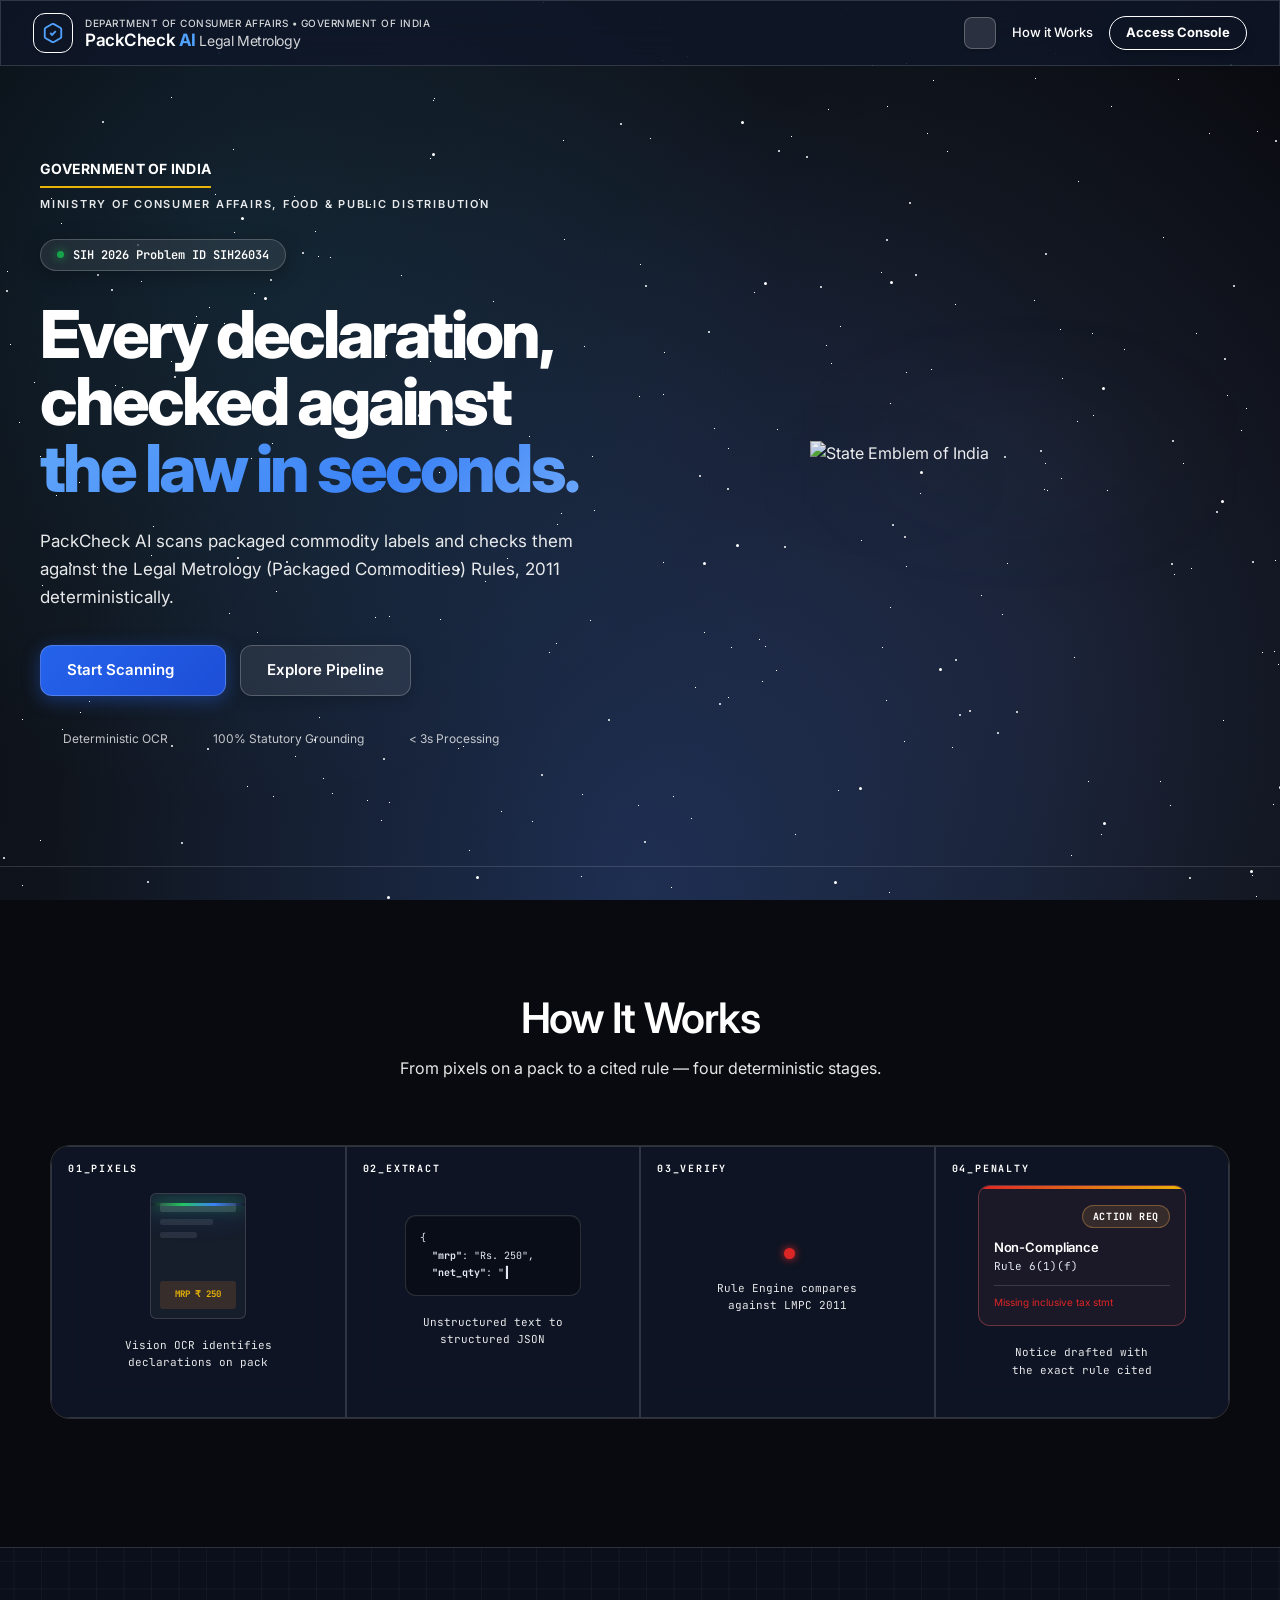
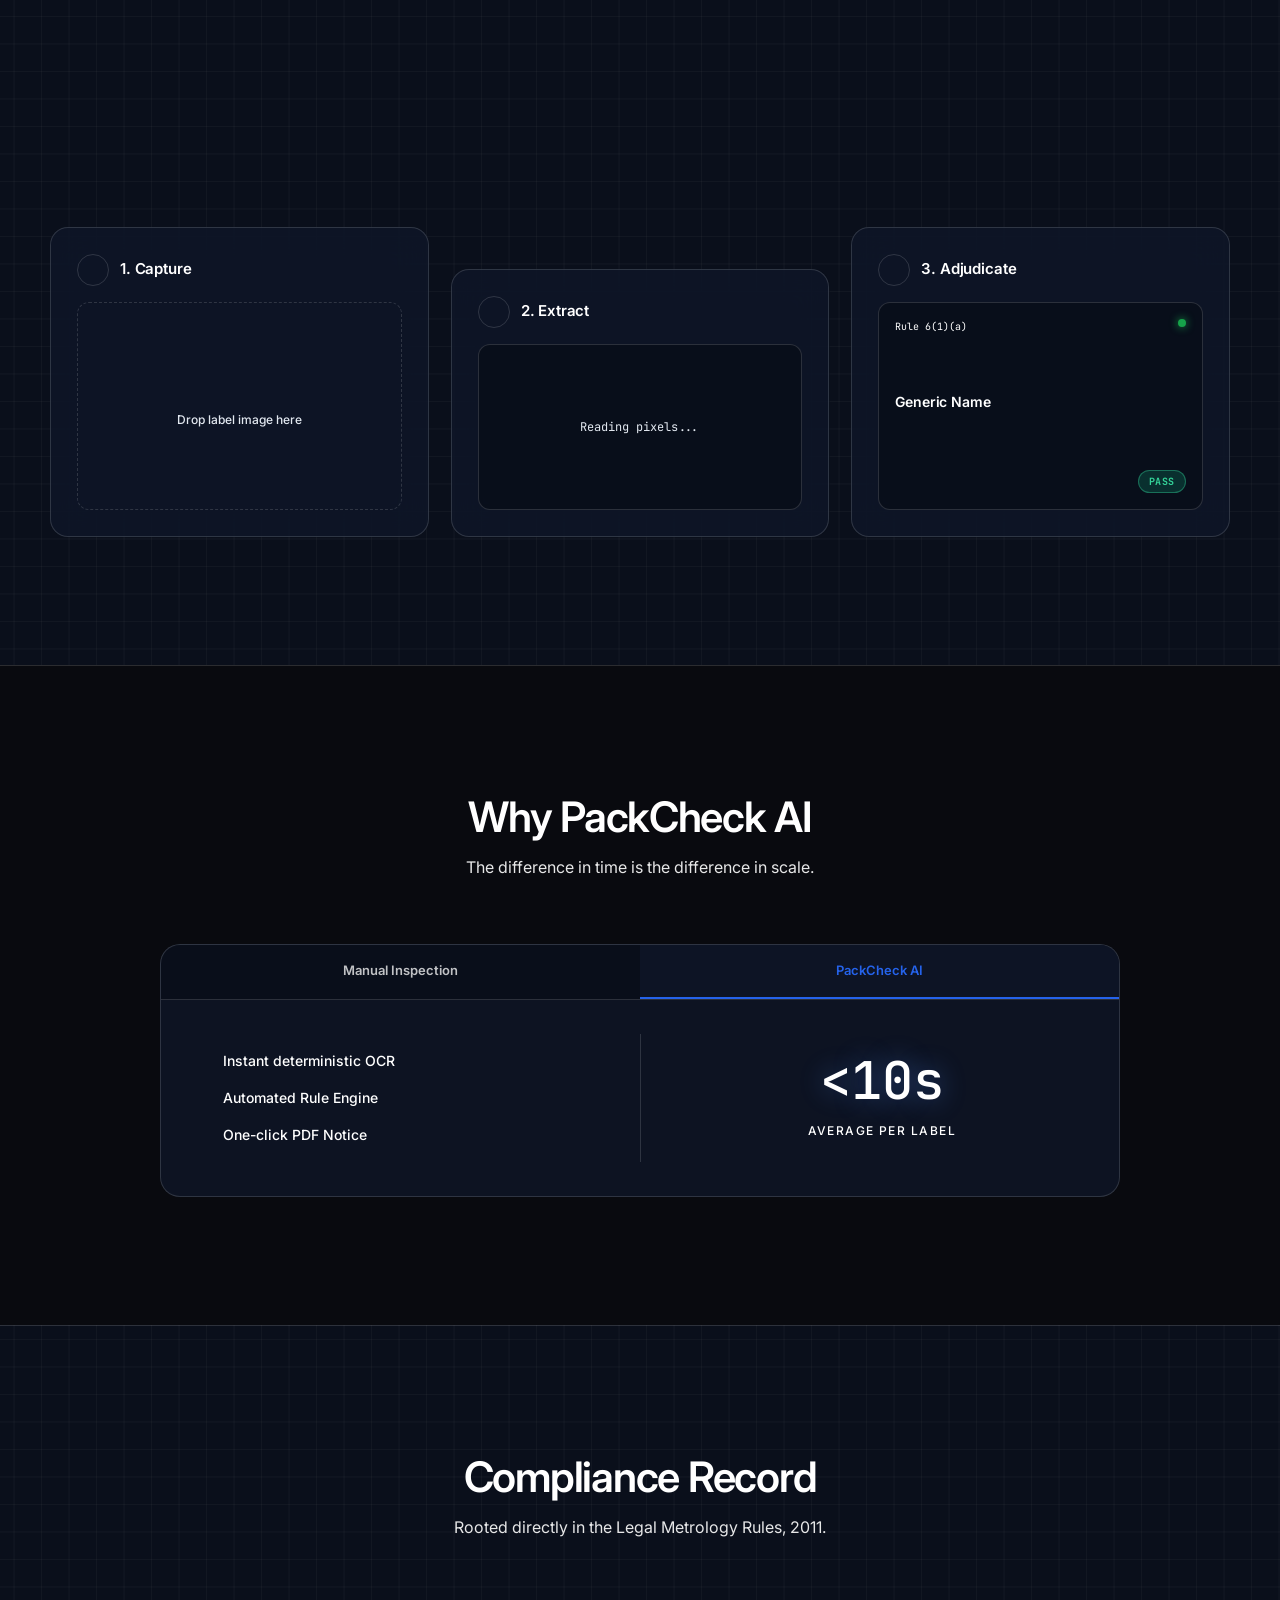
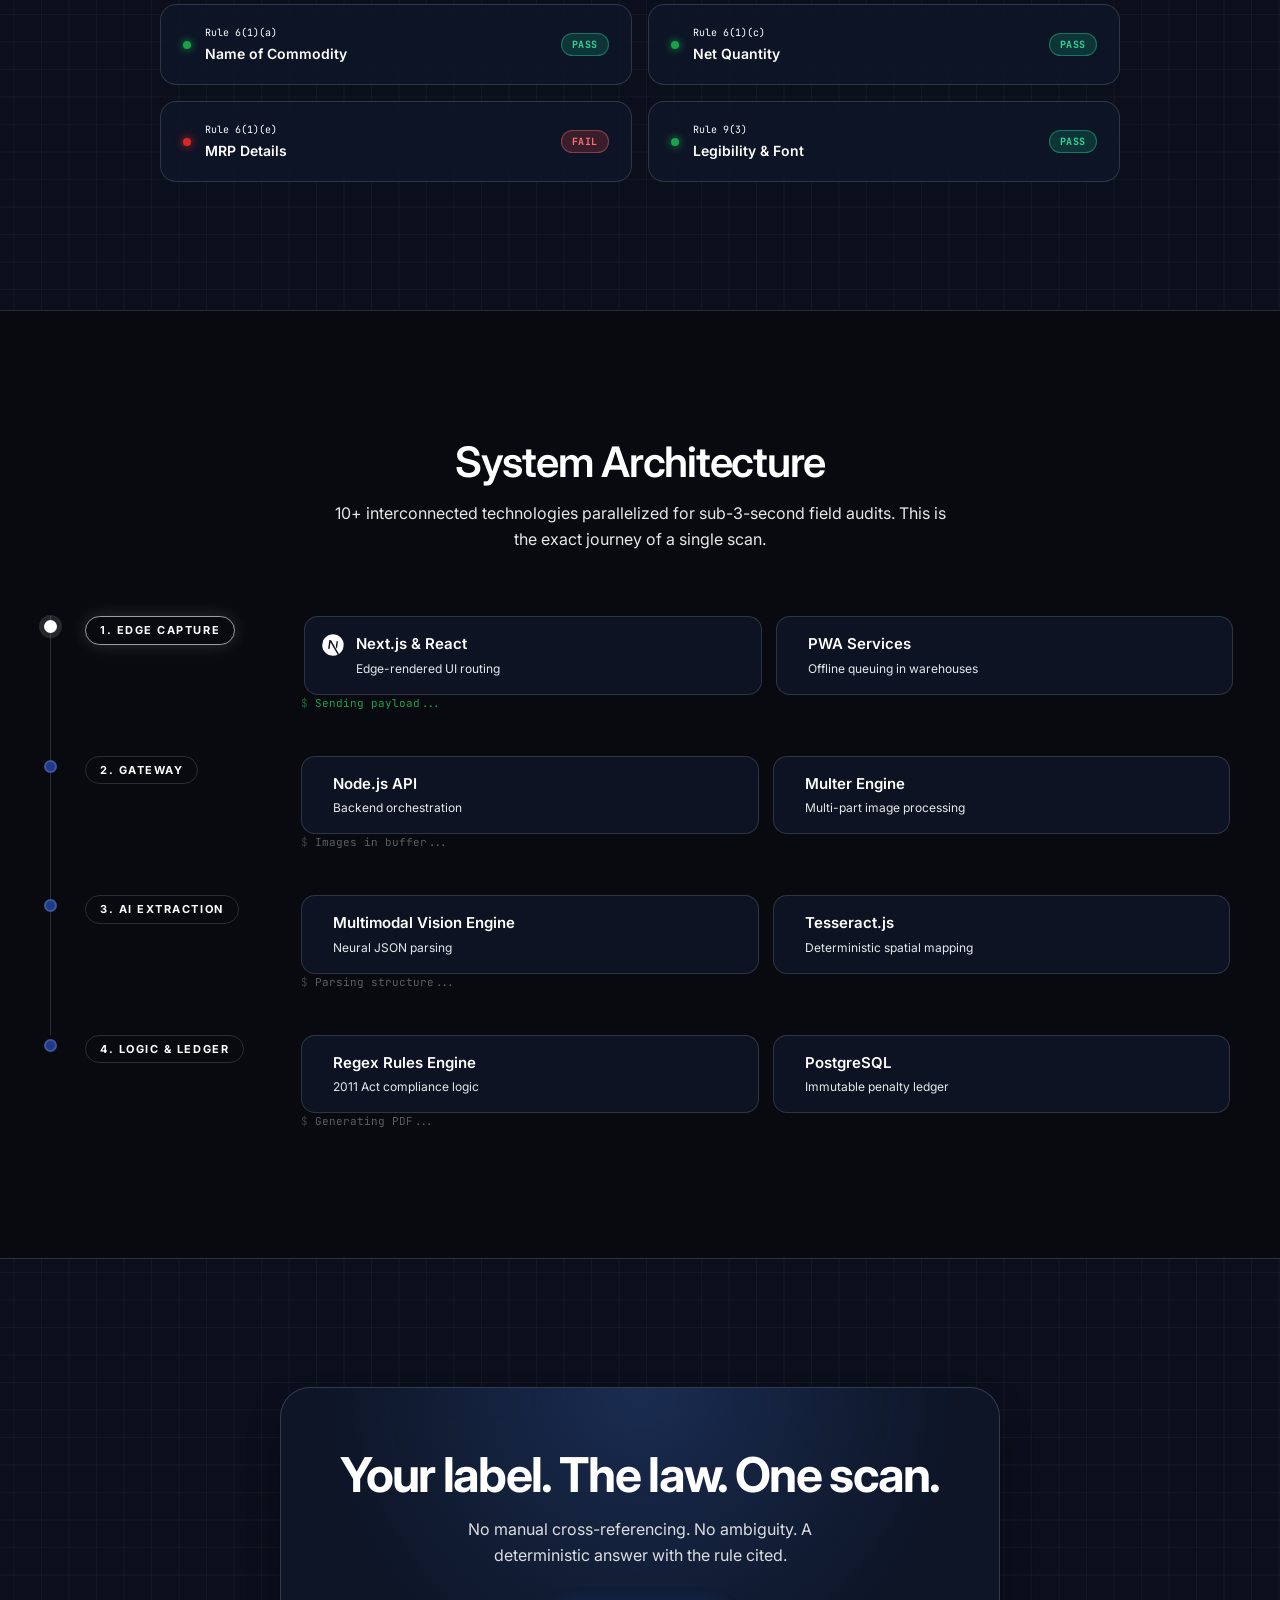
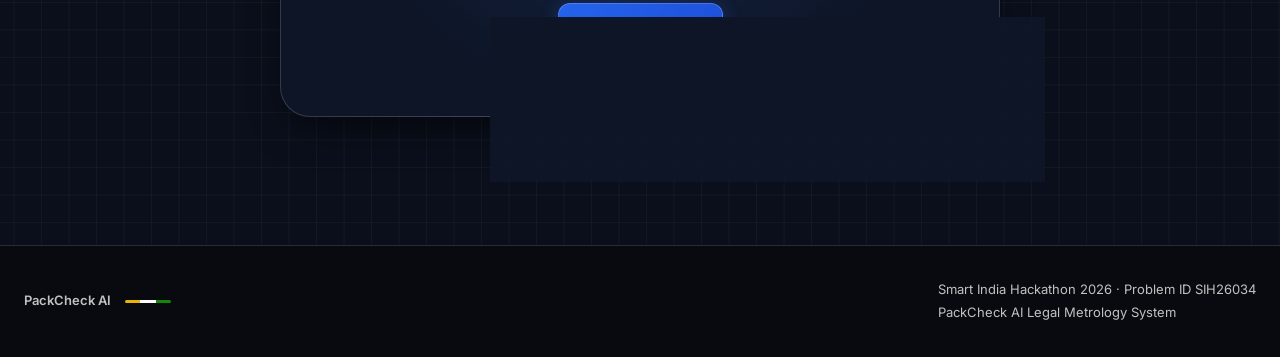
==== index.html @ 7521cebf "Hide AI model information and time displays across UI, update styles and report layout" ====
<!DOCTYPE html>
<html lang="en">
<head>
  <meta charset="utf-8" />
  <meta name="viewport" content="width=device-width, initial-scale=1, maximum-scale=1, user-scalable=no, viewport-fit=cover" />
  <title>PackCheck AI - Legal Metrology Compliance Checker</title>
  <meta name="description" content="PackCheck AI - Legal Metrology Compliance Checker for Ministry of Consumer Affairs, Food & Public Distribution" />
  <link rel="shortcut icon" href="assets/icon.png" />
  <link rel="icon" href="assets/icon.png" />
  <link rel="apple-touch-icon" href="assets/icon.png" />

  <!-- Preconnect and Google Fonts -->
  <link rel="preconnect" href="https://fonts.googleapis.com">
  <link rel="preconnect" href="https://fonts.gstatic.com" crossorigin>
  <link href="https://fonts.googleapis.com/css2?family=Inter:wght@300;400;500;600;700;800&family=Source+Serif+4:ital,opsz,wght@0,8..60,400;0,8..60,600;0,8..60,700;1,8..60,400&family=JetBrains+Mono:wght@400;500;600&display=swap" rel="stylesheet">

  <!-- Lucide Icons -->
  <script src="https://unpkg.com/lucide@latest"></script>

  <!-- PDF.js for Multi-Input PDF Ingestion -->
  <script src="https://cdnjs.cloudflare.com/ajax/libs/pdf.js/3.11.174/pdf.min.js"></script>
  <script>
    if (window.pdfjsLib) {
      pdfjsLib.GlobalWorkerOptions.workerSrc = 'https://cdnjs.cloudflare.com/ajax/libs/pdf.js/3.11.174/pdf.worker.min.js';
    }
  </script>

  <!-- Canvas-Confetti for successful audits -->
  <script src="https://cdn.jsdelivr.net/npm/canvas-confetti@1.6.0/dist/confetti.browser.min.js"></script>

  <!-- Original Bundled Stylesheets -->
  <link rel="stylesheet" href="assets/styles2.css" />
  <link rel="stylesheet" href="style.css" />
  <link rel="stylesheet" href="assets/report.css" />

  <!-- Theme Script (executed immediately to prevent flicker) -->
  <script>
    (function() {
      try {
        const savedTheme = localStorage.getItem('packcheck-theme') || localStorage.getItem('satya-theme') || 'dark';
        document.documentElement.className = savedTheme;
        document.documentElement.setAttribute('data-theme', savedTheme);
      } catch (e) {}
    })();
  </script>
</head>
<body class="font-sans antialiased pb-24 md:pb-0 overflow-x-hidden w-full transition-colors duration-300">
  
  <!-- Splash Screen (shown briefly on initial load like original) -->
  <div id="splash-screen" class="fixed inset-0 z-[9999] bg-[#090a0f] flex flex-col items-center justify-center transition-opacity duration-500 ease-in-out">
    <div class="flex flex-col items-center justify-center -mt-10">
      <div class="w-16 h-16 rounded-2xl bg-blue-600/20 border border-blue-400/30 flex items-center justify-center mb-4 shadow-xl backdrop-blur-md">
        <svg width="36" height="36" viewBox="0 0 24 24" fill="none" stroke="currentColor" stroke-width="2" class="text-blue-400">
          <path d="M21 8a2 2 0 0 0-1-1.73l-7-4a2 2 0 0 0-2 0l-7 4A2 2 0 0 0 3 8v8a2 2 0 0 0 1 1.73l7 4a2 2 0 0 0 2 0l7-4A2 2 0 0 0 21 16Z"></path>
          <path d="m9 12 2 2 4-4"></path>
        </svg>
      </div>
      <h1 class="text-2xl font-bold tracking-tight text-white flex items-center gap-2 font-sans">
        PackCheck <span class="text-blue-400">AI</span>
      </h1>
      <p class="text-xs font-mono text-emerald-400 font-semibold tracking-wider mt-1 uppercase">Legal Metrology Compliance</p>
      <div class="flex items-center gap-2 mt-6">
        <div class="w-2.5 h-2.5 rounded-full bg-blue-400 animate-bounce" style="animation-delay:0s"></div>
        <div class="w-2.5 h-2.5 rounded-full bg-indigo-400 animate-bounce" style="animation-delay:0.15s"></div>
        <div class="w-2.5 h-2.5 rounded-full bg-blue-400 animate-bounce" style="animation-delay:0.3s"></div>
      </div>
      <p class="text-white/70 text-xs font-mono tracking-widest uppercase mt-4">Department of Consumer Affairs</p>
    </div>
  </div>

  <!-- Global Starry Space Background (All Pages) -->
  <div class="container stars-container">
    <div id="stars"></div>
    <div id="stars2"></div>
    <div id="stars3"></div>
  </div>

  <!-- Navigation Bar -->
  <header id="main-nav" class="w-full sticky top-0 z-50 bg-[#090a0f]/80 backdrop-blur-xl border-b border-white/10 shadow-[0_4px_30px_rgba(0,0,0,0.5)] transition-colors duration-500">
    <div class="max-w-[1400px] mx-auto px-4 md:px-8 py-3 flex items-center justify-between">
      <!-- Logo & Govt Header -->
      <a href="#/" class="flex items-center gap-3 group text-decoration-none">
        <div class="w-10 h-10 rounded-xl border border-blue-400/30 bg-blue-600/20 flex items-center justify-center shadow-sm relative shrink-0">
          <svg width="22" height="22" viewBox="0 0 24 24" fill="none" stroke="currentColor" stroke-width="2" class="text-blue-400">
            <path d="M21 8a2 2 0 0 0-1-1.73l-7-4a2 2 0 0 0-2 0l-7 4A2 2 0 0 0 3 8v8a2 2 0 0 0 1 1.73l7 4a2 2 0 0 0 2 0l7-4A2 2 0 0 0 21 16Z"></path>
            <path d="m9 12 2 2 4-4"></path>
          </svg>
        </div>
        <div class="flex flex-col justify-center">
          <span class="text-[10px] font-sans tracking-[0.05em] text-white/80 uppercase leading-none mb-1 font-medium">Department of Consumer Affairs • Government of India</span>
          <span class="font-semibold tracking-tight text-[17px] text-white leading-none">PackCheck <span class="font-bold text-blue-400 text-[17px]">AI</span> <span class="font-normal text-white/80 text-[14px]">Legal Metrology</span></span>
        </div>
      </a>

      <!-- Public Nav Links (when on home/login) -->
      <div id="nav-public-links" class="flex items-center gap-4">
        <button id="theme-toggle-btn" aria-label="Toggle theme" class="w-8 h-8 rounded-lg bg-white/10 border border-white/20 flex items-center justify-center text-white shadow-sm hover:bg-white/20 transition-all">
          <i data-lucide="moon" class="w-4 h-4 dark:hidden"></i>
          <i data-lucide="sun" class="w-4 h-4 hidden dark:block"></i>
        </button>
        <a href="#pipeline" class="text-[13px] font-medium text-white/90 hover:text-white transition-colors hidden sm:block">How it Works</a>
        <a href="#/login" class="bg-blue-600 hover:bg-blue-500 text-white px-4 py-1.5 rounded-full text-[13px] font-bold shadow-lg shadow-blue-600/30 transition-all hover:scale-105 active:scale-95 border border-blue-400/30">Access Console</a>
      </div>

      <!-- Authenticated Portal Nav Links (when on dashboard/upload/history/settings) -->
      <div id="nav-auth-links" class="hidden items-center gap-6">
        <nav class="hidden md:flex items-center gap-4 text-[13px]">
          <a href="#/dashboard" class="nav-link text-white/75 hover:text-white transition-colors" data-route="/dashboard">Dashboard</a>
          <a href="#/upload" class="nav-link text-white/75 hover:text-white transition-colors font-medium flex items-center gap-1.5" data-route="/upload">
            <span class="w-2 h-2 rounded-full bg-emerald-400 animate-pulse"></span> Upload Scan
          </a>
          <a href="#/history" class="nav-link text-white/75 hover:text-white transition-colors" data-route="/history">History</a>
          <a href="#/settings" class="nav-link text-white/75 hover:text-white transition-colors" data-route="/settings">Settings</a>
          <!-- Admin-Only Links -->
          <div id="admin-nav-group" class="hidden items-center gap-4 border-l border-white/20 pl-4">
            <a href="#/rules" class="nav-link text-amber-300/80 hover:text-amber-200 transition-colors text-[12px]" data-route="/rules">Rules Config</a>
            <a href="#/admin" class="nav-link text-white/75 hover:text-white transition-colors text-[12px]" data-route="/admin">Central Command</a>
            <a href="#/admin/reports" class="nav-link text-white/75 hover:text-white transition-colors text-[12px]" data-route="/admin/reports">Grievances</a>
          </div>
        </nav>

        <div class="flex items-center gap-3">
          <button id="auth-theme-toggle-btn" aria-label="Toggle theme" class="w-8 h-8 rounded-full flex items-center justify-center text-white/80 hover:text-white hover:bg-white/10 transition-colors">
            <i data-lucide="moon" class="w-4 h-4 dark:hidden"></i>
            <i data-lucide="sun" class="w-4 h-4 hidden dark:block"></i>
          </button>
          
          <div class="flex items-center gap-2 pl-2">
            <div class="hidden sm:flex flex-col text-right">
              <span id="user-display-name" class="text-xs font-semibold text-white leading-tight">Field Officer</span>
              <span id="user-display-badge" class="text-[10px] font-mono text-emerald-300/90 leading-tight">officer@gov.in</span>
            </div>
            <button id="logout-btn" class="bg-white/10 hover:bg-white/20 text-white border border-white/20 py-1 px-3 text-[12px] font-medium rounded-full transition-colors">
              Log out
            </button>
          </div>
        </div>
      </div>
    </div>
  </header>

  <!-- Main Dynamic View Container -->
  <main id="app-viewport" class="min-h-[calc(100vh-65px)] relative">
    <!-- Rendered dynamically by app.js -->
  </main>

  <!-- Global Modal for Detailed Scan Report & Notice -->
  <div id="report-modal" class="fixed inset-0 z-[9000] bg-black/75 backdrop-blur-md hidden items-center justify-center p-4 overflow-y-auto">
    <div class="rc-panel bg-surface text-white w-full max-w-4xl rounded-[24px] border border-white/20 shadow-2xl p-6 md:p-8 relative max-h-[92vh] overflow-y-auto">
      <button id="close-modal-btn" class="absolute top-5 right-5 text-white/70 hover:text-white p-1.5 rounded-full hover:bg-white/10 transition-colors z-20">
        <i data-lucide="x" class="w-5 h-5"></i>
      </button>
      <div id="report-modal-content">
        <!-- Rendered dynamically -->
      </div>
    </div>
  </div>

  <!-- Toast Notification Container -->
  <div id="toast-container" class="fixed bottom-5 right-5 z-[9999] flex flex-col gap-2 pointer-events-none"></div>

  <!-- Main JavaScript App -->
  <script src="app.js"></script>
</body>
</html>
---- assets/styles2.css ----
@layer properties{@supports (((-webkit-hyphens:none)) and (not (margin-trim:inline))) or ((-moz-orient:inline) and (not (color:rgb(from red r g b)))){:root,:host{--shimmer-angle:20deg}*,:before,:after,::backdrop{--tw-translate-x:0;--tw-translate-y:0;--tw-translate-z:0;--tw-scale-x:1;--tw-scale-y:1;--tw-scale-z:1;--tw-rotate-x:initial;--tw-rotate-y:initial;--tw-rotate-z:initial;--tw-skew-x:initial;--tw-skew-y:initial;--tw-scroll-snap-strictness:proximity;--tw-space-y-reverse:0;--tw-divide-y-reverse:0;--tw-border-style:solid;--tw-gradient-position:initial;--tw-gradient-from:#0000;--tw-gradient-via:#0000;--tw-gradient-to:#0000;--tw-gradient-stops:initial;--tw-gradient-via-stops:initial;--tw-gradient-from-position:0%;--tw-gradient-via-position:50%;--tw-gradient-to-position:100%;--tw-leading:initial;--tw-font-weight:initial;--tw-tracking:initial;--tw-ordinal:initial;--tw-slashed-zero:initial;--tw-numeric-figure:initial;--tw-numeric-spacing:initial;--tw-numeric-fraction:initial;--tw-shadow:0 0 #0000;--tw-shadow-color:initial;--tw-shadow-alpha:100%;--tw-inset-shadow:0 0 #0000;--tw-inset-shadow-color:initial;--tw-inset-shadow-alpha:100%;--tw-ring-color:initial;--tw-ring-shadow:0 0 #0000;--tw-inset-ring-color:initial;--tw-inset-ring-shadow:0 0 #0000;--tw-ring-inset:initial;--tw-ring-offset-width:0px;--tw-ring-offset-color:#fff;--tw-ring-offset-shadow:0 0 #0000;--tw-outline-style:solid;--tw-blur:initial;--tw-brightness:initial;--tw-contrast:initial;--tw-grayscale:initial;--tw-hue-rotate:initial;--tw-invert:initial;--tw-opacity:initial;--tw-saturate:initial;--tw-sepia:initial;--tw-drop-shadow:initial;--tw-drop-shadow-color:initial;--tw-drop-shadow-alpha:100%;--tw-drop-shadow-size:initial;--tw-backdrop-blur:initial;--tw-backdrop-brightness:initial;--tw-backdrop-contrast:initial;--tw-backdrop-grayscale:initial;--tw-backdrop-hue-rotate:initial;--tw-backdrop-invert:initial;--tw-backdrop-opacity:initial;--tw-backdrop-saturate:initial;--tw-backdrop-sepia:initial;--tw-duration:initial;--tw-ease:initial;--tw-animation-delay:0s;--tw-animation-direction:normal;--tw-animation-duration:initial;--tw-animation-fill-mode:none;--tw-animation-iteration-count:1;--tw-enter-blur:0;--tw-enter-opacity:1;--tw-enter-rotate:0;--tw-enter-scale:1;--tw-enter-translate-x:0;--tw-enter-translate-y:0;--tw-exit-blur:0;--tw-exit-opacity:1;--tw-exit-rotate:0;--tw-exit-scale:1;--tw-exit-translate-x:0;--tw-exit-translate-y:0;--scroll-fade-t:0px;--scroll-fade-b:0px;--scroll-fade-s:0px;--scroll-fade-e:0px;--scroll-fade-mask:initial;--shimmer-image:initial;--shimmer-text-fill:initial}}}@layer theme{:root,:host{--font-sans:"Inter", ui-sans-serif, system-ui, -apple-system, sans-serif;--font-mono:"IBM Plex Mono", ui-monospace, SFMono-Regular, monospace;--color-red-50:#fef2f2;--color-red-100:#ffe2e2;--color-red-200:#ffcaca;--color-red-300:#ffa3a3;--color-red-400:#ff6568;--color-red-500:#fb2c36;--color-red-600:#e40014;--color-red-700:#bf000f;--color-red-800:#9f0712;--color-red-900:#82181a;--color-orange-400:#ff8b1a;--color-orange-500:#fe6e00;--color-orange-600:#f05100;--color-amber-100:#fef3c6;--color-amber-200:#fee685;--color-amber-400:#fcbb00;--color-amber-500:#f99c00;--color-amber-800:#953d00;--color-amber-900:#7b3306;--color-yellow-500:#edb200;--color-green-400:#05df72;--color-green-500:#00c758;--color-green-600:#00a544;--color-emerald-50:#ecfdf5;--color-emerald-100:#d0fae5;--color-emerald-200:#a4f4cf;--color-emerald-400:#00d294;--color-emerald-500:#00bb7f;--color-emerald-600:#009767;--color-emerald-800:#005f46;--color-emerald-900:#004e3b;--color-blue-50:#eff6ff;--color-blue-200:#bedbff;--color-blue-300:#90c5ff;--color-blue-400:#54a2ff;--color-blue-500:#3080ff;--color-blue-600:#155dfc;--color-blue-700:#1447e6;--color-blue-800:#193cb8;--color-blue-900:#1c398e;--color-purple-500:#ac4bff;--color-slate-50:#f8fafc;--color-slate-100:#f1f5f9;--color-slate-200:#e2e8f0;--color-slate-300:#cad5e2;--color-slate-400:#90a1b9;--color-slate-500:#62748e;--color-slate-600:#45556c;--color-slate-700:#314158;--color-slate-800:#1d293d;--color-slate-900:#0f172b;--color-gray-300:#d1d5dc;--color-black:#000;--color-white:#fff;--spacing:.25rem;--container-xs:20rem;--container-sm:24rem;--container-md:28rem;--container-2xl:42rem;--container-3xl:48rem;--container-7xl:80rem;--text-xs:.75rem;--text-xs--line-height:calc(1 / .75);--text-sm:.875rem;--text-sm--line-height:calc(1.25 / .875);--text-lg:1.125rem;--text-lg--line-height:calc(1.75 / 1.125);--text-xl:1.25rem;--text-xl--line-height:calc(1.75 / 1.25);--text-2xl:1.5rem;--text-2xl--line-height:calc(2 / 1.5);--text-3xl:1.875rem;--text-3xl--line-height:calc(2.25 / 1.875);--text-4xl:2.25rem;--text-4xl--line-height:calc(2.5 / 2.25);--text-5xl:3rem;--text-5xl--line-height:1;--text-6xl:3.75rem;--text-6xl--line-height:1;--font-weight-normal:400;--font-weight-medium:500;--font-weight-semibold:600;--font-weight-bold:700;--font-weight-black:900;--tracking-tighter:-.05em;--tracking-tight:-.025em;--tracking-wide:.025em;--tracking-wider:.05em;--tracking-widest:.1em;--leading-tight:1.25;--leading-snug:1.375;--leading-relaxed:1.625;--radius-sm:.25rem;--radius-md:.375rem;--radius-lg:.5rem;--radius-xl:.75rem;--radius-2xl:1rem;--radius-3xl:1.5rem;--drop-shadow-md:0 3px 3px #0000001f;--drop-shadow-lg:0 4px 4px #00000026;--drop-shadow-xl:0 9px 7px #0000001a;--drop-shadow-2xl:0 25px 25px #00000026;--ease-out:cubic-bezier(0, 0, .2, 1);--ease-in-out:cubic-bezier(.4, 0, .2, 1);--animate-spin:spin 1s linear infinite;--animate-ping:ping 1s cubic-bezier(0, 0, .2, 1) infinite;--animate-pulse:pulse 2s cubic-bezier(.4, 0, .6, 1) infinite;--animate-bounce:bounce 1s infinite;--blur-sm:8px;--blur-md:12px;--blur-xl:24px;--blur-2xl:40px;--blur-3xl:64px;--default-transition-duration:.15s;--default-transition-timing-function:cubic-bezier(.4, 0, .2, 1);--default-font-family:var(--font-sans);--default-mono-font-family:var(--font-mono);--color-background:#fff;--color-surface:#fff;--color-primary:#0b1f3a;--color-primary-hover:#16335c;--color-accent:#d4500a;--color-border:#d9d5cb;--color-text-primary:#0a1628;--color-text-secondary:#4a5468;--color-text-muted:#7b8494;--color-pass:#1e7a46;--color-pass-bg:#e7f3ec;--color-noncompliant:#a32020;--color-noncompliant-bg:#fbeaea;--color-review:#a15c07;--color-review-bg:#fbf1de;--color-not-applicable:#5b6472;--color-not-verified:#55606e}@supports (color:lab(0% 0 0)){:root,:host{--color-red-50:lab(96.5005% 4.18508 1.52328);--color-red-100:lab(92.243% 10.2865 3.83865);--color-red-200:lab(86.017% 19.8815 7.75869);--color-red-300:lab(76.5514% 36.422 15.5335);--color-red-400:lab(63.7053% 60.745 31.3109);--color-red-500:lab(55.4814% 75.0732 48.8528);--color-red-600:lab(48.4493% 77.4328 61.5452);--color-red-700:lab(40.4273% 67.2623 53.7441);--color-red-800:lab(33.7174% 55.8993 41.0293);--color-red-900:lab(28.5139% 44.5539 29.0463);--color-orange-400:lab(70.0429% 42.5156 75.8207);--color-orange-500:lab(64.272% 57.1788 90.3583);--color-orange-600:lab(57.1026% 64.2584 89.8886);--color-amber-100:lab(95.916% -1.21653 23.111);--color-amber-200:lab(91.7203% -.505269 49.9084);--color-amber-400:lab(80.1641% 16.6016 99.2089);--color-amber-500:lab(72.7183% 31.8672 97.9407);--color-amber-800:lab(37.8822% 37.1699 52.2718);--color-amber-900:lab(31.2288% 30.2627 40.0378);--color-yellow-500:lab(76.3898% 14.5258 98.4589);--color-green-400:lab(78.503% -64.9265 39.7492);--color-green-500:lab(70.5521% -66.5147 45.8073);--color-green-600:lab(59.0978% -58.6621 41.2579);--color-emerald-50:lab(97.8462% -6.94966 1.85487);--color-emerald-100:lab(94.9004% -17.0769 5.63836);--color-emerald-200:lab(90.2247% -31.039 9.47084);--color-emerald-400:lab(75.0771% -60.7313 19.4147);--color-emerald-500:lab(66.9756% -58.27 19.5419);--color-emerald-600:lab(55.0481% -49.9246 15.93);--color-emerald-800:lab(35.3675% -33.1188 8.04002);--color-emerald-900:lab(28.8637% -26.9249 5.45986);--color-blue-50:lab(96.492% -1.14644 -5.11479);--color-blue-200:lab(86.15% -4.04379 -21.0797);--color-blue-300:lab(77.5052% -6.4629 -36.42);--color-blue-400:lab(65.0361% -1.42065 -56.9802);--color-blue-500:lab(54.1736% 13.3369 -74.6839);--color-blue-600:lab(44.0605% 29.0279 -86.0352);--color-blue-700:lab(36.9089% 35.0961 -85.6872);--color-blue-800:lab(30.2514% 27.7853 -70.2699);--color-blue-900:lab(26.1542% 15.7545 -51.5504);--color-purple-500:lab(52.0183% 66.11 -78.2316);--color-slate-50:lab(98.1434% -.369519 -1.05966);--color-slate-100:lab(96.286% -.852436 -2.46847);--color-slate-200:lab(91.7353% -.998765 -4.76968);--color-slate-300:lab(84.7652% -1.94535 -7.93337);--color-slate-400:lab(65.5349% -2.25151 -14.5072);--color-slate-500:lab(48.0876% -2.03595 -16.5814);--color-slate-600:lab(35.5623% -1.74978 -15.4316);--color-slate-700:lab(26.9569% -1.47016 -15.6993);--color-slate-800:lab(16.132% -.318035 -14.6672);--color-slate-900:lab(7.78673% 1.82345 -15.0537);--color-gray-300:lab(85.1236% -.612259 -3.7138)}}}@layer base{*,:after,:before,::backdrop{box-sizing:border-box;border:0 solid;margin:0;padding:0}::file-selector-button{box-sizing:border-box;border:0 solid;margin:0;padding:0}html,:host{-webkit-text-size-adjust:100%;tab-size:4;line-height:1.5;font-family:var(--default-font-family,-apple-system, BlinkMacSystemFont, "Segoe UI", Roboto, "Helvetica Neue", "Noto Sans", Arial, sans-serif, "Apple Color Emoji", "Segoe UI Emoji", "Segoe UI Symbol", "Noto Color Emoji");font-feature-settings:var(--default-font-feature-settings,normal);font-variation-settings:var(--default-font-variation-settings,normal);-webkit-tap-highlight-color:transparent}hr{height:0;color:inherit;border-top-width:1px}abbr:where([title]){-webkit-text-decoration:underline dotted;text-decoration:underline dotted}h1,h2,h3,h4,h5,h6{font-size:inherit;font-weight:inherit}a{color:inherit;-webkit-text-decoration:inherit;-webkit-text-decoration:inherit;-webkit-text-decoration:inherit;-webkit-text-decoration:inherit;text-decoration:inherit}b,strong{font-weight:bolder}code,kbd,samp,pre{font-family:var(--default-mono-font-family,ui-monospace, SFMono-Regular, Menlo, Monaco, Consolas, "Liberation Mono", "Courier New", monospace);font-feature-settings:var(--default-mono-font-feature-settings,normal);font-variation-settings:var(--default-mono-font-variation-settings,normal);font-size:1em}small{font-size:80%}sub,sup{vertical-align:baseline;font-size:75%;line-height:0;position:relative}sub{bottom:-.25em}sup{top:-.5em}table{text-indent:0;border-color:inherit;border-collapse:collapse}:-moz-focusring:where(:not(iframe)){outline:auto}progress{vertical-align:baseline}summary{display:list-item}ol,ul,menu{list-style:none}img,svg,video,canvas,audio,iframe,embed,object{vertical-align:middle;display:block}img,video{max-width:100%;height:auto}button,input,select,optgroup,textarea{font:inherit;font-feature-settings:inherit;font-variation-settings:inherit;letter-spacing:inherit;color:inherit;opacity:1;background-color:#0000;border-radius:0}::file-selector-button{font:inherit;font-feature-settings:inherit;font-variation-settings:inherit;letter-spacing:inherit;color:inherit;opacity:1;background-color:#0000;border-radius:0}:where(select:is([multiple],[size])) optgroup{font-weight:bolder}:where(select:is([multiple],[size])) optgroup option{padding-inline-start:20px}::file-selector-button{margin-inline-end:4px}::placeholder{opacity:1}@supports (not ((-webkit-appearance:-apple-pay-button))) or (contain-intrinsic-size:1px){::placeholder{color:currentColor}@supports (color:color-mix(in lab, red, red)){::placeholder{color:color-mix(in oklab, currentcolor 50%, transparent)}}}textarea{resize:vertical}::-webkit-search-decoration{-webkit-appearance:none}::-webkit-date-and-time-value{min-height:1lh;text-align:inherit}::-webkit-datetime-edit{display:inline-flex}::-webkit-datetime-edit-fields-wrapper{padding:0}::-webkit-datetime-edit{padding-block:0}::-webkit-datetime-edit-year-field{padding-block:0}::-webkit-datetime-edit-month-field{padding-block:0}::-webkit-datetime-edit-day-field{padding-block:0}::-webkit-datetime-edit-hour-field{padding-block:0}::-webkit-datetime-edit-minute-field{padding-block:0}::-webkit-datetime-edit-second-field{padding-block:0}::-webkit-datetime-edit-millisecond-field{padding-block:0}::-webkit-datetime-edit-meridiem-field{padding-block:0}::-webkit-calendar-picker-indicator{line-height:1}:-moz-ui-invalid{box-shadow:none}button,input:where([type=button],[type=reset],[type=submit]){appearance:button}::file-selector-button{appearance:button}::-webkit-inner-spin-button{height:auto}::-webkit-outer-spin-button{height:auto}[hidden]:where(:not([hidden=until-found])){display:none!important}html,body{background-color:var(--color-background);color:var(--color-text-primary);font-family:var(--font-sans);-webkit-font-smoothing:antialiased;transition:background-color .25s,color .25s}}@layer components{.mello-btn-primary{background:linear-gradient(135deg, var(--color-primary) 0%, #304158 100%);justify-content:center;align-items:center;display:inline-flex}@supports (color:color-mix(in lab, red, red)){.mello-btn-primary{background:linear-gradient(135deg, var(--color-primary) 0%, color-mix(in srgb, var(--color-primary) 85%, var(--color-background)) 100%)}}.mello-btn-primary{color:var(--color-surface);cursor:pointer;border:1px solid #0000;border-radius:4px;padding:10px 18px;font-size:14px;font-weight:500;text-decoration:none;transition:all .2s;box-shadow:inset 0 1px #ffffff1a,0 1px 3px #0000001a}.mello-btn-primary:hover{background:linear-gradient(135deg, var(--color-primary-hover) 0%, var(--color-primary) 100%);box-shadow:inset 0 1px #ffffff26,0 2px 5px #00000026}.mello-btn-secondary{background:linear-gradient(135deg, var(--color-surface) 0%, var(--color-background) 100%);border:1px solid var(--color-border);color:var(--color-text-primary);cursor:pointer;border-radius:4px;justify-content:center;align-items:center;padding:10px 18px;font-size:14px;font-weight:500;text-decoration:none;transition:all .2s;display:inline-flex;box-shadow:0 1px 2px #00000008}.mello-btn-secondary:hover{background:var(--color-surface);border-color:#b0b1ae}@supports (color:color-mix(in lab, red, red)){.mello-btn-secondary:hover{border-color:color-mix(in srgb, var(--color-border) 80%, var(--color-primary))}}.mello-badge-pass,.mello-badge-fail,.mello-badge-review,.mello-badge-na,.mello-badge-not-verified{font-size:11px;font-weight:600;font-family:var(--font-inter), monospace;text-transform:uppercase;letter-spacing:.05em;border:1px solid #0000;border-radius:4px;align-items:center;gap:6px;padding:3px 10px;display:inline-flex}.mello-badge-pass:before,.mello-badge-fail:before,.mello-badge-review:before,.mello-badge-na:before,.mello-badge-not-verified:before{content:"";border-radius:50%;width:6px;height:6px;display:block}.mello-badge-pass{color:var(--color-pass);background-color:#1e7a461a}@supports (color:color-mix(in lab, red, red)){.mello-badge-pass{background-color:color-mix(in srgb, var(--color-pass) 10%, transparent)}}.mello-badge-pass{border-color:#1e7a4633}@supports (color:color-mix(in lab, red, red)){.mello-badge-pass{border-color:color-mix(in srgb, var(--color-pass) 20%, transparent)}}.mello-badge-pass:before{background-color:var(--color-pass);box-shadow:0 0 8px var(--color-pass)}.mello-badge-fail{color:var(--color-noncompliant);background-color:#a320201a}@supports (color:color-mix(in lab, red, red)){.mello-badge-fail{background-color:color-mix(in srgb, var(--color-noncompliant) 10%, transparent)}}.mello-badge-fail{border-color:#a3202033}@supports (color:color-mix(in lab, red, red)){.mello-badge-fail{border-color:color-mix(in srgb, var(--color-noncompliant) 20%, transparent)}}.mello-badge-fail:before{background-color:var(--color-noncompliant);box-shadow:0 0 8px var(--color-noncompliant)}.mello-badge-review{color:var(--color-review);background-color:#a15c071a}@supports (color:color-mix(in lab, red, red)){.mello-badge-review{background-color:color-mix(in srgb, var(--color-review) 10%, transparent)}}.mello-badge-review{border-color:#a15c0733}@supports (color:color-mix(in lab, red, red)){.mello-badge-review{border-color:color-mix(in srgb, var(--color-review) 20%, transparent)}}.mello-badge-review:before{background-color:var(--color-review);box-shadow:0 0 8px var(--color-review)}.mello-badge-na{color:var(--color-not-applicable);background-color:#5b64721a}@supports (color:color-mix(in lab, red, red)){.mello-badge-na{background-color:color-mix(in srgb, var(--color-not-applicable) 10%, transparent)}}.mello-badge-na{border-color:#5b647233}@supports (color:color-mix(in lab, red, red)){.mello-badge-na{border-color:color-mix(in srgb, var(--color-not-applicable) 20%, transparent)}}.mello-badge-na:before{background-color:var(--color-not-applicable);box-shadow:0 0 8px var(--color-not-applicable)}.mello-badge-not-verified{color:var(--color-not-verified);background-color:#55606e1a}@supports (color:color-mix(in lab, red, red)){.mello-badge-not-verified{background-color:color-mix(in srgb, var(--color-not-verified) 10%, transparent)}}.mello-badge-not-verified{border-color:#55606e33}@supports (color:color-mix(in lab, red, red)){.mello-badge-not-verified{border-color:color-mix(in srgb, var(--color-not-verified) 20%, transparent)}}.mello-badge-not-verified:before{background-color:var(--color-not-verified);box-shadow:0 0 8px var(--color-not-verified)}.mello-card{background-color:#fffc}@supports (color:color-mix(in lab, red, red)){.mello-card{background-color:color-mix(in srgb, var(--color-surface) 80%, transparent)}}.mello-card{-webkit-backdrop-filter:blur(24px);border:1px solid var(--color-border);border-radius:20px;transition:all .25s cubic-bezier(.4,0,.2,1);box-shadow:0 10px 40px #00000014}.mello-card:hover{border-color:var(--color-text-muted);transform:translateY(-2px);box-shadow:0 15px 50px #0000001f}.mello-card:active{transform:translateY(0)scale(.98);box-shadow:0 5px 15px #0000000d}.mello-card-flat{background-color:#fff9}@supports (color:color-mix(in lab, red, red)){.mello-card-flat{background-color:color-mix(in srgb, var(--color-surface) 60%, transparent)}}.mello-card-flat{-webkit-backdrop-filter:blur(16px);border:1px solid var(--color-border);border-radius:16px;transition:all .2s ease-out}.mello-card-flat:hover{border-color:var(--color-text-muted);transform:translateY(-2px);box-shadow:0 8px 30px #00000014}.mello-card-flat:active{box-shadow:none;transform:translateY(0)scale(.98)}.mello-input{background-color:var(--color-surface);border:1px solid var(--color-border);color:var(--color-text-primary);border-radius:4px;outline:none;width:100%;padding:12px 14px;font-size:14px;transition:border-color .2s}.mello-input:focus{border-color:var(--color-accent);box-shadow:0 0 0 2px #d4500a26}@supports (color:color-mix(in lab, red, red)){.mello-input:focus{box-shadow:0 0 0 2px color-mix(in srgb, var(--color-accent) 15%, transparent)}}.mello-input::placeholder{color:var(--color-text-muted)}.mello-table-row{border-bottom:1px solid var(--color-border);transition:background-color .2s}.mello-table-row:hover{background-color:var(--color-background)}}@layer utilities{.pointer-events-none{pointer-events:none}.visible{visibility:visible}.absolute{position:absolute}.fixed{position:fixed}.relative{position:relative}.sticky{position:sticky}.-inset-1{inset:calc(var(--spacing) * -1)}.-inset-8{inset:calc(var(--spacing) * -8)}.inset-0{inset:0}.inset-2{inset:calc(var(--spacing) * 2)}.inset-y-0{inset-block:0}.-top-2{top:calc(var(--spacing) * -2)}.-top-5{top:calc(var(--spacing) * -5)}.-top-\[20\%\]{top:-20%}.top-0{top:0}.top-1{top:var(--spacing)}.top-1\/2{top:50%}.top-2{top:calc(var(--spacing) * 2)}.top-3{top:calc(var(--spacing) * 3)}.top-4{top:calc(var(--spacing) * 4)}.top-6{top:calc(var(--spacing) * 6)}.top-\[-15\%\]{top:-15%}.top-\[40\%\]{top:40%}.top-\[125px\]{top:125px}.top-full{top:100%}.-right-3{right:calc(var(--spacing) * -3)}.-right-\[10\%\]{right:-10%}.right-0{right:0}.right-1{right:var(--spacing)}.right-2{right:calc(var(--spacing) * 2)}.right-6{right:calc(var(--spacing) * 6)}.right-\[-10\%\]{right:-10%}.right-\[16\%\]{right:16%}.bottom-0{bottom:0}.bottom-6{bottom:calc(var(--spacing) * 6)}.bottom-\[-15\%\]{bottom:-15%}.-left-\[10\%\]{left:-10%}.left-0{left:0}.left-1\/2{left:50%}.left-3{left:calc(var(--spacing) * 3)}.left-6{left:calc(var(--spacing) * 6)}.left-8{left:calc(var(--spacing) * 8)}.left-\[-10\%\]{left:-10%}.left-\[16\%\]{left:16%}.isolate{isolation:isolate}.-z-10{z-index:calc(10 * -1)}.z-0{z-index:0}.z-10{z-index:10}.z-20{z-index:20}.z-40{z-index:40}.z-50{z-index:50}.z-\[-1\]{z-index:-1}.z-\[1\]{z-index:1}.z-\[500\]{z-index:500}.z-\[9999\]{z-index:9999}.z-\[99999\]{z-index:99999}.col-span-2{grid-column:span 2/span 2}.col-span-3{grid-column:span 3/span 3}.m-1{margin:var(--spacing)}.m-auto{margin:auto}.mx-auto{margin-inline:auto}.-mt-1\.5{margin-top:calc(var(--spacing) * -1.5)}.-mt-10{margin-top:calc(var(--spacing) * -10)}.-mt-16{margin-top:calc(var(--spacing) * -16)}.-mt-32{margin-top:calc(var(--spacing) * -32)}.-mt-\[2px\]{margin-top:-2px}.mt-0\.5{margin-top:calc(var(--spacing) * .5)}.mt-1{margin-top:var(--spacing)}.mt-1\.5{margin-top:calc(var(--spacing) * 1.5)}.mt-2{margin-top:calc(var(--spacing) * 2)}.mt-3{margin-top:calc(var(--spacing) * 3)}.mt-4{margin-top:calc(var(--spacing) * 4)}.mt-6{margin-top:calc(var(--spacing) * 6)}.mt-8{margin-top:calc(var(--spacing) * 8)}.mt-10{margin-top:calc(var(--spacing) * 10)}.mt-16{margin-top:calc(var(--spacing) * 16)}.mt-auto{margin-top:auto}.-mr-10{margin-right:calc(var(--spacing) * -10)}.-mr-16{margin-right:calc(var(--spacing) * -16)}.-mr-32{margin-right:calc(var(--spacing) * -32)}.-mr-\[2px\]{margin-right:-2px}.mr-1{margin-right:var(--spacing)}.mr-1\.5{margin-right:calc(var(--spacing) * 1.5)}.mr-2{margin-right:calc(var(--spacing) * 2)}.mr-3{margin-right:calc(var(--spacing) * 3)}.mr-\[0\.25em\]{margin-right:.25em}.-mb-1\.5{margin-bottom:calc(var(--spacing) * -1.5)}.-mb-\[2px\]{margin-bottom:-2px}.mb-0\.5{margin-bottom:calc(var(--spacing) * .5)}.mb-1{margin-bottom:var(--spacing)}.mb-1\.5{margin-bottom:calc(var(--spacing) * 1.5)}.mb-2{margin-bottom:calc(var(--spacing) * 2)}.mb-3{margin-bottom:calc(var(--spacing) * 3)}.mb-4{margin-bottom:calc(var(--spacing) * 4)}.mb-6{margin-bottom:calc(var(--spacing) * 6)}.mb-8{margin-bottom:calc(var(--spacing) * 8)}.mb-10{margin-bottom:calc(var(--spacing) * 10)}.mb-12{margin-bottom:calc(var(--spacing) * 12)}.mb-16{margin-bottom:calc(var(--spacing) * 16)}.mb-20{margin-bottom:calc(var(--spacing) * 20)}.mb-24{margin-bottom:calc(var(--spacing) * 24)}.-ml-2{margin-left:calc(var(--spacing) * -2)}.-ml-\[2px\]{margin-left:-2px}.ml-1{margin-left:var(--spacing)}.ml-2{margin-left:calc(var(--spacing) * 2)}.ml-3{margin-left:calc(var(--spacing) * 3)}.line-clamp-2{-webkit-line-clamp:2;-webkit-box-orient:vertical;display:-webkit-box;overflow:hidden}.block{display:block}.flex{display:flex}.grid{display:grid}.hidden{display:none}.inline{display:inline}.inline-block{display:inline-block}.inline-flex{display:inline-flex}.aspect-\[3\/4\]{aspect-ratio:3/4}.aspect-\[4\/3\]{aspect-ratio:4/3}.aspect-square{aspect-ratio:1}.size-6{width:calc(var(--spacing) * 6);height:calc(var(--spacing) * 6)}.size-7{width:calc(var(--spacing) * 7);height:calc(var(--spacing) * 7)}.size-8{width:calc(var(--spacing) * 8);height:calc(var(--spacing) * 8)}.size-9{width:calc(var(--spacing) * 9);height:calc(var(--spacing) * 9)}.h-0\.5{height:calc(var(--spacing) * .5)}.h-1{height:var(--spacing)}.h-1\.5{height:calc(var(--spacing) * 1.5)}.h-1\/2{height:50%}.h-2{height:calc(var(--spacing) * 2)}.h-2\.5{height:calc(var(--spacing) * 2.5)}.h-3{height:calc(var(--spacing) * 3)}.h-3\.5{height:calc(var(--spacing) * 3.5)}.h-4{height:calc(var(--spacing) * 4)}.h-5{height:calc(var(--spacing) * 5)}.h-6{height:calc(var(--spacing) * 6)}.h-7{height:calc(var(--spacing) * 7)}.h-8{height:calc(var(--spacing) * 8)}.h-9{height:calc(var(--spacing) * 9)}.h-10{height:calc(var(--spacing) * 10)}.h-12{height:calc(var(--spacing) * 12)}.h-14{height:calc(var(--spacing) * 14)}.h-16{height:calc(var(--spacing) * 16)}.h-20{height:calc(var(--spacing) * 20)}.h-32{height:calc(var(--spacing) * 32)}.h-64{height:calc(var(--spacing) * 64)}.h-\[2px\]{height:2px}.h-\[50\%\]{height:50%}.h-\[52px\]{height:52px}.h-\[56px\]{height:56px}.h-\[60\%\]{height:60%}.h-\[60vh\]{height:60vh}.h-\[72px\]{height:72px}.h-\[80px\]{height:80px}.h-\[120px\]{height:120px}.h-\[140px\]{height:140px}.h-\[180px\]{height:180px}.h-\[200px\]{height:200px}.h-\[250px\]{height:250px}.h-\[300px\]{height:300px}.h-\[320px\]{height:320px}.h-\[400px\]{height:400px}.h-\[420px\]{height:420px}.h-\[450px\]{height:450px}.h-\[500px\]{height:500px}.h-\[600px\]{height:600px}.h-\[calc\(64px\+env\(safe-area-inset-top\)\)\]{height:calc(64px + env(safe-area-inset-top))}.h-auto{height:auto}.h-full{height:100%}.min-h-\[58vh\]{min-height:58vh}.min-h-\[70vh\]{min-height:70vh}.min-h-\[200px\]{min-height:200px}.min-h-\[250px\]{min-height:250px}.min-h-\[260px\]{min-height:260px}.min-h-\[350px\]{min-height:350px}.min-h-\[calc\(100vh-140px\)\]{min-height:calc(100vh - 140px)}.w-1{width:var(--spacing)}.w-1\.5{width:calc(var(--spacing) * 1.5)}.w-1\/2{width:50%}.w-1\/3{width:33.3333%}.w-2{width:calc(var(--spacing) * 2)}.w-2\.5{width:calc(var(--spacing) * 2.5)}.w-3{width:calc(var(--spacing) * 3)}.w-3\.5{width:calc(var(--spacing) * 3.5)}.w-3\/4{width:75%}.w-4{width:calc(var(--spacing) * 4)}.w-5{width:calc(var(--spacing) * 5)}.w-6{width:calc(var(--spacing) * 6)}.w-8{width:calc(var(--spacing) * 8)}.w-9{width:calc(var(--spacing) * 9)}.w-10{width:calc(var(--spacing) * 10)}.w-12{width:calc(var(--spacing) * 12)}.w-14{width:calc(var(--spacing) * 14)}.w-16{width:calc(var(--spacing) * 16)}.w-20{width:calc(var(--spacing) * 20)}.w-24{width:calc(var(--spacing) * 24)}.w-32{width:calc(var(--spacing) * 32)}.w-44{width:calc(var(--spacing) * 44)}.w-48{width:calc(var(--spacing) * 48)}.w-64{width:calc(var(--spacing) * 64)}.w-\[1px\]{width:1px}.w-\[2px\]{width:2px}.w-\[3px\]{width:3px}.w-\[40\%\]{width:40%}.w-\[50\%\]{width:50%}.w-\[52px\]{width:52px}.w-\[96px\]{width:96px}.w-\[100px\]{width:100px}.w-\[140px\]{width:140px}.w-\[180px\]{width:180px}.w-\[220px\]{width:220px}.w-\[280px\]{width:280px}.w-\[500px\]{width:500px}.w-\[600px\]{width:600px}.w-auto{width:auto}.w-full{width:100%}.w-max{width:max-content}.max-w-2xl{max-width:var(--container-2xl)}.max-w-3xl{max-width:var(--container-3xl)}.max-w-7xl{max-width:var(--container-7xl)}.max-w-\[140px\]{max-width:140px}.max-w-\[150px\]{max-width:150px}.max-w-\[200px\]{max-width:200px}.max-w-\[280px\]{max-width:280px}.max-w-\[300px\]{max-width:300px}.max-w-\[420px\]{max-width:420px}.max-w-\[440px\]{max-width:440px}.max-w-\[520px\]{max-width:520px}.max-w-\[700px\]{max-width:700px}.max-w-\[720px\]{max-width:720px}.max-w-\[800px\]{max-width:800px}.max-w-\[1000px\]{max-width:1000px}.max-w-\[1100px\]{max-width:1100px}.max-w-\[1200px\]{max-width:1200px}.max-w-\[1400px\]{max-width:1400px}.max-w-md{max-width:var(--container-md)}.max-w-sm{max-width:var(--container-sm)}.max-w-xs{max-width:var(--container-xs)}.min-w-0{min-width:0}.min-w-\[90px\]{min-width:90px}.min-w-\[140px\]{min-width:140px}.flex-1{flex:1}.shrink-0{flex-shrink:0}.flex-grow{flex-grow:1}.-translate-x-1\/2{--tw-translate-x:calc(calc(1 / 2 * 100%) * -1);translate:var(--tw-translate-x) var(--tw-translate-y)}.-translate-y-1\/2{--tw-translate-y:calc(calc(1 / 2 * 100%) * -1);translate:var(--tw-translate-x) var(--tw-translate-y)}.scale-50{--tw-scale-x:50%;--tw-scale-y:50%;--tw-scale-z:50%;scale:var(--tw-scale-x) var(--tw-scale-y)}.scale-75{--tw-scale-x:75%;--tw-scale-y:75%;--tw-scale-z:75%;scale:var(--tw-scale-x) var(--tw-scale-y)}.scale-110{--tw-scale-x:110%;--tw-scale-y:110%;--tw-scale-z:110%;scale:var(--tw-scale-x) var(--tw-scale-y)}.scale-150{--tw-scale-x:150%;--tw-scale-y:150%;--tw-scale-z:150%;scale:var(--tw-scale-x) var(--tw-scale-y)}.scale-\[1\.15\]{scale:1.15}.rotate-12{rotate:12deg}.transform{transform:var(--tw-rotate-x,) var(--tw-rotate-y,) var(--tw-rotate-z,) var(--tw-skew-x,) var(--tw-skew-y,)}.transform-gpu{transform:translateZ(0) var(--tw-rotate-x,) var(--tw-rotate-y,) var(--tw-rotate-z,) var(--tw-skew-x,) var(--tw-skew-y,)}.animate-\[bounceFloat_1\.5s_ease-in-out_infinite_alternate-reverse\]{animation:1.5s ease-in-out infinite alternate-reverse bounceFloat}.animate-\[bounceFloat_1\.5s_ease-in-out_infinite_alternate\]{animation:1.5s ease-in-out infinite alternate bounceFloat}.animate-\[levitatePremium_5s_ease-in-out_infinite\]{animation:5s ease-in-out infinite levitatePremium}.animate-\[scanDrop_2s_ease-in-out_infinite_alternate\]{animation:2s ease-in-out infinite alternate scanDrop}.animate-\[shadowScale_1\.5s_ease-in-out_infinite_alternate-reverse\]{animation:1.5s ease-in-out infinite alternate-reverse shadowScale}.animate-\[shadowScale_1\.5s_ease-in-out_infinite_alternate\]{animation:1.5s ease-in-out infinite alternate shadowScale}.animate-\[sweepPremium_4s_infinite_linear\]{animation:4s linear infinite sweepPremium}.animate-bounce{animation:var(--animate-bounce)}.animate-in{animation:enter var(--tw-animation-duration,var(--tw-duration,.15s))var(--tw-ease,ease)var(--tw-animation-delay,0s)var(--tw-animation-iteration-count,1)var(--tw-animation-direction,normal)var(--tw-animation-fill-mode,none)}.animate-ping{animation:var(--animate-ping)}.animate-pulse{animation:var(--animate-pulse)}.animate-spin{animation:var(--animate-spin)}.cursor-crosshair{cursor:crosshair}.cursor-help{cursor:help}.cursor-not-allowed{cursor:not-allowed}.cursor-pointer{cursor:pointer}.cursor-text{cursor:text}.resize{resize:both}.snap-x{scroll-snap-type:x var(--tw-scroll-snap-strictness)}.snap-mandatory{--tw-scroll-snap-strictness:mandatory}.snap-center{scroll-snap-align:center}.scroll-mt-16{scroll-margin-top:calc(var(--spacing) * 16)}.appearance-none{appearance:none}.auto-rows-\[280px\]{grid-auto-rows:280px}.grid-cols-1{grid-template-columns:repeat(1,minmax(0,1fr))}.grid-cols-2{grid-template-columns:repeat(2,minmax(0,1fr))}.flex-col{flex-direction:column}.flex-wrap{flex-wrap:wrap}.items-center{align-items:center}.items-end{align-items:flex-end}.items-start{align-items:flex-start}.items-stretch{align-items:stretch}.justify-around{justify-content:space-around}.justify-between{justify-content:space-between}.justify-center{justify-content:center}.justify-end{justify-content:flex-end}.gap-0{gap:0}.gap-1{gap:var(--spacing)}.gap-1\.5{gap:calc(var(--spacing) * 1.5)}.gap-2{gap:calc(var(--spacing) * 2)}.gap-3{gap:calc(var(--spacing) * 3)}.gap-4{gap:calc(var(--spacing) * 4)}.gap-5{gap:calc(var(--spacing) * 5)}.gap-6{gap:calc(var(--spacing) * 6)}.gap-8{gap:calc(var(--spacing) * 8)}.gap-12{gap:calc(var(--spacing) * 12)}.gap-16{gap:calc(var(--spacing) * 16)}.gap-\[10px\]{gap:10px}.gap-px{gap:1px}:where(.space-y-1>:not(:last-child)){--tw-space-y-reverse:0;margin-block-start:calc(var(--spacing) * var(--tw-space-y-reverse));margin-block-end:calc(var(--spacing) * calc(1 - var(--tw-space-y-reverse)))}:where(.space-y-2>:not(:last-child)){--tw-space-y-reverse:0;margin-block-start:calc(calc(var(--spacing) * 2) * var(--tw-space-y-reverse));margin-block-end:calc(calc(var(--spacing) * 2) * calc(1 - var(--tw-space-y-reverse)))}:where(.space-y-3>:not(:last-child)){--tw-space-y-reverse:0;margin-block-start:calc(calc(var(--spacing) * 3) * var(--tw-space-y-reverse));margin-block-end:calc(calc(var(--spacing) * 3) * calc(1 - var(--tw-space-y-reverse)))}:where(.space-y-4>:not(:last-child)){--tw-space-y-reverse:0;margin-block-start:calc(calc(var(--spacing) * 4) * var(--tw-space-y-reverse));margin-block-end:calc(calc(var(--spacing) * 4) * calc(1 - var(--tw-space-y-reverse)))}:where(.space-y-6>:not(:last-child)){--tw-space-y-reverse:0;margin-block-start:calc(calc(var(--spacing) * 6) * var(--tw-space-y-reverse));margin-block-end:calc(calc(var(--spacing) * 6) * calc(1 - var(--tw-space-y-reverse)))}:where(.space-y-8>:not(:last-child)){--tw-space-y-reverse:0;margin-block-start:calc(calc(var(--spacing) * 8) * var(--tw-space-y-reverse));margin-block-end:calc(calc(var(--spacing) * 8) * calc(1 - var(--tw-space-y-reverse)))}.gap-x-4{column-gap:calc(var(--spacing) * 4)}.gap-y-3{row-gap:calc(var(--spacing) * 3)}:where(.divide-y>:not(:last-child)){--tw-divide-y-reverse:0;border-bottom-style:var(--tw-border-style);border-top-style:var(--tw-border-style);border-top-width:calc(1px * var(--tw-divide-y-reverse));border-bottom-width:calc(1px * calc(1 - var(--tw-divide-y-reverse)))}:where(.divide-\[var\(--color-border\)\]>:not(:last-child)){border-color:var(--color-border)}.truncate{text-overflow:ellipsis;white-space:nowrap;overflow:hidden}.overflow-hidden{overflow:hidden}.overflow-x-auto{overflow-x:auto}.overflow-x-hidden{overflow-x:hidden}.overflow-y-auto{overflow-y:auto}.\!rounded-full{border-radius:3.40282e38px!important}.\!rounded-lg{border-radius:var(--radius-lg)!important}.rounded{border-radius:.25rem}.rounded-2xl{border-radius:var(--radius-2xl)}.rounded-3xl{border-radius:var(--radius-3xl)}.rounded-\[12px\]{border-radius:12px}.rounded-\[14px\]{border-radius:14px}.rounded-\[16px\]{border-radius:16px}.rounded-\[18px\]{border-radius:18px}.rounded-\[20px\]{border-radius:20px}.rounded-\[24px\]{border-radius:24px}.rounded-\[32px\]{border-radius:32px}.rounded-\[100\%\]{border-radius:100%}.rounded-\[min\(var\(--radius-md\)\,10px\)\]{border-radius:min(var(--radius-md), 10px)}.rounded-\[min\(var\(--radius-md\)\,12px\)\]{border-radius:min(var(--radius-md), 12px)}.rounded-full{border-radius:3.40282e38px}.rounded-lg{border-radius:var(--radius-lg)}.rounded-md{border-radius:var(--radius-md)}.rounded-sm{border-radius:var(--radius-sm)}.rounded-xl{border-radius:var(--radius-xl)}.rounded-t-lg{border-top-left-radius:var(--radius-lg);border-top-right-radius:var(--radius-lg)}.rounded-l-xl{border-top-left-radius:var(--radius-xl);border-bottom-left-radius:var(--radius-xl)}.rounded-tl-xl{border-top-left-radius:var(--radius-xl)}.rounded-tr-xl{border-top-right-radius:var(--radius-xl)}.rounded-br-xl{border-bottom-right-radius:var(--radius-xl)}.rounded-bl-lg{border-bottom-left-radius:var(--radius-lg)}.rounded-bl-xl{border-bottom-left-radius:var(--radius-xl)}.border{border-style:var(--tw-border-style);border-width:1px}.border-2{border-style:var(--tw-border-style);border-width:2px}.border-4{border-style:var(--tw-border-style);border-width:4px}.border-\[0\.5px\]{border-style:var(--tw-border-style);border-width:.5px}.border-y{border-block-style:var(--tw-border-style);border-block-width:1px}.border-t{border-top-style:var(--tw-border-style);border-top-width:1px}.border-t-2{border-top-style:var(--tw-border-style);border-top-width:2px}.border-t-4{border-top-style:var(--tw-border-style);border-top-width:4px}.border-r-4{border-right-style:var(--tw-border-style);border-right-width:4px}.border-b{border-bottom-style:var(--tw-border-style);border-bottom-width:1px}.border-b-2{border-bottom-style:var(--tw-border-style);border-bottom-width:2px}.border-b-4{border-bottom-style:var(--tw-border-style);border-bottom-width:4px}.border-l-2{border-left-style:var(--tw-border-style);border-left-width:2px}.border-l-4{border-left-style:var(--tw-border-style);border-left-width:4px}.border-dashed{--tw-border-style:dashed;border-style:dashed}.border-none{--tw-border-style:none;border-style:none}.\!border-blue-200{border-color:var(--color-blue-200)!important}.\!border-border{border-color:var(--color-border)!important}.\!border-white\/20{border-color:#fff3!important}@supports (color:color-mix(in lab, red, red)){.\!border-white\/20{border-color:color-mix(in oklab, var(--color-white) 20%, transparent)!important}}.border-\[\#1E3A8A\]{border-color:#1e3a8a}.border-\[\#1E3A8A\]\/20{border-color:#1e3a8a33;border-color:lab(26.3402% 13.7642 -48.6722/.2)}.border-\[\#30363d\]{border-color:#30363d}.border-\[\#Eab308\]{border-color:#eab308}.border-\[var\(--color-accent\)\]{border-color:var(--color-accent)}.border-\[var\(--color-background\)\]{border-color:var(--color-background)}.border-\[var\(--color-border\)\]{border-color:var(--color-border)}.border-\[var\(--color-noncompliant\)\]{border-color:var(--color-noncompliant)}.border-\[var\(--color-noncompliant\)\]\/20{border-color:#a3202033}@supports (color:color-mix(in lab, red, red)){.border-\[var\(--color-noncompliant\)\]\/20{border-color:color-mix(in oklab, var(--color-noncompliant) 20%, transparent)}}.border-\[var\(--color-noncompliant\)\]\/30{border-color:#a320204d}@supports (color:color-mix(in lab, red, red)){.border-\[var\(--color-noncompliant\)\]\/30{border-color:color-mix(in oklab, var(--color-noncompliant) 30%, transparent)}}.border-\[var\(--color-primary\)\]{border-color:var(--color-primary)}.border-accent{border-color:var(--color-accent)}.border-accent\/50{border-color:#d4500a80}@supports (color:color-mix(in lab, red, red)){.border-accent\/50{border-color:color-mix(in oklab, var(--color-accent) 50%, transparent)}}.border-amber-200{border-color:var(--color-amber-200)}.border-amber-500\/20{border-color:#f99c0033}@supports (color:color-mix(in lab, red, red)){.border-amber-500\/20{border-color:color-mix(in oklab, var(--color-amber-500) 20%, transparent)}}.border-amber-500\/30{border-color:#f99c004d}@supports (color:color-mix(in lab, red, red)){.border-amber-500\/30{border-color:color-mix(in oklab, var(--color-amber-500) 30%, transparent)}}.border-blue-200{border-color:var(--color-blue-200)}.border-blue-500\/20{border-color:#3080ff33}@supports (color:color-mix(in lab, red, red)){.border-blue-500\/20{border-color:color-mix(in oklab, var(--color-blue-500) 20%, transparent)}}.border-blue-500\/30{border-color:#3080ff4d}@supports (color:color-mix(in lab, red, red)){.border-blue-500\/30{border-color:color-mix(in oklab, var(--color-blue-500) 30%, transparent)}}.border-border{border-color:var(--color-border)}.border-border\/50{border-color:#d9d5cb80}@supports (color:color-mix(in lab, red, red)){.border-border\/50{border-color:color-mix(in oklab, var(--color-border) 50%, transparent)}}.border-emerald-200{border-color:var(--color-emerald-200)}.border-emerald-500\/20{border-color:#00bb7f33}@supports (color:color-mix(in lab, red, red)){.border-emerald-500\/20{border-color:color-mix(in oklab, var(--color-emerald-500) 20%, transparent)}}.border-green-500\/20{border-color:#00c75833}@supports (color:color-mix(in lab, red, red)){.border-green-500\/20{border-color:color-mix(in oklab, var(--color-green-500) 20%, transparent)}}.border-noncompliant\/20{border-color:#a3202033}@supports (color:color-mix(in lab, red, red)){.border-noncompliant\/20{border-color:color-mix(in oklab, var(--color-noncompliant) 20%, transparent)}}.border-pass{border-color:var(--color-pass)}.border-pass\/20{border-color:#1e7a4633}@supports (color:color-mix(in lab, red, red)){.border-pass\/20{border-color:color-mix(in oklab, var(--color-pass) 20%, transparent)}}.border-pass\/30{border-color:#1e7a464d}@supports (color:color-mix(in lab, red, red)){.border-pass\/30{border-color:color-mix(in oklab, var(--color-pass) 30%, transparent)}}.border-red-100{border-color:var(--color-red-100)}.border-red-200{border-color:var(--color-red-200)}.border-red-500\/20{border-color:#fb2c3633}@supports (color:color-mix(in lab, red, red)){.border-red-500\/20{border-color:color-mix(in oklab, var(--color-red-500) 20%, transparent)}}.border-red-500\/30{border-color:#fb2c364d}@supports (color:color-mix(in lab, red, red)){.border-red-500\/30{border-color:color-mix(in oklab, var(--color-red-500) 30%, transparent)}}.border-review\/20{border-color:#a15c0733}@supports (color:color-mix(in lab, red, red)){.border-review\/20{border-color:color-mix(in oklab, var(--color-review) 20%, transparent)}}.border-slate-100{border-color:var(--color-slate-100)}.border-slate-200{border-color:var(--color-slate-200)}.border-slate-200\/60{border-color:#e2e8f099}@supports (color:color-mix(in lab, red, red)){.border-slate-200\/60{border-color:color-mix(in oklab, var(--color-slate-200) 60%, transparent)}}.border-slate-500\/20{border-color:#62748e33}@supports (color:color-mix(in lab, red, red)){.border-slate-500\/20{border-color:color-mix(in oklab, var(--color-slate-500) 20%, transparent)}}.border-slate-500\/30{border-color:#62748e4d}@supports (color:color-mix(in lab, red, red)){.border-slate-500\/30{border-color:color-mix(in oklab, var(--color-slate-500) 30%, transparent)}}.border-slate-600{border-color:var(--color-slate-600)}.border-slate-700{border-color:var(--color-slate-700)}.border-slate-700\/50{border-color:#31415880}@supports (color:color-mix(in lab, red, red)){.border-slate-700\/50{border-color:color-mix(in oklab, var(--color-slate-700) 50%, transparent)}}.border-transparent{border-color:#0000}.border-white\/10{border-color:#ffffff1a}@supports (color:color-mix(in lab, red, red)){.border-white\/10{border-color:color-mix(in oklab, var(--color-white) 10%, transparent)}}.border-white\/20{border-color:#fff3}@supports (color:color-mix(in lab, red, red)){.border-white\/20{border-color:color-mix(in oklab, var(--color-white) 20%, transparent)}}.border-white\/40{border-color:#fff6}@supports (color:color-mix(in lab, red, red)){.border-white\/40{border-color:color-mix(in oklab, var(--color-white) 40%, transparent)}}.border-white\/50{border-color:#ffffff80}@supports (color:color-mix(in lab, red, red)){.border-white\/50{border-color:color-mix(in oklab, var(--color-white) 50%, transparent)}}.border-yellow-500\/30{border-color:#edb2004d}@supports (color:color-mix(in lab, red, red)){.border-yellow-500\/30{border-color:color-mix(in oklab, var(--color-yellow-500) 30%, transparent)}}.border-l-accent{border-left-color:var(--color-accent)}.border-l-amber-500{border-left-color:var(--color-amber-500)}.border-l-green-500{border-left-color:var(--color-green-500)}.border-l-red-500{border-left-color:var(--color-red-500)}.\!bg-surface{background-color:var(--color-surface)!important}.bg-\[\#0d1117\]{background-color:#0d1117}.bg-\[\#1A73E8\]{background-color:#1a73e8}.bg-\[\#1E3A8A\]{background-color:#1e3a8a}.bg-\[\#1E3A8A\]\/10{background-color:#1e3a8a1a;background-color:lab(26.3402% 13.7642 -48.6722/.1)}.bg-\[\#4ade80\]{background-color:#4ade80}.bg-\[\#22c55e1a\]{background-color:#22c55e1a}.bg-\[\#ef44441a\]{background-color:#ef44441a}.bg-\[var\(--color-accent\)\]{background-color:var(--color-accent)}.bg-\[var\(--color-background\)\]{background-color:var(--color-background)}.bg-\[var\(--color-border\)\]{background-color:var(--color-border)}.bg-\[var\(--color-fail\)\]{background-color:var(--color-fail)}.bg-\[var\(--color-noncompliant\)\]{background-color:var(--color-noncompliant)}.bg-\[var\(--color-noncompliant\)\]\/5{background-color:#a320200d}@supports (color:color-mix(in lab, red, red)){.bg-\[var\(--color-noncompliant\)\]\/5{background-color:color-mix(in oklab, var(--color-noncompliant) 5%, transparent)}}.bg-\[var\(--color-noncompliant\)\]\/10{background-color:#a320201a}@supports (color:color-mix(in lab, red, red)){.bg-\[var\(--color-noncompliant\)\]\/10{background-color:color-mix(in oklab, var(--color-noncompliant) 10%, transparent)}}.bg-\[var\(--color-pass\)\]{background-color:var(--color-pass)}.bg-\[var\(--color-primary\)\]\/5{background-color:#0b1f3a0d}@supports (color:color-mix(in lab, red, red)){.bg-\[var\(--color-primary\)\]\/5{background-color:color-mix(in oklab, var(--color-primary) 5%, transparent)}}.bg-\[var\(--color-primary\)\]\/10{background-color:#0b1f3a1a}@supports (color:color-mix(in lab, red, red)){.bg-\[var\(--color-primary\)\]\/10{background-color:color-mix(in oklab, var(--color-primary) 10%, transparent)}}.bg-\[var\(--color-surface\)\]{background-color:var(--color-surface)}.bg-\[var\(--color-surface\)\]\/80{background-color:#fffc}@supports (color:color-mix(in lab, red, red)){.bg-\[var\(--color-surface\)\]\/80{background-color:color-mix(in oklab, var(--color-surface) 80%, transparent)}}.bg-accent{background-color:var(--color-accent)}.bg-accent\/5{background-color:#d4500a0d}@supports (color:color-mix(in lab, red, red)){.bg-accent\/5{background-color:color-mix(in oklab, var(--color-accent) 5%, transparent)}}.bg-accent\/20{background-color:#d4500a33}@supports (color:color-mix(in lab, red, red)){.bg-accent\/20{background-color:color-mix(in oklab, var(--color-accent) 20%, transparent)}}.bg-amber-100{background-color:var(--color-amber-100)}.bg-amber-400{background-color:var(--color-amber-400)}.bg-amber-500{background-color:var(--color-amber-500)}.bg-amber-500\/10{background-color:#f99c001a}@supports (color:color-mix(in lab, red, red)){.bg-amber-500\/10{background-color:color-mix(in oklab, var(--color-amber-500) 10%, transparent)}}.bg-amber-500\/20{background-color:#f99c0033}@supports (color:color-mix(in lab, red, red)){.bg-amber-500\/20{background-color:color-mix(in oklab, var(--color-amber-500) 20%, transparent)}}.bg-background{background-color:var(--color-background)}.bg-background\/30{background-color:#ffffff4d}@supports (color:color-mix(in lab, red, red)){.bg-background\/30{background-color:color-mix(in oklab, var(--color-background) 30%, transparent)}}.bg-background\/40{background-color:#fff6}@supports (color:color-mix(in lab, red, red)){.bg-background\/40{background-color:color-mix(in oklab, var(--color-background) 40%, transparent)}}.bg-background\/50{background-color:#ffffff80}@supports (color:color-mix(in lab, red, red)){.bg-background\/50{background-color:color-mix(in oklab, var(--color-background) 50%, transparent)}}.bg-background\/80{background-color:#fffc}@supports (color:color-mix(in lab, red, red)){.bg-background\/80{background-color:color-mix(in oklab, var(--color-background) 80%, transparent)}}.bg-black{background-color:var(--color-black)}.bg-black\/5{background-color:#0000000d}@supports (color:color-mix(in lab, red, red)){.bg-black\/5{background-color:color-mix(in oklab, var(--color-black) 5%, transparent)}}.bg-black\/10{background-color:#0000001a}@supports (color:color-mix(in lab, red, red)){.bg-black\/10{background-color:color-mix(in oklab, var(--color-black) 10%, transparent)}}.bg-black\/15{background-color:#00000026}@supports (color:color-mix(in lab, red, red)){.bg-black\/15{background-color:color-mix(in oklab, var(--color-black) 15%, transparent)}}.bg-black\/60{background-color:#0009}@supports (color:color-mix(in lab, red, red)){.bg-black\/60{background-color:color-mix(in oklab, var(--color-black) 60%, transparent)}}.bg-black\/80{background-color:#000c}@supports (color:color-mix(in lab, red, red)){.bg-black\/80{background-color:color-mix(in oklab, var(--color-black) 80%, transparent)}}.bg-blue-50\/50{background-color:#eff6ff80}@supports (color:color-mix(in lab, red, red)){.bg-blue-50\/50{background-color:color-mix(in oklab, var(--color-blue-50) 50%, transparent)}}.bg-blue-400{background-color:var(--color-blue-400)}.bg-blue-500{background-color:var(--color-blue-500)}.bg-blue-500\/10{background-color:#3080ff1a}@supports (color:color-mix(in lab, red, red)){.bg-blue-500\/10{background-color:color-mix(in oklab, var(--color-blue-500) 10%, transparent)}}.bg-blue-500\/20{background-color:#3080ff33}@supports (color:color-mix(in lab, red, red)){.bg-blue-500\/20{background-color:color-mix(in oklab, var(--color-blue-500) 20%, transparent)}}.bg-border{background-color:var(--color-border)}.bg-border\/40{background-color:#d9d5cb66}@supports (color:color-mix(in lab, red, red)){.bg-border\/40{background-color:color-mix(in oklab, var(--color-border) 40%, transparent)}}.bg-border\/50{background-color:#d9d5cb80}@supports (color:color-mix(in lab, red, red)){.bg-border\/50{background-color:color-mix(in oklab, var(--color-border) 50%, transparent)}}.bg-emerald-50{background-color:var(--color-emerald-50)}.bg-emerald-100{background-color:var(--color-emerald-100)}.bg-emerald-500{background-color:var(--color-emerald-500)}.bg-emerald-500\/10{background-color:#00bb7f1a}@supports (color:color-mix(in lab, red, red)){.bg-emerald-500\/10{background-color:color-mix(in oklab, var(--color-emerald-500) 10%, transparent)}}.bg-green-400{background-color:var(--color-green-400)}.bg-green-500\/10{background-color:#00c7581a}@supports (color:color-mix(in lab, red, red)){.bg-green-500\/10{background-color:color-mix(in oklab, var(--color-green-500) 10%, transparent)}}.bg-noncompliant-bg{background-color:var(--color-noncompliant-bg)}.bg-pass{background-color:var(--color-pass)}.bg-pass-bg{background-color:var(--color-pass-bg)}.bg-primary{background-color:var(--color-primary)}.bg-red-50{background-color:var(--color-red-50)}.bg-red-100{background-color:var(--color-red-100)}.bg-red-200{background-color:var(--color-red-200)}.bg-red-400{background-color:var(--color-red-400)}.bg-red-500{background-color:var(--color-red-500)}.bg-red-500\/5{background-color:#fb2c360d}@supports (color:color-mix(in lab, red, red)){.bg-red-500\/5{background-color:color-mix(in oklab, var(--color-red-500) 5%, transparent)}}.bg-red-500\/10{background-color:#fb2c361a}@supports (color:color-mix(in lab, red, red)){.bg-red-500\/10{background-color:color-mix(in oklab, var(--color-red-500) 10%, transparent)}}.bg-red-500\/20{background-color:#fb2c3633}@supports (color:color-mix(in lab, red, red)){.bg-red-500\/20{background-color:color-mix(in oklab, var(--color-red-500) 20%, transparent)}}.bg-red-600{background-color:var(--color-red-600)}.bg-review-bg{background-color:var(--color-review-bg)}.bg-slate-50{background-color:var(--color-slate-50)}.bg-slate-50\/50{background-color:#f8fafc80}@supports (color:color-mix(in lab, red, red)){.bg-slate-50\/50{background-color:color-mix(in oklab, var(--color-slate-50) 50%, transparent)}}.bg-slate-100{background-color:var(--color-slate-100)}.bg-slate-400{background-color:var(--color-slate-400)}.bg-slate-500\/10{background-color:#62748e1a}@supports (color:color-mix(in lab, red, red)){.bg-slate-500\/10{background-color:color-mix(in oklab, var(--color-slate-500) 10%, transparent)}}.bg-slate-800{background-color:var(--color-slate-800)}.bg-slate-900{background-color:var(--color-slate-900)}.bg-surface{background-color:var(--color-surface)}.bg-surface\/30{background-color:#ffffff4d}@supports (color:color-mix(in lab, red, red)){.bg-surface\/30{background-color:color-mix(in oklab, var(--color-surface) 30%, transparent)}}.bg-surface\/40{background-color:#fff6}@supports (color:color-mix(in lab, red, red)){.bg-surface\/40{background-color:color-mix(in oklab, var(--color-surface) 40%, transparent)}}.bg-surface\/50{background-color:#ffffff80}@supports (color:color-mix(in lab, red, red)){.bg-surface\/50{background-color:color-mix(in oklab, var(--color-surface) 50%, transparent)}}.bg-surface\/80{background-color:#fffc}@supports (color:color-mix(in lab, red, red)){.bg-surface\/80{background-color:color-mix(in oklab, var(--color-surface) 80%, transparent)}}.bg-text-muted{background-color:var(--color-text-muted)}.bg-text-muted\/10{background-color:#7b84941a}@supports (color:color-mix(in lab, red, red)){.bg-text-muted\/10{background-color:color-mix(in oklab, var(--color-text-muted) 10%, transparent)}}.bg-text-primary{background-color:var(--color-text-primary)}.bg-transparent{background-color:#0000}.bg-white{background-color:var(--color-white)}.bg-white\/10{background-color:#ffffff1a}@supports (color:color-mix(in lab, red, red)){.bg-white\/10{background-color:color-mix(in oklab, var(--color-white) 10%, transparent)}}.bg-white\/80{background-color:#fffc}@supports (color:color-mix(in lab, red, red)){.bg-white\/80{background-color:color-mix(in oklab, var(--color-white) 80%, transparent)}}.bg-yellow-500\/5{background-color:#edb2000d}@supports (color:color-mix(in lab, red, red)){.bg-yellow-500\/5{background-color:color-mix(in oklab, var(--color-yellow-500) 5%, transparent)}}.bg-yellow-500\/10{background-color:#edb2001a}@supports (color:color-mix(in lab, red, red)){.bg-yellow-500\/10{background-color:color-mix(in oklab, var(--color-yellow-500) 10%, transparent)}}.bg-gradient-to-b{--tw-gradient-position:to bottom in oklab;background-image:linear-gradient(var(--tw-gradient-stops))}.bg-gradient-to-br{--tw-gradient-position:to bottom right in oklab;background-image:linear-gradient(var(--tw-gradient-stops))}.bg-gradient-to-r{--tw-gradient-position:to right in oklab;background-image:linear-gradient(var(--tw-gradient-stops))}.bg-gradient-to-t{--tw-gradient-position:to top in oklab;background-image:linear-gradient(var(--tw-gradient-stops))}.bg-\[radial-gradient\(circle\,_rgba\(11\,31\,58\,0\.15\)\,_transparent_65\%\)\]{background-image:radial-gradient(circle,#0b1f3a26,#0000 65%)}.bg-\[radial-gradient\(circle_at_center\,var\(--color-accent\)_0\%\,transparent_70\%\)\]{background-image:radial-gradient(circle at center,var(--color-accent) 0%,transparent 70%)}.from-\[\#1E3A8A\]{--tw-gradient-from:#1e3a8a;--tw-gradient-stops:var(--tw-gradient-via-stops,var(--tw-gradient-position), var(--tw-gradient-from) var(--tw-gradient-from-position), var(--tw-gradient-to) var(--tw-gradient-to-position))}.from-\[var\(--color-background\)\]{--tw-gradient-from:var(--color-background);--tw-gradient-stops:var(--tw-gradient-via-stops,var(--tw-gradient-position), var(--tw-gradient-from) var(--tw-gradient-from-position), var(--tw-gradient-to) var(--tw-gradient-to-position))}.from-\[var\(--color-primary\)\]{--tw-gradient-from:var(--color-primary);--tw-gradient-stops:var(--tw-gradient-via-stops,var(--tw-gradient-position), var(--tw-gradient-from) var(--tw-gradient-from-position), var(--tw-gradient-to) var(--tw-gradient-to-position))}.from-\[var\(--color-primary\)\]\/0{--tw-gradient-from:#0000}@supports (color:color-mix(in lab, red, red)){.from-\[var\(--color-primary\)\]\/0{--tw-gradient-from:color-mix(in oklab, var(--color-primary) 0%, transparent)}}.from-\[var\(--color-primary\)\]\/0{--tw-gradient-stops:var(--tw-gradient-via-stops,var(--tw-gradient-position), var(--tw-gradient-from) var(--tw-gradient-from-position), var(--tw-gradient-to) var(--tw-gradient-to-position))}.from-\[var\(--color-surface\)\]{--tw-gradient-from:var(--color-surface);--tw-gradient-stops:var(--tw-gradient-via-stops,var(--tw-gradient-position), var(--tw-gradient-from) var(--tw-gradient-from-position), var(--tw-gradient-to) var(--tw-gradient-to-position))}.from-accent{--tw-gradient-from:var(--color-accent);--tw-gradient-stops:var(--tw-gradient-via-stops,var(--tw-gradient-position), var(--tw-gradient-from) var(--tw-gradient-from-position), var(--tw-gradient-to) var(--tw-gradient-to-position))}.from-accent\/80{--tw-gradient-from:#d4500acc}@supports (color:color-mix(in lab, red, red)){.from-accent\/80{--tw-gradient-from:color-mix(in oklab, var(--color-accent) 80%, transparent)}}.from-accent\/80{--tw-gradient-stops:var(--tw-gradient-via-stops,var(--tw-gradient-position), var(--tw-gradient-from) var(--tw-gradient-from-position), var(--tw-gradient-to) var(--tw-gradient-to-position))}.from-amber-500{--tw-gradient-from:var(--color-amber-500);--tw-gradient-stops:var(--tw-gradient-via-stops,var(--tw-gradient-position), var(--tw-gradient-from) var(--tw-gradient-from-position), var(--tw-gradient-to) var(--tw-gradient-to-position))}.from-black\/80{--tw-gradient-from:#000c}@supports (color:color-mix(in lab, red, red)){.from-black\/80{--tw-gradient-from:color-mix(in oklab, var(--color-black) 80%, transparent)}}.from-black\/80{--tw-gradient-stops:var(--tw-gradient-via-stops,var(--tw-gradient-position), var(--tw-gradient-from) var(--tw-gradient-from-position), var(--tw-gradient-to) var(--tw-gradient-to-position))}.from-green-500\/0{--tw-gradient-from:#0000}@supports (color:color-mix(in lab, red, red)){.from-green-500\/0{--tw-gradient-from:color-mix(in oklab, var(--color-green-500) 0%, transparent)}}.from-green-500\/0{--tw-gradient-stops:var(--tw-gradient-via-stops,var(--tw-gradient-position), var(--tw-gradient-from) var(--tw-gradient-from-position), var(--tw-gradient-to) var(--tw-gradient-to-position))}.from-purple-500\/0{--tw-gradient-from:#0000}@supports (color:color-mix(in lab, red, red)){.from-purple-500\/0{--tw-gradient-from:color-mix(in oklab, var(--color-purple-500) 0%, transparent)}}.from-purple-500\/0{--tw-gradient-stops:var(--tw-gradient-via-stops,var(--tw-gradient-position), var(--tw-gradient-from) var(--tw-gradient-from-position), var(--tw-gradient-to) var(--tw-gradient-to-position))}.from-red-500{--tw-gradient-from:var(--color-red-500);--tw-gradient-stops:var(--tw-gradient-via-stops,var(--tw-gradient-position), var(--tw-gradient-from) var(--tw-gradient-from-position), var(--tw-gradient-to) var(--tw-gradient-to-position))}.from-text-primary{--tw-gradient-from:var(--color-text-primary);--tw-gradient-stops:var(--tw-gradient-via-stops,var(--tw-gradient-position), var(--tw-gradient-from) var(--tw-gradient-from-position), var(--tw-gradient-to) var(--tw-gradient-to-position))}.from-transparent{--tw-gradient-from:transparent;--tw-gradient-stops:var(--tw-gradient-via-stops,var(--tw-gradient-position), var(--tw-gradient-from) var(--tw-gradient-from-position), var(--tw-gradient-to) var(--tw-gradient-to-position))}.from-white{--tw-gradient-from:var(--color-white);--tw-gradient-stops:var(--tw-gradient-via-stops,var(--tw-gradient-position), var(--tw-gradient-from) var(--tw-gradient-from-position), var(--tw-gradient-to) var(--tw-gradient-to-position))}.from-white\/5{--tw-gradient-from:#ffffff0d}@supports (color:color-mix(in lab, red, red)){.from-white\/5{--tw-gradient-from:color-mix(in oklab, var(--color-white) 5%, transparent)}}.from-white\/5{--tw-gradient-stops:var(--tw-gradient-via-stops,var(--tw-gradient-position), var(--tw-gradient-from) var(--tw-gradient-from-position), var(--tw-gradient-to) var(--tw-gradient-to-position))}.via-\[var\(--color-background\)\]{--tw-gradient-via:var(--color-background);--tw-gradient-via-stops:var(--tw-gradient-position), var(--tw-gradient-from) var(--tw-gradient-from-position), var(--tw-gradient-via) var(--tw-gradient-via-position), var(--tw-gradient-to) var(--tw-gradient-to-position);--tw-gradient-stops:var(--tw-gradient-via-stops)}.via-\[var\(--color-primary\)\]{--tw-gradient-via:var(--color-primary);--tw-gradient-via-stops:var(--tw-gradient-position), var(--tw-gradient-from) var(--tw-gradient-from-position), var(--tw-gradient-via) var(--tw-gradient-via-position), var(--tw-gradient-to) var(--tw-gradient-to-position);--tw-gradient-stops:var(--tw-gradient-via-stops)}.via-white\/90{--tw-gradient-via:#ffffffe6}@supports (color:color-mix(in lab, red, red)){.via-white\/90{--tw-gradient-via:color-mix(in oklab, var(--color-white) 90%, transparent)}}.via-white\/90{--tw-gradient-via-stops:var(--tw-gradient-position), var(--tw-gradient-from) var(--tw-gradient-from-position), var(--tw-gradient-via) var(--tw-gradient-via-position), var(--tw-gradient-to) var(--tw-gradient-to-position);--tw-gradient-stops:var(--tw-gradient-via-stops)}.to-\[\#0A1A3A\]{--tw-gradient-to:#0a1a3a;--tw-gradient-stops:var(--tw-gradient-via-stops,var(--tw-gradient-position), var(--tw-gradient-from) var(--tw-gradient-from-position), var(--tw-gradient-to) var(--tw-gradient-to-position))}.to-\[var\(--color-primary\)\]\/0{--tw-gradient-to:#0000}@supports (color:color-mix(in lab, red, red)){.to-\[var\(--color-primary\)\]\/0{--tw-gradient-to:color-mix(in oklab, var(--color-primary) 0%, transparent)}}.to-\[var\(--color-primary\)\]\/0{--tw-gradient-stops:var(--tw-gradient-via-stops,var(--tw-gradient-position), var(--tw-gradient-from) var(--tw-gradient-from-position), var(--tw-gradient-to) var(--tw-gradient-to-position))}.to-blue-500{--tw-gradient-to:var(--color-blue-500);--tw-gradient-stops:var(--tw-gradient-via-stops,var(--tw-gradient-position), var(--tw-gradient-from) var(--tw-gradient-from-position), var(--tw-gradient-to) var(--tw-gradient-to-position))}.to-blue-600{--tw-gradient-to:var(--color-blue-600);--tw-gradient-stops:var(--tw-gradient-via-stops,var(--tw-gradient-position), var(--tw-gradient-from) var(--tw-gradient-from-position), var(--tw-gradient-to) var(--tw-gradient-to-position))}.to-blue-700{--tw-gradient-to:var(--color-blue-700);--tw-gradient-stops:var(--tw-gradient-via-stops,var(--tw-gradient-position), var(--tw-gradient-from) var(--tw-gradient-from-position), var(--tw-gradient-to) var(--tw-gradient-to-position))}.to-green-500\/0{--tw-gradient-to:#0000}@supports (color:color-mix(in lab, red, red)){.to-green-500\/0{--tw-gradient-to:color-mix(in oklab, var(--color-green-500) 0%, transparent)}}.to-green-500\/0{--tw-gradient-stops:var(--tw-gradient-via-stops,var(--tw-gradient-position), var(--tw-gradient-from) var(--tw-gradient-from-position), var(--tw-gradient-to) var(--tw-gradient-to-position))}.to-orange-500{--tw-gradient-to:var(--color-orange-500);--tw-gradient-stops:var(--tw-gradient-via-stops,var(--tw-gradient-position), var(--tw-gradient-from) var(--tw-gradient-from-position), var(--tw-gradient-to) var(--tw-gradient-to-position))}.to-orange-600{--tw-gradient-to:var(--color-orange-600);--tw-gradient-stops:var(--tw-gradient-via-stops,var(--tw-gradient-position), var(--tw-gradient-from) var(--tw-gradient-from-position), var(--tw-gradient-to) var(--tw-gradient-to-position))}.to-purple-500\/0{--tw-gradient-to:#0000}@supports (color:color-mix(in lab, red, red)){.to-purple-500\/0{--tw-gradient-to:color-mix(in oklab, var(--color-purple-500) 0%, transparent)}}.to-purple-500\/0{--tw-gradient-stops:var(--tw-gradient-via-stops,var(--tw-gradient-position), var(--tw-gradient-from) var(--tw-gradient-from-position), var(--tw-gradient-to) var(--tw-gradient-to-position))}.to-slate-100{--tw-gradient-to:var(--color-slate-100);--tw-gradient-stops:var(--tw-gradient-via-stops,var(--tw-gradient-position), var(--tw-gradient-from) var(--tw-gradient-from-position), var(--tw-gradient-to) var(--tw-gradient-to-position))}.to-text-secondary{--tw-gradient-to:var(--color-text-secondary);--tw-gradient-stops:var(--tw-gradient-via-stops,var(--tw-gradient-position), var(--tw-gradient-from) var(--tw-gradient-from-position), var(--tw-gradient-to) var(--tw-gradient-to-position))}.to-transparent{--tw-gradient-to:transparent;--tw-gradient-stops:var(--tw-gradient-via-stops,var(--tw-gradient-position), var(--tw-gradient-from) var(--tw-gradient-from-position), var(--tw-gradient-to) var(--tw-gradient-to-position))}.bg-clip-padding{background-clip:padding-box}.bg-clip-text{-webkit-background-clip:text;background-clip:text}.object-contain{object-fit:contain}.object-cover{object-fit:cover}.p-1{padding:var(--spacing)}.p-2{padding:calc(var(--spacing) * 2)}.p-2\.5{padding:calc(var(--spacing) * 2.5)}.p-3{padding:calc(var(--spacing) * 3)}.p-4{padding:calc(var(--spacing) * 4)}.p-5{padding:calc(var(--spacing) * 5)}.p-6{padding:calc(var(--spacing) * 6)}.p-8{padding:calc(var(--spacing) * 8)}.p-10{padding:calc(var(--spacing) * 10)}.p-12{padding:calc(var(--spacing) * 12)}.\!px-3{padding-inline:calc(var(--spacing) * 3)!important}.\!px-4{padding-inline:calc(var(--spacing) * 4)!important}.\!px-7{padding-inline:calc(var(--spacing) * 7)!important}.\!px-10{padding-inline:calc(var(--spacing) * 10)!important}.px-1{padding-inline:var(--spacing)}.px-1\.5{padding-inline:calc(var(--spacing) * 1.5)}.px-2{padding-inline:calc(var(--spacing) * 2)}.px-2\.5{padding-inline:calc(var(--spacing) * 2.5)}.px-3{padding-inline:calc(var(--spacing) * 3)}.px-4{padding-inline:calc(var(--spacing) * 4)}.px-5{padding-inline:calc(var(--spacing) * 5)}.px-6{padding-inline:calc(var(--spacing) * 6)}.px-8{padding-inline:calc(var(--spacing) * 8)}.\!py-1\.5{padding-block:calc(var(--spacing) * 1.5)!important}.\!py-3{padding-block:calc(var(--spacing) * 3)!important}.\!py-4{padding-block:calc(var(--spacing) * 4)!important}.py-0\.5{padding-block:calc(var(--spacing) * .5)}.py-1{padding-block:var(--spacing)}.py-1\.5{padding-block:calc(var(--spacing) * 1.5)}.py-2{padding-block:calc(var(--spacing) * 2)}.py-2\.5{padding-block:calc(var(--spacing) * 2.5)}.py-3{padding-block:calc(var(--spacing) * 3)}.py-4{padding-block:calc(var(--spacing) * 4)}.py-6{padding-block:calc(var(--spacing) * 6)}.py-7{padding-block:calc(var(--spacing) * 7)}.py-8{padding-block:calc(var(--spacing) * 8)}.py-10{padding-block:calc(var(--spacing) * 10)}.py-12{padding-block:calc(var(--spacing) * 12)}.py-16{padding-block:calc(var(--spacing) * 16)}.py-20{padding-block:calc(var(--spacing) * 20)}.py-24{padding-block:calc(var(--spacing) * 24)}.py-32{padding-block:calc(var(--spacing) * 32)}.pt-0\.5{padding-top:calc(var(--spacing) * .5)}.pt-1{padding-top:var(--spacing)}.pt-3{padding-top:calc(var(--spacing) * 3)}.pt-4{padding-top:calc(var(--spacing) * 4)}.pt-6{padding-top:calc(var(--spacing) * 6)}.pt-16{padding-top:calc(var(--spacing) * 16)}.pt-\[env\(safe-area-inset-top\)\]{padding-top:env(safe-area-inset-top)}.pr-2{padding-right:calc(var(--spacing) * 2)}.pr-4{padding-right:calc(var(--spacing) * 4)}.pb-1{padding-bottom:var(--spacing)}.pb-2{padding-bottom:calc(var(--spacing) * 2)}.pb-3{padding-bottom:calc(var(--spacing) * 3)}.pb-3\.5{padding-bottom:calc(var(--spacing) * 3.5)}.pb-4{padding-bottom:calc(var(--spacing) * 4)}.pb-8{padding-bottom:calc(var(--spacing) * 8)}.pb-16{padding-bottom:calc(var(--spacing) * 16)}.pb-20{padding-bottom:calc(var(--spacing) * 20)}.pb-24{padding-bottom:calc(var(--spacing) * 24)}.pb-\[env\(safe-area-inset-bottom\)\]{padding-bottom:env(safe-area-inset-bottom)}.pl-4{padding-left:calc(var(--spacing) * 4)}.pl-5{padding-left:calc(var(--spacing) * 5)}.pl-6{padding-left:calc(var(--spacing) * 6)}.pl-11{padding-left:calc(var(--spacing) * 11)}.text-center{text-align:center}.text-left{text-align:left}.text-right{text-align:right}.align-middle{vertical-align:middle}.font-mono{font-family:var(--font-mono)}.font-sans{font-family:var(--font-sans)}.text-2xl{font-size:var(--text-2xl);line-height:var(--tw-leading,var(--text-2xl--line-height))}.text-3xl{font-size:var(--text-3xl);line-height:var(--tw-leading,var(--text-3xl--line-height))}.text-4xl{font-size:var(--text-4xl);line-height:var(--tw-leading,var(--text-4xl--line-height))}.text-5xl{font-size:var(--text-5xl);line-height:var(--tw-leading,var(--text-5xl--line-height))}.text-6xl{font-size:var(--text-6xl);line-height:var(--tw-leading,var(--text-6xl--line-height))}.text-lg{font-size:var(--text-lg);line-height:var(--tw-leading,var(--text-lg--line-height))}.text-sm{font-size:var(--text-sm);line-height:var(--tw-leading,var(--text-sm--line-height))}.text-xl{font-size:var(--text-xl);line-height:var(--tw-leading,var(--text-xl--line-height))}.text-xs{font-size:var(--text-xs);line-height:var(--tw-leading,var(--text-xs--line-height))}.\!text-\[13px\]{font-size:13px!important}.\!text-\[15px\]{font-size:15px!important}.\!text-\[16px\]{font-size:16px!important}.text-\[0\.8rem\]{font-size:.8rem}.text-\[8px\]{font-size:8px}.text-\[9px\]{font-size:9px}.text-\[10px\]{font-size:10px}.text-\[11px\]{font-size:11px}.text-\[12px\]{font-size:12px}.text-\[13px\]{font-size:13px}.text-\[14px\]{font-size:14px}.text-\[15px\]{font-size:15px}.text-\[16px\]{font-size:16px}.text-\[17px\]{font-size:17px}.text-\[18px\]{font-size:18px}.text-\[20px\]{font-size:20px}.text-\[22px\]{font-size:22px}.text-\[24px\]{font-size:24px}.text-\[26px\]{font-size:26px}.text-\[28px\]{font-size:28px}.text-\[32px\]{font-size:32px}.text-\[44px\]{font-size:44px}.leading-\[1\.1\]{--tw-leading:1.1;line-height:1.1}.leading-\[1\.06\]{--tw-leading:1.06;line-height:1.06}.leading-none{--tw-leading:1;line-height:1}.leading-relaxed{--tw-leading:var(--leading-relaxed);line-height:var(--leading-relaxed)}.leading-snug{--tw-leading:var(--leading-snug);line-height:var(--leading-snug)}.leading-tight{--tw-leading:var(--leading-tight);line-height:var(--leading-tight)}.font-black{--tw-font-weight:var(--font-weight-black);font-weight:var(--font-weight-black)}.font-bold{--tw-font-weight:var(--font-weight-bold);font-weight:var(--font-weight-bold)}.font-medium{--tw-font-weight:var(--font-weight-medium);font-weight:var(--font-weight-medium)}.font-normal{--tw-font-weight:var(--font-weight-normal);font-weight:var(--font-weight-normal)}.font-semibold{--tw-font-weight:var(--font-weight-semibold);font-weight:var(--font-weight-semibold)}.tracking-\[-0\.03em\]{--tw-tracking:-.03em;letter-spacing:-.03em}.tracking-\[0\.2em\]{--tw-tracking:.2em;letter-spacing:.2em}.tracking-\[0\.3em\]{--tw-tracking:.3em;letter-spacing:.3em}.tracking-\[0\.05em\]{--tw-tracking:.05em;letter-spacing:.05em}.tracking-\[0\.12em\]{--tw-tracking:.12em;letter-spacing:.12em}.tracking-tight{--tw-tracking:var(--tracking-tight);letter-spacing:var(--tracking-tight)}.tracking-tighter{--tw-tracking:var(--tracking-tighter);letter-spacing:var(--tracking-tighter)}.tracking-wide{--tw-tracking:var(--tracking-wide);letter-spacing:var(--tracking-wide)}.tracking-wider{--tw-tracking:var(--tracking-wider);letter-spacing:var(--tracking-wider)}.tracking-widest{--tw-tracking:var(--tracking-widest);letter-spacing:var(--tracking-widest)}.text-balance{text-wrap:balance}.break-words{overflow-wrap:break-word}.whitespace-nowrap{white-space:nowrap}.whitespace-pre-wrap{white-space:pre-wrap}.\!text-white{color:var(--color-white)!important}.text-\[\#1E3A8A\]{color:#1e3a8a}.text-\[\#8b949e\]{color:#8b949e}.text-\[\#79c0ff\]{color:#79c0ff}.text-\[\#666666\]{color:#666}.text-\[\#a5d6ff\]{color:#a5d6ff}.text-\[\#c9d1d9\]{color:#c9d1d9}.text-\[\#f87171\]{color:#f87171}.text-\[var\(--color-accent\)\]{color:var(--color-accent)}.text-\[var\(--color-border\)\]{color:var(--color-border)}.text-\[var\(--color-fail\)\]{color:var(--color-fail)}.text-\[var\(--color-noncompliant\)\]{color:var(--color-noncompliant)}.text-\[var\(--color-pass\)\]{color:var(--color-pass)}.text-\[var\(--color-primary\)\]{color:var(--color-primary)}.text-\[var\(--color-text-muted\)\]{color:var(--color-text-muted)}.text-\[var\(--color-text-primary\)\]{color:var(--color-text-primary)}.text-\[var\(--color-text-secondary\)\]{color:var(--color-text-secondary)}.text-accent{color:var(--color-accent)}.text-amber-400{color:var(--color-amber-400)}.text-amber-500{color:var(--color-amber-500)}.text-amber-800{color:var(--color-amber-800)}.text-background{color:var(--color-background)}.text-blue-400{color:var(--color-blue-400)}.text-blue-500{color:var(--color-blue-500)}.text-emerald-500{color:var(--color-emerald-500)}.text-emerald-600{color:var(--color-emerald-600)}.text-emerald-800{color:var(--color-emerald-800)}.text-green-500{color:var(--color-green-500)}.text-green-600{color:var(--color-green-600)}.text-noncompliant{color:var(--color-noncompliant)}.text-orange-400{color:var(--color-orange-400)}.text-pass{color:var(--color-pass)}.text-primary{color:var(--color-primary)}.text-red-400{color:var(--color-red-400)}.text-red-400\/80{color:#ff6568cc}@supports (color:color-mix(in lab, red, red)){.text-red-400\/80{color:color-mix(in oklab, var(--color-red-400) 80%, transparent)}}.text-red-500{color:var(--color-red-500)}.text-red-500\/90{color:#fb2c36e6}@supports (color:color-mix(in lab, red, red)){.text-red-500\/90{color:color-mix(in oklab, var(--color-red-500) 90%, transparent)}}.text-red-600{color:var(--color-red-600)}.text-red-600\/70{color:#e40014b3}@supports (color:color-mix(in lab, red, red)){.text-red-600\/70{color:color-mix(in oklab, var(--color-red-600) 70%, transparent)}}.text-red-700{color:var(--color-red-700)}.text-red-800{color:var(--color-red-800)}.text-review{color:var(--color-review)}.text-slate-400{color:var(--color-slate-400)}.text-slate-500{color:var(--color-slate-500)}.text-slate-600{color:var(--color-slate-600)}.text-slate-700{color:var(--color-slate-700)}.text-slate-800{color:var(--color-slate-800)}.text-slate-900{color:var(--color-slate-900)}.text-text-muted{color:var(--color-text-muted)}.text-text-primary{color:var(--color-text-primary)}.text-text-secondary{color:var(--color-text-secondary)}.text-transparent{color:#0000}.text-white{color:var(--color-white)}.text-white\/70{color:#ffffffb3}@supports (color:color-mix(in lab, red, red)){.text-white\/70{color:color-mix(in oklab, var(--color-white) 70%, transparent)}}.text-white\/80{color:#fffc}@supports (color:color-mix(in lab, red, red)){.text-white\/80{color:color-mix(in oklab, var(--color-white) 80%, transparent)}}.text-yellow-500{color:var(--color-yellow-500)}.text-yellow-500\/80{color:#edb200cc}@supports (color:color-mix(in lab, red, red)){.text-yellow-500\/80{color:color-mix(in oklab, var(--color-yellow-500) 80%, transparent)}}.capitalize{text-transform:capitalize}.uppercase{text-transform:uppercase}.italic{font-style:italic}.tabular-nums{--tw-numeric-spacing:tabular-nums;font-variant-numeric:var(--tw-ordinal,) var(--tw-slashed-zero,) var(--tw-numeric-figure,) var(--tw-numeric-spacing,) var(--tw-numeric-fraction,)}.underline-offset-4{text-underline-offset:4px}.opacity-0{opacity:0}.opacity-20{opacity:.2}.opacity-25{opacity:.25}.opacity-30{opacity:.3}.opacity-40{opacity:.4}.opacity-50{opacity:.5}.opacity-60{opacity:.6}.opacity-70{opacity:.7}.opacity-75{opacity:.75}.opacity-80{opacity:.8}.opacity-90{opacity:.9}.opacity-100{opacity:1}.opacity-\[0\.03\]{opacity:.03}.mix-blend-luminosity{mix-blend-mode:luminosity}.mix-blend-screen{mix-blend-mode:screen}.shadow-2xl{--tw-shadow:0 25px 50px -12px var(--tw-shadow-color,#00000040);box-shadow:var(--tw-inset-shadow), var(--tw-inset-ring-shadow), var(--tw-ring-offset-shadow), var(--tw-ring-shadow), var(--tw-shadow)}.shadow-\[0_-10px_40px_rgba\(0\,0\,0\,0\.05\)\]{--tw-shadow:0 -10px 40px var(--tw-shadow-color,#0000000d);box-shadow:var(--tw-inset-shadow), var(--tw-inset-ring-shadow), var(--tw-ring-offset-shadow), var(--tw-ring-shadow), var(--tw-shadow)}.shadow-\[0_0_0_1px_rgba\(255\,255\,255\,0\.02\)\]{--tw-shadow:0 0 0 1px var(--tw-shadow-color,#ffffff05);box-shadow:var(--tw-inset-shadow), var(--tw-inset-ring-shadow), var(--tw-ring-offset-shadow), var(--tw-ring-shadow), var(--tw-shadow)}.shadow-\[0_0_0_9999px_rgba\(0\,0\,0\,0\.5\)\]{--tw-shadow:0 0 0 9999px var(--tw-shadow-color,#00000080);box-shadow:var(--tw-inset-shadow), var(--tw-inset-ring-shadow), var(--tw-ring-offset-shadow), var(--tw-ring-shadow), var(--tw-shadow)}.shadow-\[0_0_8px_\#3b82f6\]{--tw-shadow:0 0 8px var(--tw-shadow-color,#3b82f6);box-shadow:var(--tw-inset-shadow), var(--tw-inset-ring-shadow), var(--tw-ring-offset-shadow), var(--tw-ring-shadow), var(--tw-shadow)}.shadow-\[0_0_8px_var\(--color-fail\)\]{--tw-shadow:0 0 8px var(--tw-shadow-color,var(--color-fail));box-shadow:var(--tw-inset-shadow), var(--tw-inset-ring-shadow), var(--tw-ring-offset-shadow), var(--tw-ring-shadow), var(--tw-shadow)}.shadow-\[0_0_8px_var\(--color-pass\)\]{--tw-shadow:0 0 8px var(--tw-shadow-color,var(--color-pass));box-shadow:var(--tw-inset-shadow), var(--tw-inset-ring-shadow), var(--tw-ring-offset-shadow), var(--tw-ring-shadow), var(--tw-shadow)}.shadow-\[0_0_10px_var\(--color-accent\)\]{--tw-shadow:0 0 10px var(--tw-shadow-color,var(--color-accent));box-shadow:var(--tw-inset-shadow), var(--tw-inset-ring-shadow), var(--tw-ring-offset-shadow), var(--tw-ring-shadow), var(--tw-shadow)}.shadow-\[0_0_15px_rgba\(var\(--color-primary-rgb\)\,0\.3\)\]{--tw-shadow:0 0 15px var(--tw-shadow-color,rgba(var(--color-primary-rgb),.3));box-shadow:var(--tw-inset-shadow), var(--tw-inset-ring-shadow), var(--tw-ring-offset-shadow), var(--tw-ring-shadow), var(--tw-shadow)}.shadow-\[0_0_20px_rgba\(239\,68\,68\,0\.4\)\]{--tw-shadow:0 0 20px var(--tw-shadow-color,#ef444466);box-shadow:var(--tw-inset-shadow), var(--tw-inset-ring-shadow), var(--tw-ring-offset-shadow), var(--tw-ring-shadow), var(--tw-shadow)}.shadow-\[0_0_20px_rgba\(245\,158\,11\,0\.2\)\]{--tw-shadow:0 0 20px var(--tw-shadow-color,#f59e0b33);box-shadow:var(--tw-inset-shadow), var(--tw-inset-ring-shadow), var(--tw-ring-offset-shadow), var(--tw-ring-shadow), var(--tw-shadow)}.shadow-\[0_0_20px_rgba\(245\,158\,11\,0\.4\)\]{--tw-shadow:0 0 20px var(--tw-shadow-color,#f59e0b66);box-shadow:var(--tw-inset-shadow), var(--tw-inset-ring-shadow), var(--tw-ring-offset-shadow), var(--tw-ring-shadow), var(--tw-shadow)}.shadow-\[0_2px_6px_rgba\(0\,0\,0\,0\.3\)\]{--tw-shadow:0 2px 6px var(--tw-shadow-color,#0000004d);box-shadow:var(--tw-inset-shadow), var(--tw-inset-ring-shadow), var(--tw-ring-offset-shadow), var(--tw-ring-shadow), var(--tw-shadow)}.shadow-\[0_4px_14px_rgba\(239\,68\,68\,0\.4\)\]{--tw-shadow:0 4px 14px var(--tw-shadow-color,#ef444466);box-shadow:var(--tw-inset-shadow), var(--tw-inset-ring-shadow), var(--tw-ring-offset-shadow), var(--tw-ring-shadow), var(--tw-shadow)}.shadow-\[0_4px_20px_rgba\(30\,58\,138\,0\.3\)\]{--tw-shadow:0 4px 20px var(--tw-shadow-color,#1e3a8a4d);box-shadow:var(--tw-inset-shadow), var(--tw-inset-ring-shadow), var(--tw-ring-offset-shadow), var(--tw-ring-shadow), var(--tw-shadow)}.shadow-\[0_10px_30px_rgba\(11\,31\,58\,0\.3\)\]{--tw-shadow:0 10px 30px var(--tw-shadow-color,#0b1f3a4d);box-shadow:var(--tw-inset-shadow), var(--tw-inset-ring-shadow), var(--tw-ring-offset-shadow), var(--tw-ring-shadow), var(--tw-shadow)}.shadow-\[0_18px_38px_rgba\(11\,31\,58\,0\.18\)\]{--tw-shadow:0 18px 38px var(--tw-shadow-color,#0b1f3a2e);box-shadow:var(--tw-inset-shadow), var(--tw-inset-ring-shadow), var(--tw-ring-offset-shadow), var(--tw-ring-shadow), var(--tw-shadow)}.shadow-\[0_18px_40px_rgba\(11\,31\,58\,0\.18\)\]{--tw-shadow:0 18px 40px var(--tw-shadow-color,#0b1f3a2e);box-shadow:var(--tw-inset-shadow), var(--tw-inset-ring-shadow), var(--tw-ring-offset-shadow), var(--tw-ring-shadow), var(--tw-shadow)}.shadow-\[0_20px_60px_rgba\(0\,0\,0\,0\.08\)\]{--tw-shadow:0 20px 60px var(--tw-shadow-color,#00000014);box-shadow:var(--tw-inset-shadow), var(--tw-inset-ring-shadow), var(--tw-ring-offset-shadow), var(--tw-ring-shadow), var(--tw-shadow)}.shadow-inner{--tw-shadow:inset 0 2px 4px 0 var(--tw-shadow-color,#0000000d);box-shadow:var(--tw-inset-shadow), var(--tw-inset-ring-shadow), var(--tw-ring-offset-shadow), var(--tw-ring-shadow), var(--tw-shadow)}.shadow-lg{--tw-shadow:0 10px 15px -3px var(--tw-shadow-color,#0000001a), 0 4px 6px -4px var(--tw-shadow-color,#0000001a);box-shadow:var(--tw-inset-shadow), var(--tw-inset-ring-shadow), var(--tw-ring-offset-shadow), var(--tw-ring-shadow), var(--tw-shadow)}.shadow-sm{--tw-shadow:0 1px 3px 0 var(--tw-shadow-color,#0000001a), 0 1px 2px -1px var(--tw-shadow-color,#0000001a);box-shadow:var(--tw-inset-shadow), var(--tw-inset-ring-shadow), var(--tw-ring-offset-shadow), var(--tw-ring-shadow), var(--tw-shadow)}.shadow-xl{--tw-shadow:0 20px 25px -5px var(--tw-shadow-color,#0000001a), 0 8px 10px -6px var(--tw-shadow-color,#0000001a);box-shadow:var(--tw-inset-shadow), var(--tw-inset-ring-shadow), var(--tw-ring-offset-shadow), var(--tw-ring-shadow), var(--tw-shadow)}.shadow-accent\/20{--tw-shadow-color:#d4500a33}@supports (color:color-mix(in lab, red, red)){.shadow-accent\/20{--tw-shadow-color:color-mix(in oklab, color-mix(in oklab, var(--color-accent) 20%, transparent) var(--tw-shadow-alpha), transparent)}}.shadow-red-500\/20{--tw-shadow-color:#fb2c3633}@supports (color:color-mix(in lab, red, red)){.shadow-red-500\/20{--tw-shadow-color:color-mix(in oklab, color-mix(in oklab, var(--color-red-500) 20%, transparent) var(--tw-shadow-alpha), transparent)}}.outline{outline-style:var(--tw-outline-style);outline-width:1px}.blur-2xl{--tw-blur:blur(var(--blur-2xl));filter:var(--tw-blur,) var(--tw-brightness,) var(--tw-contrast,) var(--tw-grayscale,) var(--tw-hue-rotate,) var(--tw-invert,) var(--tw-saturate,) var(--tw-sepia,) var(--tw-drop-shadow,)}.blur-\[2px\]{--tw-blur:blur(2px);filter:var(--tw-blur,) var(--tw-brightness,) var(--tw-contrast,) var(--tw-grayscale,) var(--tw-hue-rotate,) var(--tw-invert,) var(--tw-saturate,) var(--tw-sepia,) var(--tw-drop-shadow,)}.blur-\[40px\]{--tw-blur:blur(40px);filter:var(--tw-blur,) var(--tw-brightness,) var(--tw-contrast,) var(--tw-grayscale,) var(--tw-hue-rotate,) var(--tw-invert,) var(--tw-saturate,) var(--tw-sepia,) var(--tw-drop-shadow,)}.blur-\[50px\]{--tw-blur:blur(50px);filter:var(--tw-blur,) var(--tw-brightness,) var(--tw-contrast,) var(--tw-grayscale,) var(--tw-hue-rotate,) var(--tw-invert,) var(--tw-saturate,) var(--tw-sepia,) var(--tw-drop-shadow,)}.blur-\[80px\]{--tw-blur:blur(80px);filter:var(--tw-blur,) var(--tw-brightness,) var(--tw-contrast,) var(--tw-grayscale,) var(--tw-hue-rotate,) var(--tw-invert,) var(--tw-saturate,) var(--tw-sepia,) var(--tw-drop-shadow,)}.blur-\[100px\]{--tw-blur:blur(100px);filter:var(--tw-blur,) var(--tw-brightness,) var(--tw-contrast,) var(--tw-grayscale,) var(--tw-hue-rotate,) var(--tw-invert,) var(--tw-saturate,) var(--tw-sepia,) var(--tw-drop-shadow,)}.blur-\[120px\]{--tw-blur:blur(120px);filter:var(--tw-blur,) var(--tw-brightness,) var(--tw-contrast,) var(--tw-grayscale,) var(--tw-hue-rotate,) var(--tw-invert,) var(--tw-saturate,) var(--tw-sepia,) var(--tw-drop-shadow,)}.blur-md{--tw-blur:blur(var(--blur-md));filter:var(--tw-blur,) var(--tw-brightness,) var(--tw-contrast,) var(--tw-grayscale,) var(--tw-hue-rotate,) var(--tw-invert,) var(--tw-saturate,) var(--tw-sepia,) var(--tw-drop-shadow,)}.blur-xl{--tw-blur:blur(var(--blur-xl));filter:var(--tw-blur,) var(--tw-brightness,) var(--tw-contrast,) var(--tw-grayscale,) var(--tw-hue-rotate,) var(--tw-invert,) var(--tw-saturate,) var(--tw-sepia,) var(--tw-drop-shadow,)}.brightness-0{--tw-brightness:brightness(0%);filter:var(--tw-blur,) var(--tw-brightness,) var(--tw-contrast,) var(--tw-grayscale,) var(--tw-hue-rotate,) var(--tw-invert,) var(--tw-saturate,) var(--tw-sepia,) var(--tw-drop-shadow,)}.drop-shadow-2xl{--tw-drop-shadow-size:drop-shadow(0 25px 25px var(--tw-drop-shadow-color,#00000026));--tw-drop-shadow:drop-shadow(var(--drop-shadow-2xl));filter:var(--tw-blur,) var(--tw-brightness,) var(--tw-contrast,) var(--tw-grayscale,) var(--tw-hue-rotate,) var(--tw-invert,) var(--tw-saturate,) var(--tw-sepia,) var(--tw-drop-shadow,)}.drop-shadow-\[0_0_8px_rgba\(var\(--color-primary-rgb\)\,0\.5\)\]{--tw-drop-shadow-size:drop-shadow(0 0 8px var(--tw-drop-shadow-color,rgba(var(--color-primary-rgb),.5)));--tw-drop-shadow:var(--tw-drop-shadow-size);filter:var(--tw-blur,) var(--tw-brightness,) var(--tw-contrast,) var(--tw-grayscale,) var(--tw-hue-rotate,) var(--tw-invert,) var(--tw-saturate,) var(--tw-sepia,) var(--tw-drop-shadow,)}.drop-shadow-\[0_0_8px_var\(--color-accent\)\]{--tw-drop-shadow-size:drop-shadow(0 0 8px var(--tw-drop-shadow-color,var(--color-accent)));--tw-drop-shadow:var(--tw-drop-shadow-size);filter:var(--tw-blur,) var(--tw-brightness,) var(--tw-contrast,) var(--tw-grayscale,) var(--tw-hue-rotate,) var(--tw-invert,) var(--tw-saturate,) var(--tw-sepia,) var(--tw-drop-shadow,)}.drop-shadow-lg{--tw-drop-shadow-size:drop-shadow(0 4px 4px var(--tw-drop-shadow-color,#00000026));--tw-drop-shadow:drop-shadow(var(--drop-shadow-lg));filter:var(--tw-blur,) var(--tw-brightness,) var(--tw-contrast,) var(--tw-grayscale,) var(--tw-hue-rotate,) var(--tw-invert,) var(--tw-saturate,) var(--tw-sepia,) var(--tw-drop-shadow,)}.drop-shadow-md{--tw-drop-shadow-size:drop-shadow(0 3px 3px var(--tw-drop-shadow-color,#0000001f));--tw-drop-shadow:drop-shadow(var(--drop-shadow-md));filter:var(--tw-blur,) var(--tw-brightness,) var(--tw-contrast,) var(--tw-grayscale,) var(--tw-hue-rotate,) var(--tw-invert,) var(--tw-saturate,) var(--tw-sepia,) var(--tw-drop-shadow,)}.drop-shadow-xl{--tw-drop-shadow-size:drop-shadow(0 9px 7px var(--tw-drop-shadow-color,#0000001a));--tw-drop-shadow:drop-shadow(var(--drop-shadow-xl));filter:var(--tw-blur,) var(--tw-brightness,) var(--tw-contrast,) var(--tw-grayscale,) var(--tw-hue-rotate,) var(--tw-invert,) var(--tw-saturate,) var(--tw-sepia,) var(--tw-drop-shadow,)}.invert{--tw-invert:invert(100%);filter:var(--tw-blur,) var(--tw-brightness,) var(--tw-contrast,) var(--tw-grayscale,) var(--tw-hue-rotate,) var(--tw-invert,) var(--tw-saturate,) var(--tw-sepia,) var(--tw-drop-shadow,)}.filter{filter:var(--tw-blur,) var(--tw-brightness,) var(--tw-contrast,) var(--tw-grayscale,) var(--tw-hue-rotate,) var(--tw-invert,) var(--tw-saturate,) var(--tw-sepia,) var(--tw-drop-shadow,)}.backdrop-blur{--tw-backdrop-blur:blur(8px);-webkit-backdrop-filter:var(--tw-backdrop-blur,) var(--tw-backdrop-brightness,) var(--tw-backdrop-contrast,) var(--tw-backdrop-grayscale,) var(--tw-backdrop-hue-rotate,) var(--tw-backdrop-invert,) var(--tw-backdrop-opacity,) var(--tw-backdrop-saturate,) var(--tw-backdrop-sepia,);backdrop-filter:var(--tw-backdrop-blur,) var(--tw-backdrop-brightness,) var(--tw-backdrop-contrast,) var(--tw-backdrop-grayscale,) var(--tw-backdrop-hue-rotate,) var(--tw-backdrop-invert,) var(--tw-backdrop-opacity,) var(--tw-backdrop-saturate,) var(--tw-backdrop-sepia,)}.backdrop-blur-3xl{--tw-backdrop-blur:blur(var(--blur-3xl));-webkit-backdrop-filter:var(--tw-backdrop-blur,) var(--tw-backdrop-brightness,) var(--tw-backdrop-contrast,) var(--tw-backdrop-grayscale,) var(--tw-backdrop-hue-rotate,) var(--tw-backdrop-invert,) var(--tw-backdrop-opacity,) var(--tw-backdrop-saturate,) var(--tw-backdrop-sepia,);backdrop-filter:var(--tw-backdrop-blur,) var(--tw-backdrop-brightness,) var(--tw-backdrop-contrast,) var(--tw-backdrop-grayscale,) var(--tw-backdrop-hue-rotate,) var(--tw-backdrop-invert,) var(--tw-backdrop-opacity,) var(--tw-backdrop-saturate,) var(--tw-backdrop-sepia,)}.backdrop-blur-md{--tw-backdrop-blur:blur(var(--blur-md));-webkit-backdrop-filter:var(--tw-backdrop-blur,) var(--tw-backdrop-brightness,) var(--tw-backdrop-contrast,) var(--tw-backdrop-grayscale,) var(--tw-backdrop-hue-rotate,) var(--tw-backdrop-invert,) var(--tw-backdrop-opacity,) var(--tw-backdrop-saturate,) var(--tw-backdrop-sepia,);backdrop-filter:var(--tw-backdrop-blur,) var(--tw-backdrop-brightness,) var(--tw-backdrop-contrast,) var(--tw-backdrop-grayscale,) var(--tw-backdrop-hue-rotate,) var(--tw-backdrop-invert,) var(--tw-backdrop-opacity,) var(--tw-backdrop-saturate,) var(--tw-backdrop-sepia,)}.backdrop-blur-sm{--tw-backdrop-blur:blur(var(--blur-sm));-webkit-backdrop-filter:var(--tw-backdrop-blur,) var(--tw-backdrop-brightness,) var(--tw-backdrop-contrast,) var(--tw-backdrop-grayscale,) var(--tw-backdrop-hue-rotate,) var(--tw-backdrop-invert,) var(--tw-backdrop-opacity,) var(--tw-backdrop-saturate,) var(--tw-backdrop-sepia,);backdrop-filter:var(--tw-backdrop-blur,) var(--tw-backdrop-brightness,) var(--tw-backdrop-contrast,) var(--tw-backdrop-grayscale,) var(--tw-backdrop-hue-rotate,) var(--tw-backdrop-invert,) var(--tw-backdrop-opacity,) var(--tw-backdrop-saturate,) var(--tw-backdrop-sepia,)}.backdrop-blur-xl{--tw-backdrop-blur:blur(var(--blur-xl));-webkit-backdrop-filter:var(--tw-backdrop-blur,) var(--tw-backdrop-brightness,) var(--tw-backdrop-contrast,) var(--tw-backdrop-grayscale,) var(--tw-backdrop-hue-rotate,) var(--tw-backdrop-invert,) var(--tw-backdrop-opacity,) var(--tw-backdrop-saturate,) var(--tw-backdrop-sepia,);backdrop-filter:var(--tw-backdrop-blur,) var(--tw-backdrop-brightness,) var(--tw-backdrop-contrast,) var(--tw-backdrop-grayscale,) var(--tw-backdrop-hue-rotate,) var(--tw-backdrop-invert,) var(--tw-backdrop-opacity,) var(--tw-backdrop-saturate,) var(--tw-backdrop-sepia,)}.backdrop-filter{-webkit-backdrop-filter:var(--tw-backdrop-blur,) var(--tw-backdrop-brightness,) var(--tw-backdrop-contrast,) var(--tw-backdrop-grayscale,) var(--tw-backdrop-hue-rotate,) var(--tw-backdrop-invert,) var(--tw-backdrop-opacity,) var(--tw-backdrop-saturate,) var(--tw-backdrop-sepia,);backdrop-filter:var(--tw-backdrop-blur,) var(--tw-backdrop-brightness,) var(--tw-backdrop-contrast,) var(--tw-backdrop-grayscale,) var(--tw-backdrop-hue-rotate,) var(--tw-backdrop-invert,) var(--tw-backdrop-opacity,) var(--tw-backdrop-saturate,) var(--tw-backdrop-sepia,)}.transition{transition-property:color,background-color,border-color,outline-color,text-decoration-color,fill,stroke,--tw-gradient-from,--tw-gradient-via,--tw-gradient-to,opacity,box-shadow,transform,translate,scale,rotate,filter,-webkit-backdrop-filter,backdrop-filter,display,content-visibility,overlay,pointer-events;transition-timing-function:var(--tw-ease,var(--default-transition-timing-function));transition-duration:var(--tw-duration,var(--default-transition-duration))}.transition-all{transition-property:all;transition-timing-function:var(--tw-ease,var(--default-transition-timing-function));transition-duration:var(--tw-duration,var(--default-transition-duration))}.transition-colors{transition-property:color,background-color,border-color,outline-color,text-decoration-color,fill,stroke,--tw-gradient-from,--tw-gradient-via,--tw-gradient-to;transition-timing-function:var(--tw-ease,var(--default-transition-timing-function));transition-duration:var(--tw-duration,var(--default-transition-duration))}.transition-opacity{transition-property:opacity;transition-timing-function:var(--tw-ease,var(--default-transition-timing-function));transition-duration:var(--tw-duration,var(--default-transition-duration))}.transition-shadow{transition-property:box-shadow;transition-timing-function:var(--tw-ease,var(--default-transition-timing-function));transition-duration:var(--tw-duration,var(--default-transition-duration))}.transition-transform{transition-property:transform,translate,scale,rotate;transition-timing-function:var(--tw-ease,var(--default-transition-timing-function));transition-duration:var(--tw-duration,var(--default-transition-duration))}.duration-200{--tw-duration:.2s;transition-duration:.2s}.duration-300{--tw-duration:.3s;transition-duration:.3s}.duration-500{--tw-duration:.5s;transition-duration:.5s}.duration-700{--tw-duration:.7s;transition-duration:.7s}.duration-1000{--tw-duration:1s;transition-duration:1s}.ease-in-out{--tw-ease:var(--ease-in-out);transition-timing-function:var(--ease-in-out)}.ease-out{--tw-ease:var(--ease-out);transition-timing-function:var(--ease-out)}.outline-none{--tw-outline-style:none;outline-style:none}.select-none{-webkit-user-select:none;user-select:none}.zoom-in-95{--tw-enter-scale:.95}.fade-in{--tw-enter-opacity:0}.slide-in-from-bottom-2{--tw-enter-translate-y:calc(2*var(--spacing))}.slide-in-from-top-4{--tw-enter-translate-y:calc(4*var(--spacing)*-1)}@media (hover:hover){.group-hover\:scale-110:is(:where(.group):hover *){--tw-scale-x:110%;--tw-scale-y:110%;--tw-scale-z:110%;scale:var(--tw-scale-x) var(--tw-scale-y)}.group-hover\:border-\[var\(--color-primary\)\]:is(:where(.group):hover *){border-color:var(--color-primary)}.group-hover\:border-accent:is(:where(.group):hover *){border-color:var(--color-accent)}.group-hover\:from-\[var\(--color-primary\)\]\/20:is(:where(.group):hover *){--tw-gradient-from:#0b1f3a33}@supports (color:color-mix(in lab, red, red)){.group-hover\:from-\[var\(--color-primary\)\]\/20:is(:where(.group):hover *){--tw-gradient-from:color-mix(in oklab, var(--color-primary) 20%, transparent)}}.group-hover\:from-\[var\(--color-primary\)\]\/20:is(:where(.group):hover *){--tw-gradient-stops:var(--tw-gradient-via-stops,var(--tw-gradient-position), var(--tw-gradient-from) var(--tw-gradient-from-position), var(--tw-gradient-to) var(--tw-gradient-to-position))}.group-hover\:from-green-500\/20:is(:where(.group):hover *){--tw-gradient-from:#00c75833}@supports (color:color-mix(in lab, red, red)){.group-hover\:from-green-500\/20:is(:where(.group):hover *){--tw-gradient-from:color-mix(in oklab, var(--color-green-500) 20%, transparent)}}.group-hover\:from-green-500\/20:is(:where(.group):hover *){--tw-gradient-stops:var(--tw-gradient-via-stops,var(--tw-gradient-position), var(--tw-gradient-from) var(--tw-gradient-from-position), var(--tw-gradient-to) var(--tw-gradient-to-position))}.group-hover\:from-purple-500\/20:is(:where(.group):hover *){--tw-gradient-from:#ac4bff33}@supports (color:color-mix(in lab, red, red)){.group-hover\:from-purple-500\/20:is(:where(.group):hover *){--tw-gradient-from:color-mix(in oklab, var(--color-purple-500) 20%, transparent)}}.group-hover\:from-purple-500\/20:is(:where(.group):hover *){--tw-gradient-stops:var(--tw-gradient-via-stops,var(--tw-gradient-position), var(--tw-gradient-from) var(--tw-gradient-from-position), var(--tw-gradient-to) var(--tw-gradient-to-position))}.group-hover\:text-\[\#1E3A8A\]:is(:where(.group):hover *){color:#1e3a8a}.group-hover\:text-accent:is(:where(.group):hover *){color:var(--color-accent)}.group-hover\:text-slate-600:is(:where(.group):hover *){color:var(--color-slate-600)}.group-hover\:underline:is(:where(.group):hover *){text-decoration-line:underline}.group-hover\:opacity-40:is(:where(.group):hover *){opacity:.4}.group-hover\:opacity-100:is(:where(.group):hover *){opacity:1}.group-hover\:opacity-\[0\.03\]:is(:where(.group):hover *){opacity:.03}.group-hover\/img\:opacity-100:is(:where(.group\/img):hover *){opacity:1}}.group-active\:bg-gray-300:is(:where(.group):active *){background-color:var(--color-gray-300)}.selection\:bg-accent\/30 ::selection{background-color:#d4500a4d}@supports (color:color-mix(in lab, red, red)){.selection\:bg-accent\/30 ::selection{background-color:color-mix(in oklab, var(--color-accent) 30%, transparent)}}.selection\:bg-accent\/30::selection{background-color:#d4500a4d}@supports (color:color-mix(in lab, red, red)){.selection\:bg-accent\/30::selection{background-color:color-mix(in oklab, var(--color-accent) 30%, transparent)}}.last\:border-0:last-child{border-style:var(--tw-border-style);border-width:0}@media (hover:hover){.hover\:-translate-y-1:hover{--tw-translate-y:calc(var(--spacing) * -1);translate:var(--tw-translate-x) var(--tw-translate-y)}.hover\:-translate-y-2:hover{--tw-translate-y:calc(var(--spacing) * -2);translate:var(--tw-translate-x) var(--tw-translate-y)}.hover\:scale-105:hover{--tw-scale-x:105%;--tw-scale-y:105%;--tw-scale-z:105%;scale:var(--tw-scale-x) var(--tw-scale-y)}.hover\:scale-110:hover{--tw-scale-x:110%;--tw-scale-y:110%;--tw-scale-z:110%;scale:var(--tw-scale-x) var(--tw-scale-y)}.hover\:scale-\[1\.02\]:hover{scale:1.02}.hover\:\[transform\:perspective\(800px\)_rotateY\(4deg\)_rotateX\(3deg\)\]:hover{transform:perspective(800px)rotateY(4deg)rotateX(3deg)}.hover\:\!border-primary:hover{border-color:var(--color-primary)!important}.hover\:border-\[var\(--color-text-muted\)\]:hover{border-color:var(--color-text-muted)}.hover\:border-accent:hover{border-color:var(--color-accent)}.hover\:border-accent\/50:hover{border-color:#d4500a80}@supports (color:color-mix(in lab, red, red)){.hover\:border-accent\/50:hover{border-color:color-mix(in oklab, var(--color-accent) 50%, transparent)}}.hover\:border-primary:hover{border-color:var(--color-primary)}.hover\:border-red-500\/50:hover{border-color:#fb2c3680}@supports (color:color-mix(in lab, red, red)){.hover\:border-red-500\/50:hover{border-color:color-mix(in oklab, var(--color-red-500) 50%, transparent)}}.hover\:border-slate-200:hover{border-color:var(--color-slate-200)}.hover\:border-text-muted:hover{border-color:var(--color-text-muted)}.hover\:bg-\[\#1557B0\]:hover{background-color:#1557b0}.hover\:bg-\[\#16335C\]:hover{background-color:#16335c}.hover\:bg-\[color-mix\(in_oklch\,var\(--secondary\)\,var\(--foreground\)_5\%\)\]:hover{background-color:var(--secondary)}@supports (color:color-mix(in lab, red, red)){.hover\:bg-\[color-mix\(in_oklch\,var\(--secondary\)\,var\(--foreground\)_5\%\)\]:hover{background-color:color-mix(in oklch,var(--secondary),var(--foreground) 5%)}}.hover\:bg-\[var\(--color-background\)\]:hover{background-color:var(--color-background)}.hover\:bg-black\/5:hover{background-color:#0000000d}@supports (color:color-mix(in lab, red, red)){.hover\:bg-black\/5:hover{background-color:color-mix(in oklab, var(--color-black) 5%, transparent)}}.hover\:bg-primary\/80:hover{background-color:#0b1f3acc}@supports (color:color-mix(in lab, red, red)){.hover\:bg-primary\/80:hover{background-color:color-mix(in oklab, var(--color-primary) 80%, transparent)}}.hover\:bg-red-500\/10:hover{background-color:#fb2c361a}@supports (color:color-mix(in lab, red, red)){.hover\:bg-red-500\/10:hover{background-color:color-mix(in oklab, var(--color-red-500) 10%, transparent)}}.hover\:bg-red-500\/40:hover{background-color:#fb2c3666}@supports (color:color-mix(in lab, red, red)){.hover\:bg-red-500\/40:hover{background-color:color-mix(in oklab, var(--color-red-500) 40%, transparent)}}.hover\:bg-red-600:hover{background-color:var(--color-red-600)}.hover\:bg-red-700:hover{background-color:var(--color-red-700)}.hover\:bg-slate-100:hover{background-color:var(--color-slate-100)}.hover\:bg-slate-200:hover{background-color:var(--color-slate-200)}.hover\:bg-white\/20:hover{background-color:#fff3}@supports (color:color-mix(in lab, red, red)){.hover\:bg-white\/20:hover{background-color:color-mix(in oklab, var(--color-white) 20%, transparent)}}.hover\:bg-white\/90:hover{background-color:#ffffffe6}@supports (color:color-mix(in lab, red, red)){.hover\:bg-white\/90:hover{background-color:color-mix(in oklab, var(--color-white) 90%, transparent)}}.hover\:text-\[\#1A73E8\]:hover{color:#1a73e8}.hover\:text-\[var\(--color-text-primary\)\]:hover{color:var(--color-text-primary)}.hover\:text-accent:hover{color:var(--color-accent)}.hover\:text-red-500:hover{color:var(--color-red-500)}.hover\:text-text-primary:hover{color:var(--color-text-primary)}.hover\:text-text-secondary:hover{color:var(--color-text-secondary)}.hover\:text-white:hover{color:var(--color-white)}.hover\:underline:hover{text-decoration-line:underline}.hover\:opacity-90:hover{opacity:.9}.hover\:opacity-100:hover{opacity:1}.hover\:shadow-\[0_0_30px_rgba\(239\,68\,68\,0\.6\)\]:hover{--tw-shadow:0 0 30px var(--tw-shadow-color,#ef444499);box-shadow:var(--tw-inset-shadow), var(--tw-inset-ring-shadow), var(--tw-ring-offset-shadow), var(--tw-ring-shadow), var(--tw-shadow)}.hover\:shadow-\[0_15px_40px_rgba\(11\,31\,58\,0\.4\)\]:hover{--tw-shadow:0 15px 40px var(--tw-shadow-color,#0b1f3a66);box-shadow:var(--tw-inset-shadow), var(--tw-inset-ring-shadow), var(--tw-ring-offset-shadow), var(--tw-ring-shadow), var(--tw-shadow)}.hover\:shadow-lg:hover{--tw-shadow:0 10px 15px -3px var(--tw-shadow-color,#0000001a), 0 4px 6px -4px var(--tw-shadow-color,#0000001a);box-shadow:var(--tw-inset-shadow), var(--tw-inset-ring-shadow), var(--tw-ring-offset-shadow), var(--tw-ring-shadow), var(--tw-shadow)}.hover\:shadow-md:hover{--tw-shadow:0 4px 6px -1px var(--tw-shadow-color,#0000001a), 0 2px 4px -2px var(--tw-shadow-color,#0000001a);box-shadow:var(--tw-inset-shadow), var(--tw-inset-ring-shadow), var(--tw-ring-offset-shadow), var(--tw-ring-shadow), var(--tw-shadow)}}.focus\:\!border-blue-500:focus{border-color:var(--color-blue-500)!important}.focus\:border-accent:focus{border-color:var(--color-accent)}.focus\:ring-1:focus{--tw-ring-shadow:var(--tw-ring-inset,) 0 0 0 calc(1px + var(--tw-ring-offset-width)) var(--tw-ring-color,currentcolor);box-shadow:var(--tw-inset-shadow), var(--tw-inset-ring-shadow), var(--tw-ring-offset-shadow), var(--tw-ring-shadow), var(--tw-shadow)}.focus\:\!ring-blue-500:focus{--tw-ring-color:var(--color-blue-500)!important}.focus\:ring-accent:focus{--tw-ring-color:var(--color-accent)}.focus\:outline-none:focus{--tw-outline-style:none;outline-style:none}.focus-visible\:ring-3:focus-visible{--tw-ring-shadow:var(--tw-ring-inset,) 0 0 0 calc(3px + var(--tw-ring-offset-width)) var(--tw-ring-color,currentcolor);box-shadow:var(--tw-inset-shadow), var(--tw-inset-ring-shadow), var(--tw-ring-offset-shadow), var(--tw-ring-shadow), var(--tw-shadow)}.active\:scale-90:active{--tw-scale-x:90%;--tw-scale-y:90%;--tw-scale-z:90%;scale:var(--tw-scale-x) var(--tw-scale-y)}.active\:scale-95:active{--tw-scale-x:95%;--tw-scale-y:95%;--tw-scale-z:95%;scale:var(--tw-scale-x) var(--tw-scale-y)}.active\:scale-\[0\.98\]:active{scale:.98}.active\:not-aria-\[haspopup\]\:translate-y-px:active:not([aria-haspopup]){--tw-translate-y:1px;translate:var(--tw-translate-x) var(--tw-translate-y)}.disabled\:pointer-events-none:disabled{pointer-events:none}.disabled\:cursor-not-allowed:disabled{cursor:not-allowed}.disabled\:opacity-30:disabled{opacity:.3}.disabled\:opacity-40:disabled{opacity:.4}.disabled\:opacity-50:disabled{opacity:.5}.disabled\:opacity-60:disabled{opacity:.6}:where([data-slot=button-group]) .in-data-\[slot\=button-group\]\:rounded-lg{border-radius:var(--radius-lg)}.has-data-\[icon\=inline-end\]\:pr-1\.5:has([data-icon=inline-end]){padding-right:calc(var(--spacing) * 1.5)}.has-data-\[icon\=inline-end\]\:pr-2:has([data-icon=inline-end]){padding-right:calc(var(--spacing) * 2)}.has-data-\[icon\=inline-start\]\:pl-1\.5:has([data-icon=inline-start]){padding-left:calc(var(--spacing) * 1.5)}.has-data-\[icon\=inline-start\]\:pl-2:has([data-icon=inline-start]){padding-left:calc(var(--spacing) * 2)}.aria-invalid\:ring-3[aria-invalid=true]{--tw-ring-shadow:var(--tw-ring-inset,) 0 0 0 calc(3px + var(--tw-ring-offset-width)) var(--tw-ring-color,currentcolor);box-shadow:var(--tw-inset-shadow), var(--tw-inset-ring-shadow), var(--tw-ring-offset-shadow), var(--tw-ring-shadow), var(--tw-shadow)}@media (min-width:40rem){.sm\:block{display:block}.sm\:w-\[360px\]{width:360px}.sm\:grid-cols-2{grid-template-columns:repeat(2,minmax(0,1fr))}.sm\:flex-row{flex-direction:row}.sm\:items-center{align-items:center}.sm\:gap-6{gap:calc(var(--spacing) * 6)}.sm\:border-2{border-style:var(--tw-border-style);border-width:2px}.sm\:border-dashed{--tw-border-style:dashed;border-style:dashed}.sm\:border-blue-300{border-color:var(--color-blue-300)}.sm\:border-slate-300{border-color:var(--color-slate-300)}.sm\:bg-slate-50{background-color:var(--color-slate-50)}.sm\:p-6{padding:calc(var(--spacing) * 6)}.sm\:p-12{padding:calc(var(--spacing) * 12)}.sm\:text-3xl{font-size:var(--text-3xl);line-height:var(--tw-leading,var(--text-3xl--line-height))}.sm\:text-xs{font-size:var(--text-xs);line-height:var(--tw-leading,var(--text-xs--line-height))}@media (hover:hover){.sm\:hover\:border-primary:hover{border-color:var(--color-primary)}}}@media (min-width:48rem){.md\:sticky{position:sticky}.md\:top-24{top:calc(var(--spacing) * 24)}.md\:top-auto{top:auto}.md\:bottom-full{bottom:100%}.md\:mx-0{margin-inline:0}.md\:mt-0{margin-top:0}.md\:mt-2{margin-top:calc(var(--spacing) * 2)}.md\:mt-8{margin-top:calc(var(--spacing) * 8)}.md\:mt-12{margin-top:calc(var(--spacing) * 12)}.md\:mb-2{margin-bottom:calc(var(--spacing) * 2)}.md\:mb-8{margin-bottom:calc(var(--spacing) * 8)}.md\:block{display:block}.md\:flex{display:flex}.md\:hidden{display:none}.md\:aspect-\[4\/3\]{aspect-ratio:4/3}.md\:h-\[50px\]{height:50px}.md\:h-\[350px\]{height:350px}.md\:h-\[400px\]{height:400px}.md\:h-\[480px\]{height:480px}.md\:h-auto{height:auto}.md\:w-5\/12{width:41.6667%}.md\:w-7\/12{width:58.3333%}.md\:w-\[240px\]{width:240px}.md\:w-\[420px\]{width:420px}.md\:max-w-xs{max-width:var(--container-xs)}.md\:flex-none{flex:none}.md\:scale-100{--tw-scale-x:100%;--tw-scale-y:100%;--tw-scale-z:100%;scale:var(--tw-scale-x) var(--tw-scale-y)}.md\:grid-cols-2{grid-template-columns:repeat(2,minmax(0,1fr))}.md\:grid-cols-3{grid-template-columns:repeat(3,minmax(0,1fr))}.md\:grid-cols-4{grid-template-columns:repeat(4,minmax(0,1fr))}.md\:grid-cols-5{grid-template-columns:repeat(5,minmax(0,1fr))}.md\:flex-col{flex-direction:column}.md\:flex-row{flex-direction:row}.md\:items-center{align-items:center}.md\:items-end{align-items:flex-end}.md\:items-start{align-items:flex-start}.md\:justify-center{justify-content:center}.md\:gap-3{gap:calc(var(--spacing) * 3)}.md\:gap-4{gap:calc(var(--spacing) * 4)}.md\:gap-6{gap:calc(var(--spacing) * 6)}.md\:rounded-\[16px\]{border-radius:16px}.md\:rounded-\[20px\]{border-radius:20px}.md\:rounded-\[24px\]{border-radius:24px}.md\:border-r{border-right-style:var(--tw-border-style);border-right-width:1px}.md\:border-b-0{border-bottom-style:var(--tw-border-style);border-bottom-width:0}.md\:p-4{padding:calc(var(--spacing) * 4)}.md\:p-6{padding:calc(var(--spacing) * 6)}.md\:p-8{padding:calc(var(--spacing) * 8)}.md\:px-0{padding-inline:0}.md\:px-6{padding-inline:calc(var(--spacing) * 6)}.md\:px-12{padding-inline:calc(var(--spacing) * 12)}.md\:py-12{padding-block:calc(var(--spacing) * 12)}.md\:pb-0{padding-bottom:0}.md\:pl-0{padding-left:0}.md\:text-4xl{font-size:var(--text-4xl);line-height:var(--tw-leading,var(--text-4xl--line-height))}.md\:text-5xl{font-size:var(--text-5xl);line-height:var(--tw-leading,var(--text-5xl--line-height))}.md\:text-\[13px\]{font-size:13px}.md\:text-\[14px\]{font-size:14px}.md\:text-\[15px\]{font-size:15px}.md\:text-\[18px\]{font-size:18px}.md\:text-\[32px\]{font-size:32px}.md\:text-\[40px\]{font-size:40px}.md\:text-\[58px\]{font-size:58px}}@media (min-width:64rem){.lg\:col-span-1{grid-column:span 1/span 1}.lg\:col-span-2{grid-column:span 2/span 2}.lg\:col-span-3{grid-column:span 3/span 3}.lg\:grid-cols-3{grid-template-columns:repeat(3,minmax(0,1fr))}.lg\:grid-cols-4{grid-template-columns:repeat(4,minmax(0,1fr))}.lg\:grid-cols-5{grid-template-columns:repeat(5,minmax(0,1fr))}.lg\:p-8{padding:calc(var(--spacing) * 8)}}.dark\:border-amber-800\/50:where(.dark,.dark *){border-color:#953d0080}@supports (color:color-mix(in lab, red, red)){.dark\:border-amber-800\/50:where(.dark,.dark *){border-color:color-mix(in oklab, var(--color-amber-800) 50%, transparent)}}.dark\:border-amber-900\/50:where(.dark,.dark *){border-color:#7b330680}@supports (color:color-mix(in lab, red, red)){.dark\:border-amber-900\/50:where(.dark,.dark *){border-color:color-mix(in oklab, var(--color-amber-900) 50%, transparent)}}.dark\:border-blue-800\/50:where(.dark,.dark *){border-color:#193cb880}@supports (color:color-mix(in lab, red, red)){.dark\:border-blue-800\/50:where(.dark,.dark *){border-color:color-mix(in oklab, var(--color-blue-800) 50%, transparent)}}.dark\:border-blue-900\/50:where(.dark,.dark *){border-color:#1c398e80}@supports (color:color-mix(in lab, red, red)){.dark\:border-blue-900\/50:where(.dark,.dark *){border-color:color-mix(in oklab, var(--color-blue-900) 50%, transparent)}}.dark\:border-emerald-800\/50:where(.dark,.dark *){border-color:#005f4680}@supports (color:color-mix(in lab, red, red)){.dark\:border-emerald-800\/50:where(.dark,.dark *){border-color:color-mix(in oklab, var(--color-emerald-800) 50%, transparent)}}.dark\:border-emerald-900\/50:where(.dark,.dark *){border-color:#004e3b80}@supports (color:color-mix(in lab, red, red)){.dark\:border-emerald-900\/50:where(.dark,.dark *){border-color:color-mix(in oklab, var(--color-emerald-900) 50%, transparent)}}.dark\:border-red-800:where(.dark,.dark *){border-color:var(--color-red-800)}.dark\:border-red-800\/50:where(.dark,.dark *){border-color:#9f071280}@supports (color:color-mix(in lab, red, red)){.dark\:border-red-800\/50:where(.dark,.dark *){border-color:color-mix(in oklab, var(--color-red-800) 50%, transparent)}}.dark\:border-red-900\/20:where(.dark,.dark *){border-color:#82181a33}@supports (color:color-mix(in lab, red, red)){.dark\:border-red-900\/20:where(.dark,.dark *){border-color:color-mix(in oklab, var(--color-red-900) 20%, transparent)}}.dark\:border-red-900\/30:where(.dark,.dark *){border-color:#82181a4d}@supports (color:color-mix(in lab, red, red)){.dark\:border-red-900\/30:where(.dark,.dark *){border-color:color-mix(in oklab, var(--color-red-900) 30%, transparent)}}.dark\:border-red-900\/50:where(.dark,.dark *){border-color:#82181a80}@supports (color:color-mix(in lab, red, red)){.dark\:border-red-900\/50:where(.dark,.dark *){border-color:color-mix(in oklab, var(--color-red-900) 50%, transparent)}}.dark\:border-slate-700:where(.dark,.dark *){border-color:var(--color-slate-700)}.dark\:border-slate-800\/60:where(.dark,.dark *){border-color:#1d293d99}@supports (color:color-mix(in lab, red, red)){.dark\:border-slate-800\/60:where(.dark,.dark *){border-color:color-mix(in oklab, var(--color-slate-800) 60%, transparent)}}.dark\:border-slate-800\/80:where(.dark,.dark *){border-color:#1d293dcc}@supports (color:color-mix(in lab, red, red)){.dark\:border-slate-800\/80:where(.dark,.dark *){border-color:color-mix(in oklab, var(--color-slate-800) 80%, transparent)}}.dark\:bg-\[\#1c1f2b\]:where(.dark,.dark *){background-color:#1c1f2b}.dark\:bg-\[\#090a0f\]:where(.dark,.dark *){background-color:#090a0f}.dark\:bg-\[\#11131a\]:where(.dark,.dark *){background-color:#11131a}.dark\:bg-amber-900\/30:where(.dark,.dark *){background-color:#7b33064d}@supports (color:color-mix(in lab, red, red)){.dark\:bg-amber-900\/30:where(.dark,.dark *){background-color:color-mix(in oklab, var(--color-amber-900) 30%, transparent)}}.dark\:bg-black:where(.dark,.dark *){background-color:var(--color-black)}.dark\:bg-blue-400:where(.dark,.dark *){background-color:var(--color-blue-400)}.dark\:bg-blue-900\/30:where(.dark,.dark *){background-color:#1c398e4d}@supports (color:color-mix(in lab, red, red)){.dark\:bg-blue-900\/30:where(.dark,.dark *){background-color:color-mix(in oklab, var(--color-blue-900) 30%, transparent)}}.dark\:bg-emerald-900\/20:where(.dark,.dark *){background-color:#004e3b33}@supports (color:color-mix(in lab, red, red)){.dark\:bg-emerald-900\/20:where(.dark,.dark *){background-color:color-mix(in oklab, var(--color-emerald-900) 20%, transparent)}}.dark\:bg-emerald-900\/30:where(.dark,.dark *){background-color:#004e3b4d}@supports (color:color-mix(in lab, red, red)){.dark\:bg-emerald-900\/30:where(.dark,.dark *){background-color:color-mix(in oklab, var(--color-emerald-900) 30%, transparent)}}.dark\:bg-red-900\/10:where(.dark,.dark *){background-color:#82181a1a}@supports (color:color-mix(in lab, red, red)){.dark\:bg-red-900\/10:where(.dark,.dark *){background-color:color-mix(in oklab, var(--color-red-900) 10%, transparent)}}.dark\:bg-red-900\/30:where(.dark,.dark *){background-color:#82181a4d}@supports (color:color-mix(in lab, red, red)){.dark\:bg-red-900\/30:where(.dark,.dark *){background-color:color-mix(in oklab, var(--color-red-900) 30%, transparent)}}.dark\:bg-red-900\/40:where(.dark,.dark *){background-color:#82181a66}@supports (color:color-mix(in lab, red, red)){.dark\:bg-red-900\/40:where(.dark,.dark *){background-color:color-mix(in oklab, var(--color-red-900) 40%, transparent)}}.dark\:bg-slate-800:where(.dark,.dark *){background-color:var(--color-slate-800)}.dark\:bg-slate-800\/50:where(.dark,.dark *){background-color:#1d293d80}@supports (color:color-mix(in lab, red, red)){.dark\:bg-slate-800\/50:where(.dark,.dark *){background-color:color-mix(in oklab, var(--color-slate-800) 50%, transparent)}}.dark\:bg-slate-900\/20:where(.dark,.dark *){background-color:#0f172b33}@supports (color:color-mix(in lab, red, red)){.dark\:bg-slate-900\/20:where(.dark,.dark *){background-color:color-mix(in oklab, var(--color-slate-900) 20%, transparent)}}.dark\:bg-white\/5:where(.dark,.dark *){background-color:#ffffff0d}@supports (color:color-mix(in lab, red, red)){.dark\:bg-white\/5:where(.dark,.dark *){background-color:color-mix(in oklab, var(--color-white) 5%, transparent)}}.dark\:bg-white\/20:where(.dark,.dark *){background-color:#fff3}@supports (color:color-mix(in lab, red, red)){.dark\:bg-white\/20:where(.dark,.dark *){background-color:color-mix(in oklab, var(--color-white) 20%, transparent)}}.dark\:bg-white\/\[0\.02\]:where(.dark,.dark *){background-color:#ffffff05}@supports (color:color-mix(in lab, red, red)){.dark\:bg-white\/\[0\.02\]:where(.dark,.dark *){background-color:color-mix(in oklab, var(--color-white) 2%, transparent)}}.dark\:from-blue-600:where(.dark,.dark *){--tw-gradient-from:var(--color-blue-600);--tw-gradient-stops:var(--tw-gradient-via-stops,var(--tw-gradient-position), var(--tw-gradient-from) var(--tw-gradient-from-position), var(--tw-gradient-to) var(--tw-gradient-to-position))}.dark\:to-blue-400:where(.dark,.dark *){--tw-gradient-to:var(--color-blue-400);--tw-gradient-stops:var(--tw-gradient-via-stops,var(--tw-gradient-position), var(--tw-gradient-from) var(--tw-gradient-from-position), var(--tw-gradient-to) var(--tw-gradient-to-position))}.dark\:text-amber-400:where(.dark,.dark *){color:var(--color-amber-400)}.dark\:text-blue-400:where(.dark,.dark *){color:var(--color-blue-400)}.dark\:text-emerald-400:where(.dark,.dark *){color:var(--color-emerald-400)}.dark\:text-red-300:where(.dark,.dark *){color:var(--color-red-300)}.dark\:text-red-400:where(.dark,.dark *){color:var(--color-red-400)}.dark\:text-red-400\/70:where(.dark,.dark *){color:#ff6568b3}@supports (color:color-mix(in lab, red, red)){.dark\:text-red-400\/70:where(.dark,.dark *){color:color-mix(in oklab, var(--color-red-400) 70%, transparent)}}.dark\:text-slate-100:where(.dark,.dark *){color:var(--color-slate-100)}.dark\:text-slate-300:where(.dark,.dark *){color:var(--color-slate-300)}.dark\:text-slate-400:where(.dark,.dark *){color:var(--color-slate-400)}.dark\:text-slate-500:where(.dark,.dark *){color:var(--color-slate-500)}.dark\:text-white:where(.dark,.dark *){color:var(--color-white)}.dark\:opacity-\[0\.05\]:where(.dark,.dark *){opacity:.05}@media (hover:hover){.dark\:group-hover\:text-blue-400:where(.dark,.dark *):is(:where(.group):hover *){color:var(--color-blue-400)}.dark\:group-hover\:text-slate-300:where(.dark,.dark *):is(:where(.group):hover *){color:var(--color-slate-300)}.dark\:hover\:border-slate-700:where(.dark,.dark *):hover{border-color:var(--color-slate-700)}.dark\:hover\:bg-slate-800\/50:where(.dark,.dark *):hover{background-color:#1d293d80}@supports (color:color-mix(in lab, red, red)){.dark\:hover\:bg-slate-800\/50:where(.dark,.dark *):hover{background-color:color-mix(in oklab, var(--color-slate-800) 50%, transparent)}}.dark\:hover\:bg-white\/5:where(.dark,.dark *):hover{background-color:#ffffff0d}@supports (color:color-mix(in lab, red, red)){.dark\:hover\:bg-white\/5:where(.dark,.dark *):hover{background-color:color-mix(in oklab, var(--color-white) 5%, transparent)}}.dark\:hover\:bg-white\/10:where(.dark,.dark *):hover{background-color:#ffffff1a}@supports (color:color-mix(in lab, red, red)){.dark\:hover\:bg-white\/10:where(.dark,.dark *):hover{background-color:color-mix(in oklab, var(--color-white) 10%, transparent)}}}.\[\&_svg\]\:pointer-events-none svg{pointer-events:none}.\[\&_svg\]\:shrink-0 svg{flex-shrink:0}.\[\&_svg\:not\(\[class\*\=\'size-\'\]\)\]\:size-3 svg:not([class*=size-]){width:calc(var(--spacing) * 3);height:calc(var(--spacing) * 3)}.\[\&_svg\:not\(\[class\*\=\'size-\'\]\)\]\:size-3\.5 svg:not([class*=size-]){width:calc(var(--spacing) * 3.5);height:calc(var(--spacing) * 3.5)}.\[\&_svg\:not\(\[class\*\=\'size-\'\]\)\]\:size-4 svg:not([class*=size-]){width:calc(var(--spacing) * 4);height:calc(var(--spacing) * 4)}.min-h-screen{min-height:100dvh!important}.pt-safe{padding-top:env(safe-area-inset-top)}}@property --tw-animation-delay{syntax:"*";inherits:false;initial-value:0s}@property --tw-animation-direction{syntax:"*";inherits:false;initial-value:normal}@property --tw-animation-duration{syntax:"*";inherits:false}@property --tw-animation-fill-mode{syntax:"*";inherits:false;initial-value:none}@property --tw-animation-iteration-count{syntax:"*";inherits:false;initial-value:1}@property --tw-enter-blur{syntax:"*";inherits:false;initial-value:0}@property --tw-enter-opacity{syntax:"*";inherits:false;initial-value:1}@property --tw-enter-rotate{syntax:"*";inherits:false;initial-value:0}@property --tw-enter-scale{syntax:"*";inherits:false;initial-value:1}@property --tw-enter-translate-x{syntax:"*";inherits:false;initial-value:0}@property --tw-enter-translate-y{syntax:"*";inherits:false;initial-value:0}@property --tw-exit-blur{syntax:"*";inherits:false;initial-value:0}@property --tw-exit-opacity{syntax:"*";inherits:false;initial-value:1}@property --tw-exit-rotate{syntax:"*";inherits:false;initial-value:0}@property --tw-exit-scale{syntax:"*";inherits:false;initial-value:1}@property --tw-exit-translate-x{syntax:"*";inherits:false;initial-value:0}@property --tw-exit-translate-y{syntax:"*";inherits:false;initial-value:0}@property --scroll-fade-t{syntax:"<length-percentage>";inherits:false;initial-value:0}@property --scroll-fade-b{syntax:"<length-percentage>";inherits:false;initial-value:0}@property --scroll-fade-s{syntax:"<length-percentage>";inherits:false;initial-value:0}@property --scroll-fade-e{syntax:"<length-percentage>";inherits:false;initial-value:0}@property --scroll-fade-mask{syntax:"*";inherits:false}@property --shimmer-angle{syntax:"<angle>";inherits:true;initial-value:20deg}@property --shimmer-image{syntax:"*";inherits:false}@property --shimmer-text-fill{syntax:"*";inherits:false}@media (prefers-reduced-motion:reduce){.shimmer{-webkit-text-fill-color:currentColor;background-image:none;animation:none}}.leaflet-pane,.leaflet-tile,.leaflet-marker-icon,.leaflet-marker-shadow,.leaflet-tile-container,.leaflet-pane>svg,.leaflet-pane>canvas,.leaflet-zoom-box,.leaflet-image-layer,.leaflet-layer{position:absolute;top:0;left:0}.leaflet-container{overflow:hidden}.leaflet-tile,.leaflet-marker-icon,.leaflet-marker-shadow{-webkit-user-select:none;user-select:none;-webkit-user-drag:none}.leaflet-tile::selection{background:0 0}.leaflet-safari .leaflet-tile{image-rendering:-webkit-optimize-contrast}.leaflet-safari .leaflet-tile-container{-webkit-transform-origin:0 0;width:1600px;height:1600px}.leaflet-marker-icon,.leaflet-marker-shadow{display:block}.leaflet-container .leaflet-overlay-pane svg{max-width:none!important;max-height:none!important}.leaflet-container .leaflet-marker-pane img,.leaflet-container .leaflet-shadow-pane img,.leaflet-container .leaflet-tile-pane img,.leaflet-container img.leaflet-image-layer,.leaflet-container .leaflet-tile{width:auto;padding:0;max-width:none!important;max-height:none!important}.leaflet-container img.leaflet-tile{mix-blend-mode:plus-lighter}.leaflet-container.leaflet-touch-zoom{-ms-touch-action:pan-x pan-y;touch-action:pan-x pan-y}.leaflet-container.leaflet-touch-drag{-ms-touch-action:pinch-zoom;touch-action:none;touch-action:pinch-zoom}.leaflet-container.leaflet-touch-drag.leaflet-touch-zoom{-ms-touch-action:none;touch-action:none}.leaflet-container{-webkit-tap-highlight-color:transparent}.leaflet-container a{-webkit-tap-highlight-color:#33b5e566}.leaflet-tile{filter:inherit;visibility:hidden}.leaflet-tile-loaded{visibility:inherit}.leaflet-zoom-box{box-sizing:border-box;z-index:800;width:0;height:0}.leaflet-overlay-pane svg{-moz-user-select:none}.leaflet-pane{z-index:400}.leaflet-tile-pane{z-index:200}.leaflet-overlay-pane{z-index:400}.leaflet-shadow-pane{z-index:500}.leaflet-marker-pane{z-index:600}.leaflet-tooltip-pane{z-index:650}.leaflet-popup-pane{z-index:700}.leaflet-map-pane canvas{z-index:100}.leaflet-map-pane svg{z-index:200}.leaflet-vml-shape{width:1px;height:1px}.lvml{behavior:url(#default#VML);display:inline-block;position:absolute}.leaflet-control{z-index:800;pointer-events:visiblePainted;pointer-events:auto;position:relative}.leaflet-top,.leaflet-bottom{z-index:1000;pointer-events:none;position:absolute}.leaflet-top{top:0}.leaflet-right{right:0}.leaflet-bottom{bottom:0}.leaflet-left{left:0}.leaflet-control{float:left;clear:both}.leaflet-right .leaflet-control{float:right}.leaflet-top .leaflet-control{margin-top:10px}.leaflet-bottom .leaflet-control{margin-bottom:10px}.leaflet-left .leaflet-control{margin-left:10px}.leaflet-right .leaflet-control{margin-right:10px}.leaflet-fade-anim .leaflet-popup{opacity:0;transition:opacity .2s linear}.leaflet-fade-anim .leaflet-map-pane .leaflet-popup{opacity:1}.leaflet-zoom-animated{transform-origin:0 0}svg.leaflet-zoom-animated{will-change:transform}.leaflet-zoom-anim .leaflet-zoom-animated{-webkit-transition:-webkit-transform .25s cubic-bezier(0,0,.25,1);-moz-transition:-moz-transform .25s cubic-bezier(0,0,.25,1);transition:transform .25s cubic-bezier(0,0,.25,1)}.leaflet-zoom-anim .leaflet-tile,.leaflet-pan-anim .leaflet-tile{transition:none}.leaflet-zoom-anim .leaflet-zoom-hide{visibility:hidden}.leaflet-interactive{cursor:pointer}.leaflet-grab{cursor:-webkit-grab;cursor:-moz-grab;cursor:grab}.leaflet-crosshair,.leaflet-crosshair .leaflet-interactive{cursor:crosshair}.leaflet-popup-pane,.leaflet-control{cursor:auto}.leaflet-dragging .leaflet-grab,.leaflet-dragging .leaflet-grab .leaflet-interactive,.leaflet-dragging .leaflet-marker-draggable{cursor:move;cursor:-webkit-grabbing;cursor:-moz-grabbing;cursor:grabbing}.leaflet-marker-icon,.leaflet-marker-shadow,.leaflet-image-layer,.leaflet-pane>svg path,.leaflet-tile-container{pointer-events:none}.leaflet-marker-icon.leaflet-interactive,.leaflet-image-layer.leaflet-interactive,.leaflet-pane>svg path.leaflet-interactive,svg.leaflet-image-layer.leaflet-interactive path{pointer-events:visiblePainted;pointer-events:auto}.leaflet-container{outline-offset:1px;background:#ddd}.leaflet-container a{color:#0078a8}.leaflet-zoom-box{background:#ffffff80;border:2px dotted #38f}.leaflet-container{font-family:Helvetica Neue,Arial,Helvetica,sans-serif;font-size:.75rem;line-height:1.5}.leaflet-bar{border-radius:4px;box-shadow:0 1px 5px #000000a6}.leaflet-bar a{text-align:center;color:#000;background-color:#fff;border-bottom:1px solid #ccc;width:26px;height:26px;line-height:26px;text-decoration:none;display:block}.leaflet-bar a,.leaflet-control-layers-toggle{background-position:50%;background-repeat:no-repeat;display:block}.leaflet-bar a:hover,.leaflet-bar a:focus{background-color:#f4f4f4}.leaflet-bar a:first-child{border-top-left-radius:4px;border-top-right-radius:4px}.leaflet-bar a:last-child{border-bottom:none;border-bottom-right-radius:4px;border-bottom-left-radius:4px}.leaflet-bar a.leaflet-disabled{cursor:default;color:#bbb;background-color:#f4f4f4}.leaflet-touch .leaflet-bar a{width:30px;height:30px;line-height:30px}.leaflet-touch .leaflet-bar a:first-child{border-top-left-radius:2px;border-top-right-radius:2px}.leaflet-touch .leaflet-bar a:last-child{border-bottom-right-radius:2px;border-bottom-left-radius:2px}.leaflet-control-zoom-in,.leaflet-control-zoom-out{text-indent:1px;font:700 18px Lucida Console,Monaco,monospace}.leaflet-touch .leaflet-control-zoom-in,.leaflet-touch .leaflet-control-zoom-out{font-size:22px}.leaflet-control-layers{background:#fff;border-radius:5px;box-shadow:0 1px 5px #0006}.leaflet-control-layers-toggle{background-image:url(../media/layers.20bhq2yj4r-o7.png);width:36px;height:36px}.leaflet-retina .leaflet-control-layers-toggle{background-image:url(../media/layers-2x.0smrnln2b1gpy.png);background-size:26px 26px}.leaflet-touch .leaflet-control-layers-toggle{width:44px;height:44px}.leaflet-control-layers .leaflet-control-layers-list,.leaflet-control-layers-expanded .leaflet-control-layers-toggle{display:none}.leaflet-control-layers-expanded .leaflet-control-layers-list{display:block;position:relative}.leaflet-control-layers-expanded{color:#333;background:#fff;padding:6px 10px 6px 6px}.leaflet-control-layers-scrollbar{padding-right:5px;overflow:hidden scroll}.leaflet-control-layers-selector{margin-top:2px;position:relative;top:1px}.leaflet-control-layers label{font-size:1.08333em;display:block}.leaflet-control-layers-separator{border-top:1px solid #ddd;height:0;margin:5px -10px 5px -6px}.leaflet-default-icon-path{background-image:url(../media/marker-icon.38p7fa7moljse.png)}.leaflet-container .leaflet-control-attribution{background:#fffc;margin:0}.leaflet-control-attribution,.leaflet-control-scale-line{color:#333;padding:0 5px;line-height:1.4}.leaflet-control-attribution a{text-decoration:none}.leaflet-control-attribution a:hover,.leaflet-control-attribution a:focus{text-decoration:underline}.leaflet-attribution-flag{width:1em;height:.6669em;vertical-align:baseline!important;display:inline!important}.leaflet-left .leaflet-control-scale{margin-left:5px}.leaflet-bottom .leaflet-control-scale{margin-bottom:5px}.leaflet-control-scale-line{white-space:nowrap;box-sizing:border-box;text-shadow:1px 1px #fff;background:#fffc;border:2px solid #777;border-top:none;padding:2px 5px 1px;line-height:1.1}.leaflet-control-scale-line:not(:first-child){border-top:2px solid #777;border-bottom:none;margin-top:-2px}.leaflet-control-scale-line:not(:first-child):not(:last-child){border-bottom:2px solid #777}.leaflet-touch .leaflet-control-attribution,.leaflet-touch .leaflet-control-layers,.leaflet-touch .leaflet-bar{box-shadow:none}.leaflet-touch .leaflet-control-layers,.leaflet-touch .leaflet-bar{background-clip:padding-box;border:2px solid #0003}.leaflet-popup{text-align:center;margin-bottom:20px;position:absolute}.leaflet-popup-content-wrapper{text-align:left;border-radius:12px;padding:1px}.leaflet-popup-content{min-height:1px;margin:13px 24px 13px 20px;font-size:1.08333em;line-height:1.3}.leaflet-popup-content p{margin:1.3em 0}.leaflet-popup-tip-container{pointer-events:none;width:40px;height:20px;margin-top:-1px;margin-left:-20px;position:absolute;left:50%;overflow:hidden}.leaflet-popup-tip{pointer-events:auto;width:17px;height:17px;margin:-10px auto 0;padding:1px;transform:rotate(45deg)}.leaflet-popup-content-wrapper,.leaflet-popup-tip{color:#333;background:#fff;box-shadow:0 3px 14px #0006}.leaflet-container a.leaflet-popup-close-button{text-align:center;color:#757575;background:0 0;border:none;width:24px;height:24px;font:16px/24px Tahoma,Verdana,sans-serif;text-decoration:none;position:absolute;top:0;right:0}.leaflet-container a.leaflet-popup-close-button:hover,.leaflet-container a.leaflet-popup-close-button:focus{color:#585858}.leaflet-popup-scrolled{overflow:auto}.leaflet-oldie .leaflet-popup-content-wrapper{-ms-zoom:1}.leaflet-oldie .leaflet-popup-tip{-ms-filter:"progid:DXImageTransform.Microsoft.Matrix(M11=0.70710678, M12=0.70710678, M21=-0.70710678, M22=0.70710678)";width:24px;filter:progid:DXImageTransform.Microsoft.Matrix(M11=.707107, M12=.707107, M21=-.707107, M22=.707107);margin:0 auto}.leaflet-oldie .leaflet-control-zoom,.leaflet-oldie .leaflet-control-layers,.leaflet-oldie .leaflet-popup-content-wrapper,.leaflet-oldie .leaflet-popup-tip{border:1px solid #999}.leaflet-div-icon{background:#fff;border:1px solid #666}.leaflet-tooltip{color:#222;white-space:nowrap;-webkit-user-select:none;user-select:none;pointer-events:none;background-color:#fff;border:1px solid #fff;border-radius:3px;padding:6px;position:absolute;box-shadow:0 1px 3px #0006}.leaflet-tooltip.leaflet-interactive{cursor:pointer;pointer-events:auto}.leaflet-tooltip-top:before,.leaflet-tooltip-bottom:before,.leaflet-tooltip-left:before,.leaflet-tooltip-right:before{pointer-events:none;content:"";background:0 0;border:6px solid #0000;position:absolute}.leaflet-tooltip-bottom{margin-top:6px}.leaflet-tooltip-top{margin-top:-6px}.leaflet-tooltip-bottom:before,.leaflet-tooltip-top:before{margin-left:-6px;left:50%}.leaflet-tooltip-top:before{border-top-color:#fff;margin-bottom:-12px;bottom:0}.leaflet-tooltip-bottom:before{border-bottom-color:#fff;margin-top:-12px;margin-left:-6px;top:0}.leaflet-tooltip-left{margin-left:-6px}.leaflet-tooltip-right{margin-left:6px}.leaflet-tooltip-left:before,.leaflet-tooltip-right:before{margin-top:-6px;top:50%}.leaflet-tooltip-left:before{border-left-color:#fff;margin-right:-12px;right:0}.leaflet-tooltip-right:before{border-right-color:#fff;margin-left:-12px;left:0}@media print{.leaflet-control{-webkit-print-color-adjust:exact;print-color-adjust:exact}}.dark{--color-background:#09090b;--color-surface:#0a0a0a;--color-primary:#fff;--color-primary-hover:#f4f4f5;--color-accent:#f59e0b;--color-accent-soft:#f59e0b1f;--color-border:#27272a;--color-text-primary:#fafafa;--color-text-secondary:#d4d4d8;--color-text-muted:#a1a1aa;--color-pass:#34d399;--color-pass-bg:#10b9811f;--color-noncompliant:#f87171;--color-noncompliant-bg:#ef44441f;--color-review:#fcd34d;--color-review-bg:#f59e0b1f;--color-not-applicable:#71717a;--color-not-applicable-bg:#71717a1f;--color-not-verified:#94a3b8;--color-not-verified-bg:#64748b26}@keyframes scan{0%{transform:translateY(-100%)}to{transform:translateY(180px)}}.animate-scan{animation:2.5s linear infinite scan}@keyframes spin-slow{0%{transform:rotate(0)}to{transform:rotate(360deg)}}.animate-spin-slow{animation:40s linear infinite spin-slow}@keyframes spin-counter{0%{transform:rotate(0)}to{transform:rotate(-360deg)}}.animate-spin-counter{animation:60s linear infinite spin-counter}@keyframes conic-border{0%{transform:rotate(0)}to{transform:rotate(360deg)}}@keyframes typewriter-blink{0%,to{opacity:1}50%{opacity:0}}@keyframes slideUp{0%{transform:translateY(100%)}to{transform:translateY(-50%)}}@keyframes slideRight{0%{transform:translate(0%)}to{transform:translate(200%)}}@keyframes pulse-slow{0%,to{opacity:.5;transform:scale(1)}50%{opacity:.8;transform:scale(1.05)}}.animate-pulse-slow{animation:8s cubic-bezier(.4,0,.6,1) infinite pulse-slow}@keyframes fill-bar{0%{width:0%}}.animate-fill-bar{animation:1.5s cubic-bezier(.22,1,.36,1) forwards fill-bar}@keyframes stroke-dash{0%{stroke-dasharray:0 100}}.animate-stroke-dash{animation:2s cubic-bezier(.22,1,.36,1) forwards stroke-dash}.glass{transition:transform .3s cubic-bezier(.175,.885,.32,1.275),box-shadow .3s,border-color .3s}.glass:hover{border-color:#ffffff1a;transform:translateY(-2px);box-shadow:0 10px 40px -10px #0000004d}.pb-safe{padding-bottom:env(safe-area-inset-bottom)}.active-press{transition:transform .15s cubic-bezier(.4,0,.2,1)}.active-press:active{transform:scale(.92)}@media (max-width:768px){body{padding-bottom:calc(88px + env(safe-area-inset-bottom))}.mello-table-mobile-card{flex-direction:column;gap:12px;display:flex}.mello-table-mobile-card thead{display:none}.mello-table-mobile-card tr{border:1px solid var(--color-border);background:var(--color-surface);border-radius:12px;flex-direction:column;padding:12px;display:flex;box-shadow:0 4px 12px #00000005}.mello-table-mobile-card td{flex-direction:column;gap:2px;display:flex;border:none!important;padding:4px 0!important}.mello-table-mobile-card td:before{content:attr(data-label);letter-spacing:.1em;text-transform:uppercase;color:var(--color-text-muted);font-family:monospace;font-size:10px}}html,body{overscroll-behavior-y:none;-webkit-tap-highlight-color:transparent;-webkit-user-select:none;user-select:none;-webkit-touch-callout:none;background-color:var(--color-background);min-height:100dvh}input,textarea,[contenteditable=true],.allow-select{-webkit-user-select:text;user-select:text}.hide-scrollbar{-ms-overflow-style:none;scrollbar-width:none}.hide-scrollbar::-webkit-scrollbar{display:none}@keyframes bounceFloat{0%{transform:translateY(0)}to{transform:translateY(-24px)}}@keyframes shadowScale{0%{opacity:.3;transform:scale(1)}to{opacity:.05;transform:scale(.6)}}@keyframes scanDrop{0%{transform:translateY(0)}to{transform:translateY(280px)}}.custom-scrollbar::-webkit-scrollbar{width:6px}.custom-scrollbar::-webkit-scrollbar-track{background:0 0}.custom-scrollbar::-webkit-scrollbar-thumb{background:#fff3;border-radius:10px}.custom-scrollbar::-webkit-scrollbar-thumb:hover{background:#ffffff4d}@keyframes wobble3D{0%{transform:perspective(1000px)rotateY(-15deg)rotateX(10deg)translateY(0)}50%{transform:perspective(1000px)rotateY(15deg)rotateX(0)translateY(-15px)}to{transform:perspective(1000px)rotateY(-15deg)rotateX(10deg)translateY(0)}}@property --tw-translate-x{syntax:"*";inherits:false;initial-value:0}@property --tw-translate-y{syntax:"*";inherits:false;initial-value:0}@property --tw-translate-z{syntax:"*";inherits:false;initial-value:0}@property --tw-scale-x{syntax:"*";inherits:false;initial-value:1}@property --tw-scale-y{syntax:"*";inherits:false;initial-value:1}@property --tw-scale-z{syntax:"*";inherits:false;initial-value:1}@property --tw-rotate-x{syntax:"*";inherits:false}@property --tw-rotate-y{syntax:"*";inherits:false}@property --tw-rotate-z{syntax:"*";inherits:false}@property --tw-skew-x{syntax:"*";inherits:false}@property --tw-skew-y{syntax:"*";inherits:false}@property --tw-scroll-snap-strictness{syntax:"*";inherits:false;initial-value:proximity}@property --tw-space-y-reverse{syntax:"*";inherits:false;initial-value:0}@property --tw-divide-y-reverse{syntax:"*";inherits:false;initial-value:0}@property --tw-border-style{syntax:"*";inherits:false;initial-value:solid}@property --tw-gradient-position{syntax:"*";inherits:false}@property --tw-gradient-from{syntax:"<color>";inherits:false;initial-value:#0000}@property --tw-gradient-via{syntax:"<color>";inherits:false;initial-value:#0000}@property --tw-gradient-to{syntax:"<color>";inherits:false;initial-value:#0000}@property --tw-gradient-stops{syntax:"*";inherits:false}@property --tw-gradient-via-stops{syntax:"*";inherits:false}@property --tw-gradient-from-position{syntax:"<length-percentage>";inherits:false;initial-value:0%}@property --tw-gradient-via-position{syntax:"<length-percentage>";inherits:false;initial-value:50%}@property --tw-gradient-to-position{syntax:"<length-percentage>";inherits:false;initial-value:100%}@property --tw-leading{syntax:"*";inherits:false}@property --tw-font-weight{syntax:"*";inherits:false}@property --tw-tracking{syntax:"*";inherits:false}@property --tw-ordinal{syntax:"*";inherits:false}@property --tw-slashed-zero{syntax:"*";inherits:false}@property --tw-numeric-figure{syntax:"*";inherits:false}@property --tw-numeric-spacing{syntax:"*";inherits:false}@property --tw-numeric-fraction{syntax:"*";inherits:false}@property --tw-shadow{syntax:"*";inherits:false;initial-value:0 0 #0000}@property --tw-shadow-color{syntax:"*";inherits:false}@property --tw-shadow-alpha{syntax:"<percentage>";inherits:false;initial-value:100%}@property --tw-inset-shadow{syntax:"*";inherits:false;initial-value:0 0 #0000}@property --tw-inset-shadow-color{syntax:"*";inherits:false}@property --tw-inset-shadow-alpha{syntax:"<percentage>";inherits:false;initial-value:100%}@property --tw-ring-color{syntax:"*";inherits:false}@property --tw-ring-shadow{syntax:"*";inherits:false;initial-value:0 0 #0000}@property --tw-inset-ring-color{syntax:"*";inherits:false}@property --tw-inset-ring-shadow{syntax:"*";inherits:false;initial-value:0 0 #0000}@property --tw-ring-inset{syntax:"*";inherits:false}@property --tw-ring-offset-width{syntax:"<length>";inherits:false;initial-value:0}@property --tw-ring-offset-color{syntax:"*";inherits:false;initial-value:#fff}@property --tw-ring-offset-shadow{syntax:"*";inherits:false;initial-value:0 0 #0000}@property --tw-outline-style{syntax:"*";inherits:false;initial-value:solid}@property --tw-blur{syntax:"*";inherits:false}@property --tw-brightness{syntax:"*";inherits:false}@property --tw-contrast{syntax:"*";inherits:false}@property --tw-grayscale{syntax:"*";inherits:false}@property --tw-hue-rotate{syntax:"*";inherits:false}@property --tw-invert{syntax:"*";inherits:false}@property --tw-opacity{syntax:"*";inherits:false}@property --tw-saturate{syntax:"*";inherits:false}@property --tw-sepia{syntax:"*";inherits:false}@property --tw-drop-shadow{syntax:"*";inherits:false}@property --tw-drop-shadow-color{syntax:"*";inherits:false}@property --tw-drop-shadow-alpha{syntax:"<percentage>";inherits:false;initial-value:100%}@property --tw-drop-shadow-size{syntax:"*";inherits:false}@property --tw-backdrop-blur{syntax:"*";inherits:false}@property --tw-backdrop-brightness{syntax:"*";inherits:false}@property --tw-backdrop-contrast{syntax:"*";inherits:false}@property --tw-backdrop-grayscale{syntax:"*";inherits:false}@property --tw-backdrop-hue-rotate{syntax:"*";inherits:false}@property --tw-backdrop-invert{syntax:"*";inherits:false}@property --tw-backdrop-opacity{syntax:"*";inherits:false}@property --tw-backdrop-saturate{syntax:"*";inherits:false}@property --tw-backdrop-sepia{syntax:"*";inherits:false}@property --tw-duration{syntax:"*";inherits:false}@property --tw-ease{syntax:"*";inherits:false}@keyframes spin{to{transform:rotate(360deg)}}@keyframes ping{75%,to{opacity:0;transform:scale(2)}}@keyframes pulse{50%{opacity:.5}}@keyframes bounce{0%,to{animation-timing-function:cubic-bezier(.8,0,1,1);transform:translateY(-25%)}50%{animation-timing-function:cubic-bezier(0,0,.2,1);transform:none}}@keyframes enter{0%{opacity:var(--tw-enter-opacity,1);transform:translate3d(var(--tw-enter-translate-x,0),var(--tw-enter-translate-y,0),0)scale3d(var(--tw-enter-scale,1),var(--tw-enter-scale,1),var(--tw-enter-scale,1))rotate(var(--tw-enter-rotate,0));filter:blur(var(--tw-enter-blur,0))}}
---- style.css ----
/* PackCheck AI Design System & Custom Overrides */

:root,
html,
html.dark,
:root[data-theme="dark"] {
  --color-black: #000;
  --color-white: #fff;
  --color-background: #090a0f;
  --color-surface: rgba(15, 23, 42, 0.75);
  --color-primary: #ffffff;
  --color-primary-rgb: 255, 255, 255;
  --color-primary-hover: #f1f5fb;
  --color-accent: #ff9933;
  --color-accent-soft: rgba(255, 153, 51, 0.15);
  --color-border: rgba(255, 255, 255, 0.14);
  --color-text-primary: #ffffff;
  --color-text-secondary: #ffffff;
  --color-text-muted: rgba(255, 255, 255, 0.88);
  --color-pass: #34d399;
  --color-pass-bg: rgba(52, 211, 153, 0.15);
  --color-noncompliant: #f87171;
  --color-noncompliant-bg: rgba(248, 113, 113, 0.15);
  --color-fail: #f87171;
  --color-review: #fbbf24;
  --color-review-bg: rgba(251, 191, 36, 0.15);
  --color-not-applicable: rgba(255, 255, 255, 0.7);
  --color-not-verified: rgba(255, 255, 255, 0.7);
  color-scheme: dark;
}

html.light,
:root[data-theme="light"] {
  --color-black: #000;
  --color-white: #fff;
  --color-background: #f8fafc;
  --color-surface: rgba(255, 255, 255, 0.92);
  --color-primary: #0f172a;
  --color-primary-rgb: 15, 23, 42;
  --color-primary-hover: #1e293b;
  --color-accent: #ff9933;
  --color-accent-soft: rgba(255, 153, 51, 0.15);
  --color-border: rgba(0, 0, 0, 0.12);
  --color-text-primary: #0f172a;
  --color-text-secondary: #334155;
  --color-text-muted: #64748b;
  --color-pass: #059669;
  --color-pass-bg: rgba(5, 150, 105, 0.12);
  --color-noncompliant: #dc2626;
  --color-noncompliant-bg: rgba(220, 38, 38, 0.12);
  --color-fail: #dc2626;
  --color-review: #d97706;
  --color-review-bg: rgba(217, 119, 6, 0.12);
  --color-not-applicable: #64748b;
  --color-not-verified: #64748b;
  color-scheme: light;
}

html {
  background-color: #090a0f;
  min-height: 100%;
}

html.light {
  background-color: #f1f5f9;
}

.container,
.stars-container {
  position: fixed;
  top: 0;
  left: 0;
  right: 0;
  bottom: 0;
  height: 100vh;
  width: 100vw;
  background: radial-gradient(ellipse at bottom, #1b2735 0%, #090a0f 100%);
  overflow: hidden;
  z-index: 0;
  pointer-events: none;
  transition: background 0.4s ease;
}

html.light .stars-container {
  background: radial-gradient(ellipse at bottom, #e2e8f0 0%, #f8fafc 100%) !important;
}

.stars-container::before {
  content: '';
  position: absolute;
  inset: 0;
  background:
    radial-gradient(circle at 18% 28%, rgba(56, 189, 248, 0.10) 0%, transparent 45%),
    radial-gradient(circle at 82% 72%, rgba(129, 140, 248, 0.08) 0%, transparent 50%),
    radial-gradient(ellipse at bottom, rgba(30, 58, 138, 0.30) 0%, transparent 65%);
  pointer-events: none;
  z-index: 0;
  transition: background 0.4s ease;
}

html.light .stars-container::before {
  background:
    radial-gradient(circle at 18% 28%, rgba(56, 189, 248, 0.12) 0%, transparent 45%),
    radial-gradient(circle at 82% 72%, rgba(129, 140, 248, 0.10) 0%, transparent 50%),
    radial-gradient(ellipse at bottom, rgba(191, 219, 254, 0.25) 0%, transparent 65%) !important;
}

html.light #stars,
html.light #stars2,
html.light #stars3 {
  opacity: 0.12 !important;
}

body {
  background: transparent !important;
  color: #ffffff;
  font-family: 'Inter', system-ui, -apple-system, sans-serif;
  margin: 0;
  padding: 0;
  min-height: 100vh;
  position: relative;
  transition: color 0.3s ease;
}

html.light body {
  color: #0f172a !important;
}

/* Light-mode navigation — deep governmental navy bar, matching the
   SatyaLabel reference header (#1E3A8A) with white text and a white CTA pill. */
html.light #main-nav {
  background-color: #1e3a8a !important;
  border-bottom: 1px solid rgba(255, 255, 255, 0.16) !important;
  box-shadow: 0 4px 20px rgba(30, 58, 138, 0.35) !important;
}

html.light #main-nav * {
  color: #ffffff !important;
}

html.light #main-nav .text-white\/80,
html.light #main-nav .text-white\/75,
html.light #main-nav .text-white\/70,
html.light #main-nav .text-white\/90 {
  color: rgba(255, 255, 255, 0.85) !important;
}

/* Brand accent ("AI" in the logo + shield icon) stays light blue on navy */
html.light #main-nav .text-blue-400 {
  color: #93c5fd !important;
}

html.light #main-nav .bg-blue-600\/20 {
  background-color: rgba(255, 255, 255, 0.14) !important;
  border-color: rgba(147, 197, 253, 0.45) !important;
}

/* "Access Console" — white pill with navy label, exactly like the reference */
html.light #main-nav a[href="#/login"] {
  background-color: #ffffff !important;
  color: #1e3a8a !important;
  border-color: #ffffff !important;
  box-shadow: 0 4px 14px rgba(0, 0, 0, 0.18) !important;
}

html.light #main-nav a[href="#/login"]:hover {
  background-color: #eff6ff !important;
  color: #1e40af !important;
}

/* Authenticated nav: active link + logout chip stay legible on navy */
html.light #main-nav .nav-link[data-route].font-medium,
html.light #main-nav .nav-link {
  color: rgba(255, 255, 255, 0.82) !important;
}

html.light #main-nav #logout-btn {
  background-color: rgba(255, 255, 255, 0.14) !important;
  border-color: rgba(255, 255, 255, 0.3) !important;
  color: #ffffff !important;
}

html.light #main-nav #logout-btn:hover {
  background-color: rgba(255, 255, 255, 0.24) !important;
}

html.light #main-nav #admin-nav-group {
  border-color: rgba(255, 255, 255, 0.25) !important;
}

html.light #main-nav #admin-nav-group a {
  color: rgba(252, 211, 77, 0.95) !important;
}

html.light #theme-toggle-btn,
html.light #auth-theme-toggle-btn {
  background-color: #ffffff !important;
  border-color: rgba(255, 255, 255, 0.65) !important;
  color: #1e3a8a !important;
}

html.light #theme-toggle-btn:hover,
html.light #auth-theme-toggle-btn:hover {
  background-color: #eff6ff !important;
}

html.light .mello-card,
html.light .bg-surface {
  background-color: rgba(255, 255, 255, 0.92) !important;
  border: 1px solid rgba(0, 0, 0, 0.10) !important;
  box-shadow: 0 10px 30px rgba(0, 0, 0, 0.04) !important;
  color: #0f172a !important;
}

html.light h1,
html.light h2,
html.light h3,
html.light h4,
html.light strong,
html.light b {
  color: #0f172a !important;
}

html.light input,
html.light select,
html.light textarea {
  background-color: #ffffff !important;
  color: #0f172a !important;
  border-color: #cbd5e1 !important;
}


#app-viewport {
  position: relative;
  z-index: 1;
}

#stars {
  position: absolute;
  top: 0;
  left: 0;
  width: 1px;
  height: 1px;
  background: transparent;
  will-change: transform;
  transform: translate3d(0, 0, 0);
  -webkit-transform: translate3d(0, 0, 0);
  backface-visibility: hidden;
  -webkit-backface-visibility: hidden;
  box-shadow:
    501px 811px #fff,
    1450px 1324px #fff,
    1093px 1780px #fff,
    1469px 678px #fff,
    904px 741px #fff,
    1160px 781px #fff,
    1841px 1962px #fff,
    1630px 1667px #fff,
    1788px 676px #fff,
    367px 1734px #fff,
    1343px 156px #fff,
    1283px 1142px #fff,
    1062px 378px #fff,
    1395px 467px #fff,
    1017px 1891px #fff,
    137px 1114px #fff,
    1767px 1403px #fff,
    1543px 11px #fff,
    1078px 181px #fff,
    1189px 1574px #fff,
    1697px 1551px #fff,
    439px 472px #fff,
    1491px 677px #fff,
    1364px 599px #fff,
    34px 382px #fff,
    1221px 1584px #fff,
    1266px 1499px #fff,
    169px 1907px #fff,
    1219px 1125px #fff,
    659px 18px #fff,
    1731px 1959px #fff,
    332px 1216px #fff,
    1913px 788px #fff,
    80px 712px #fff,
    326px 1605px #fff,
    574px 1502px #fff,
    473px 1653px #fff,
    404px 975px #fff,
    322px 1797px #fff,
    425px 1321px #fff,
    1121px 1797px #fff,
    731px 647px #fff,
    891px 1584px #fff,
    1523px 109px #fff,
    1379px 244px #fff,
    865px 1064px #fff,
    493px 956px #fff,
    624px 1380px #fff,
    440px 619px #fff,
    1630px 767px #fff,
    955px 1196px #fff,
    62px 729px #fff,
    126px 946px #fff,
    1256px 896px #fff,
    1444px 256px #fff,
    661px 1628px #fff,
    1078px 1716px #fff,
    300px 737px #fff,
    1734px 413px #fff,
    1296px 129px #fff,
    1771px 1678px #fff,
    977px 1764px #fff,
    1879px 549px #fff,
    665px 1531px #fff,
    89px 701px #fff,
    1084px 1183px #fff,
    1597px 1576px #fff,
    1354px 1774px #fff,
    554px 1471px #fff,
    1469px 287px #fff,
    887px 106px #fff,
    1962px 766px #fff,
    638px 805px #fff,
    1651px 741px #fff,
    1517px 1826px #fff,
    24px 1152px #fff,
    507px 558px #fff,
    1262px 652px #fff,
    246px 1048px #fff,
    1077px 421px #fff,
    1866px 1847px #fff,
    1986px 1561px #fff,
    704px 632px #fff,
    1991px 1875px #fff,
    1227px 395px #fff,
    45px 1116px #fff,
    247px 786px #fff,
    890px 607px #fff,
    787px 1235px #fff,
    557px 524px #fff,
    1582px 1285px #fff,
    1725px 1366px #fff,
    952px 747px #fff,
    251px 458px #fff,
    1500px 1250px #fff,
    1999px 1734px #fff,
    1336px 1955px #fff,
    1705px 1464px #fff,
    728px 697px #fff,
    594px 510px #fff,
    1345px 1990px #fff,
    1919px 1803px #fff,
    1117px 966px #fff,
    1629px 97px #fff,
    1046px 1196px #fff,
    810px 1092px #fff,
    722px 976px #fff,
    406px 18px #fff,
    1665px 1860px #fff,
    1758px 1628px #fff,
    1183px 463px #fff,
    564px 239px #fff,
    13px 1767px #fff,
    1482px 1472px #fff,
    1700px 347px #fff,
    1362px 244px #fff,
    1141px 1708px #fff,
    22px 885px #fff,
    374px 1309px #fff,
    1034px 1037px #fff,
    1725px 1086px #fff,
    1343px 1921px #fff,
    596px 903px #fff,
    1061px 478px #fff,
    18px 1409px #fff,
    729px 1364px #fff,
    264px 911px #fff,
    677px 1442px #fff,
    123px 33px #fff,
    1303px 646px #fff,
    1945px 792px #fff,
    1305px 938px #fff,
    918px 1536px #fff,
    620px 948px #fff,
    183px 646px #fff,
    695px 687px #fff,
    881px 272px #fff,
    1521px 1212px #fff,
    1423px 1022px #fff,
    1545px 1271px #fff,
    1393px 348px #fff,
    685px 1910px #fff,
    1446px 856px #fff,
    73px 1201px #fff,
    736px 999px #fff,
    673px 796px #fff,
    469px 850px #fff,
    1912px 142px #fff,
    1278px 664px #fff,
    184px 1990px #fff,
    1173px 1312px #fff,
    782px 1879px #fff,
    323px 1035px #fff,
    611px 908px #fff,
    565px 1449px #fff,
    748px 1713px #fff,
    1047px 490px #fff,
    1040px 1872px #fff,
    1818px 1659px #fff,
    1806px 1327px #fff,
    386px 575px #fff,
    1550px 463px #fff,
    148px 687px #fff,
    651px 1683px #fff,
    1588px 1194px #fff,
    1831px 2px #fff,
    581px 876px #fff,
    1396px 1743px #fff,
    1212px 1810px #fff,
    421px 1920px #fff,
    658px 1461px #fff,
    1859px 1809px #fff,
    1456px 388px #fff,
    186px 1627px #fff,
    1528px 1145px #fff,
    171px 97px #fff,
    674px 1072px #fff,
    676px 1052px #fff,
    1165px 1131px #fff,
    1088px 781px #fff,
    1231px 948px #fff,
    330px 257px #fff,
    426px 1046px #fff,
    549px 652px #fff,
    1338px 74px #fff,
    1749px 364px #fff,
    931px 369px #fff,
    383px 1428px #fff,
    1558px 389px #fff,
    927px 133px #fff,
    234px 1888px #fff,
    1785px 1617px #fff,
    556px 643px #fff,
    401px 275px #fff,
    406px 1644px #fff,
    1253px 1852px #fff,
    1599px 883px #fff,
    744px 1721px #fff,
    524px 1297px #fff,
    1226px 1177px #fff,
    1679px 55px #fff,
    874px 1811px #fff,
    838px 790px #fff,
    1241px 430px #fff,
    1676px 652px #fff,
    1191px 568px #fff,
    53px 1990px #fff,
    1163px 237px #fff,
    61px 223px #fff,
    592px 456px #fff,
    1844px 271px #fff,
    1324px 1488px #fff,
    1373px 717px #fff,
    1822px 709px #fff,
    1464px 941px #fff,
    1445px 1118px #fff,
    991px 1414px #fff,
    1964px 1076px #fff,
    108px 172px #fff,
    641px 1722px #fff,
    1539px 427px #fff,
    1697px 45px #fff,
    1301px 1353px #fff,
    1060px 329px #fff,
    967px 1396px #fff,
    493px 301px #fff,
    1228px 1406px #fff,
    1211px 1653px #fff,
    444px 1822px #fff,
    1746px 353px #fff,
    1449px 381px #fff,
    671px 887px #fff,
    650px 138px #fff,
    30px 1839px #fff,
    1094px 1405px #fff,
    273px 796px #fff,
    1618px 1964px #fff,
    1045px 1849px #fff,
    1472px 1155px #fff,
    1529px 1312px #fff,
    728px 448px #fff,
    44px 1908px #fff,
    691px 818px #fff,
    254px 293px #fff,
    1981px 1133px #fff,
    1307px 375px #fff,
    196px 316px #fff,
    1241px 1975px #fff,
    1138px 1706px #fff,
    1769px 463px #fff,
    1768px 1428px #fff,
    1730px 590px #fff,
    1780px 523px #fff,
    1862px 1526px #fff,
    1613px 909px #fff,
    1266px 1781px #fff,
    470px 352px #fff,
    699px 1682px #fff,
    1002px 614px #fff,
    1209px 133px #fff,
    1842px 518px #fff,
    1422px 1836px #fff,
    1720px 1901px #fff,
    470px 1788px #fff,
    1355px 1387px #fff,
    146px 1162px #fff,
    933px 80px #fff,
    681px 1063px #fff,
    313px 1341px #fff,
    740px 1498px #fff,
    168px 1014px #fff,
    345px 1355px #fff,
    1498px 1562px #fff,
    1626px 1358px #fff,
    890px 403px #fff,
    663px 562px #fff,
    1481px 168px #fff,
    22px 719px #fff,
    774px 1041px #fff,
    1899px 829px #fff,
    430px 158px #fff,
    430px 361px #fff,
    1592px 1334px #fff,
    224px 323px #fff,
    1639px 1131px #fff,
    7px 271px #fff,
    1646px 1514px #fff,
    1605px 1444px #fff,
    1820px 1665px #fff,
    1549px 1641px #fff,
    1609px 1377px #fff,
    486px 1098px #fff,
    229px 613px #fff,
    542px 1694px #fff,
    318px 256px #fff,
    1861px 918px #fff,
    889px 892px #fff,
    442px 1524px #fff,
    19px 422px #fff,
    1935px 1908px #fff,
    828px 109px #fff,
    862px 1248px #fff,
    1275px 560px #fff,
    906px 63px #fff,
    337px 1605px #fff,
    1691px 918px #fff,
    1414px 679px #fff,
    1726px 749px #fff,
    1540px 1149px #fff,
    1337px 1466px #fff,
    446px 430px #fff,
    676px 1616px #fff,
    840px 326px #fff,
    976px 977px #fff,
    1840px 642px #fff,
    1273px 804px #fff,
    1071px 928px #fff,
    1292px 1675px #fff,
    29px 1148px #fff,
    1585px 135px #fff,
    1007px 563px #fff,
    1035px 78px #fff,
    1174px 574px #fff,
    120px 1304px #fff,
    845px 1292px #fff,
    861px 540px #fff,
    234px 232px #fff,
    1940px 1367px #fff,
    759px 639px #fff,
    1775px 1381px #fff,
    906px 372px #fff,
    1104px 1165px #fff,
    1524px 911px #fff,
    1882px 330px #fff,
    1389px 700px #fff,
    300px 1629px #fff,
    220px 1614px #fff,
    563px 140px #fff,
    1611px 1586px #fff,
    793px 1316px #fff,
    325px 1070px #fff,
    1722px 1462px #fff,
    1406px 1120px #fff,
    1169px 1768px #fff,
    1956px 1053px #fff,
    959px 1587px #fff,
    585px 1566px #fff,
    370px 204px #fff,
    1606px 1416px #fff,
    443px 1606px #fff,
    1499px 1102px #fff,
    1943px 105px #fff,
    1121px 1594px #fff,
    1512px 32px #fff,
    871px 1425px #fff,
    433px 100px #fff,
    294px 1471px #fff,
    1688px 1755px #fff,
    1666px 591px #fff,
    1034px 300px #fff,
    734px 1178px #fff,
    1342px 313px #fff,
    1616px 1590px #fff,
    1763px 1472px #fff,
    632px 1935px #fff,
    1708px 872px #fff,
    1871px 915px #fff,
    1829px 1020px #fff,
    1599px 578px #fff,
    42px 585px #fff,
    1163px 1382px #fff,
    1744px 1272px #fff,
    984px 1426px #fff,
    1786px 1584px #fff,
    1813px 379px #fff,
    1867px 1127px #fff,
    97px 567px #fff,
    626px 988px #fff,
    1178px 79px #fff,
    1703px 211px #fff,
    961px 1785px #fff,
    110px 975px #fff,
    953px 1941px #fff,
    1027px 1790px #fff,
    1665px 107px #fff,
    11px 964px #fff,
    1718px 1147px #fff,
    21px 1728px #fff,
    1358px 1922px #fff,
    872px 65px #fff,
    1191px 1635px #fff,
    762px 681px #fff,
    1519px 1033px #fff,
    906px 566px #fff,
    1074px 657px #fff,
    1093px 415px #fff,
    51px 198px #fff,
    1075px 1418px #fff,
    1547px 1070px #fff,
    225px 920px #fff,
    850px 1974px #fff,
    981px 595px #fff,
    1425px 131px #fff,
    460px 917px #fff,
    56px 495px #fff,
    714px 428px #fff,
    920px 493px #fff,
    470px 1521px #fff,
    532px 821px #fff,
    1905px 71px #fff,
    883px 1501px #fff,
    294px 196px #fff,
    381px 1999px #fff,
    332px 793px #fff,
    1246px 408px #fff,
    233px 149px #fff,
    315px 231px #fff,
    1594px 1302px #fff,
    696px 1585px #fff,
    791px 136px #fff,
    479px 199px #fff,
    1627px 1413px #fff,
    1824px 924px #fff,
    1631px 342px #fff,
    1251px 1151px #fff,
    284px 1781px #fff,
    497px 1052px #fff,
    204px 1161px #fff,
    646px 1499px #fff,
    1762px 558px #fff,
    854px 1833px #fff,
    883px 945px #fff,
    44px 982px #fff,
    1101px 834px #fff,
    515px 1748px #fff,
    1578px 1435px #fff,
    819px 1258px #fff,
    776px 670px #fff,
    115px 385px #fff,
    1478px 434px #fff,
    885px 20px #fff,
    192px 1513px #fff,
    78px 1129px #fff,
    1774px 1105px #fff,
    955px 1149px #fff,
    1817px 1929px #fff,
    1106px 1832px #fff,
    1107px 1997px #fff,
    94px 23px #fff,
    243px 982px #fff,
    43px 1972px #fff,
    1798px 673px #fff,
    1131px 1589px #fff,
    841px 14px #fff,
    826px 345px #fff,
    687px 56px #fff,
    1084px 32px #fff,
    1887px 1878px #fff,
    153px 526px #fff,
    1828px 253px #fff,
    1947px 1105px #fff,
    886px 700px #fff,
    1307px 1723px #fff,
    1274px 651px #fff,
    1530px 837px #fff,
    1699px 1637px #fff,
    1703px 1331px #fff,
    1929px 1557px #fff,
    1763px 737px #fff,
    1118px 1680px #fff,
    1545px 692px #fff,
    1462px 1092px #fff,
    208px 1667px #fff,
    1393px 859px #fff,
    186px 1794px #fff,
    351px 1199px #fff,
    642px 1995px #fff,
    1061px 1726px #fff,
    1708px 115px #fff,
    1233px 1305px #fff,
    637px 1786px #fff,
    1730px 603px #fff,
    75px 1240px #fff,
    1704px 1326px #fff,
    584px 346px #fff,
    438px 1554px #fff,
    561px 513px #fff,
    1382px 225px #fff,
    467px 1674px #fff,
    1403px 815px #fff,
    1546px 1835px #fff,
    127px 1119px #fff,
    276px 591px #fff,
    688px 1458px #fff,
    765px 646px #fff,
    474px 984px #fff,
    171px 361px #fff,
    94px 1480px #fff,
    1962px 1666px #fff,
    909px 1037px #fff,
    1725px 222px #fff,
    253px 1355px #fff,
    1892px 1901px #fff,
    275px 1847px #fff,
    28px 1184px #fff,
    1725px 1382px #fff,
    882px 647px #fff,
    1935px 1046px #fff,
    10px 344px #fff,
    292px 1328px #fff,
    127px 1352px #fff,
    752px 929px #fff,
    1589px 384px #fff,
    284px 1829px #fff,
    381px 820px #fff,
    1229px 1125px #fff,
    777px 429px #fff,
    1811px 1499px #fff,
    1573px 287px #fff,
    295px 756px #fff,
    389px 616px #fff,
    781px 41px #fff,
    1092px 333px #fff,
    794px 1588px #fff,
    386px 1847px #fff,
    1802px 710px #fff,
    662px 60px #fff,
    640px 264px #fff,
    463px 746px #fff,
    1859px 799px #fff,
    763px 37px #fff,
    639px 396px #fff,
    357px 1071px #fff,
    1190px 1430px #fff,
    1814px 257px #fff,
    1382px 235px #fff,
    606px 1304px #fff,
    1939px 1470px #fff,
    1124px 349px #fff,
    307px 1567px #fff,
    310px 1323px #fff,
    1145px 922px #fff,
    1196px 1922px #fff,
    1647px 544px #fff,
    788px 1337px #fff,
    257px 632px #fff,
    1413px 414px #fff,
    590px 620px #fff,
    582px 794px #fff,
    1702px 1481px #fff,
    1055px 53px #fff,
    157px 346px #fff,
    50px 1901px #fff,
    1038px 1369px #fff,
    796px 1941px #fff,
    215px 194px #fff,
    1567px 1538px #fff,
    367px 800px #fff,
    1044px 489px #fff,
    1109px 1712px #fff,
    524px 327px #fff,
    525px 1252px #fff,
    1475px 1240px #fff,
    529px 436px #fff,
    795px 834px #fff,
    122px 1371px #fff,
    79px 482px #fff,
    520px 1249px #fff,
    336px 1878px #fff,
    188px 944px #fff,
    325px 1259px #fff,
    1491px 1942px #fff,
    620px 1054px #fff,
    1606px 1153px #fff,
    1448px 502px #fff,
    53px 1381px #fff,
    107px 1670px #fff,
    1380px 618px #fff,
    967px 1557px #fff,
    1116px 1722px #fff,
    1174px 1044px #fff,
    1805px 717px #fff,
    663px 394px #fff,
    1848px 1007px #fff,
    389px 802px #fff,
    49px 392px #fff,
    1650px 852px #fff,
    1678px 1012px #fff,
    335px 1009px #fff,
    1818px 1631px #fff,
    1568px 742px #fff,
    1162px 1991px #fff,
    52px 1190px #fff,
    1401px 928px #fff,
    119px 1549px #fff,
    537px 1529px #fff,
    2px 1709px #fff,
    122px 387px #fff,
    543px 2px #fff,
    27px 1971px #fff,
    507px 1377px #fff,
    1362px 1080px #fff,
    1031px 1544px #fff,
    1631px 1174px #fff,
    1603px 312px #fff,
    1626px 1422px #fff,
    1430px 615px #fff,
    1958px 1431px #fff,
    1946px 1412px #fff,
    1848px 247px #fff,
    984px 1808px #fff,
    1396px 225px #fff,
    319px 717px #fff,
    1252px 875px #fff,
    1619px 156px #fff,
    951px 1971px #fff,
    386px 355px #fff,
    1406px 1151px #fff,
    273px 1538px #fff,
    844px 1570px #fff,
    947px 151px #fff,
    1363px 525px #fff,
    209px 307px #fff,
    1923px 1718px #fff,
    993px 1741px #fff,
    1513px 353px #fff,
    1353px 61px #fff,
    664px 352px #fff,
    1382px 359px #fff,
    1487px 1707px #fff,
    657px 1045px #fff,
    1107px 490px #fff,
    1834px 1176px #fff,
    837px 1438px #fff,
    1947px 448px #fff,
    1196px 333px #fff,
    151px 555px #fff,
    18px 992px #fff,
    458px 748px #fff,
    1801px 890px #fff,
    1093px 1012px #fff,
    315px 1101px #fff,
    194px 323px #fff,
    754px 292px #fff,
    1737px 7px #fff,
    40px 840px #fff,
    1170px 805px #fff,
    176px 1753px #fff,
    805px 1148px #fff,
    1578px 1271px #fff,
    367px 1494px #fff,
    363px 1111px #fff,
    1955px 243px #fff,
    1451px 1093px #fff,
    375px 617px #fff,
    1223px 720px #fff,
    1178px 13px #fff,
    1456px 865px #fff,
    1440px 49px #fff,
    186px 1569px #fff,
    320px 1853px #fff,
    300px 539px #fff,
    1559px 509px #fff,
    1985px 1108px #fff,
    1588px 828px #fff,
    525px 1432px #fff,
    831px 363px #fff,
    141px 281px #fff,
    1319px 402px #fff,
    40px 456px #fff,
    1955px 478px #fff,
    1758px 818px #fff,
    1924px 688px #fff,
    1030px 953px #fff,
    1982px 210px #fff,
    917px 1401px #fff,
    1051px 1837px #fff,
    1045px 463px #fff,
    1744px 573px #fff,
    529px 1530px #fff,
    542px 469px #fff,
    1982px 324px #fff,
    1902px 1422px #fff,
    1968px 782px #fff,
    1666px 1561px #fff,
    955px 304px #fff,
    323px 778px #fff,
    272px 443px #fff,
    485px 581px #fff,
    1353px 1058px #fff,
    1257px 131px #fff,
    434px 98px #fff,
    1587px 1953px #fff,
    1749px 68px #fff,
    1984px 839px #fff,
    1518px 183px #fff,
    1071px 855px #fff,
    1662px 1994px #fff,
    1111px 106px #fff,
    1954px 838px #fff;
  animation: animStar 50s linear infinite;
}

#stars:after {
  content: " ";
  position: absolute;
  top: 2000px;
  left: 0;
  width: 1px;
  height: 1px;
  background: transparent;
  will-change: transform;
  transform: translate3d(0, 0, 0);
  -webkit-transform: translate3d(0, 0, 0);
  backface-visibility: hidden;
  -webkit-backface-visibility: hidden;
  box-shadow:
    501px 811px #fff,
    1450px 1324px #fff,
    1093px 1780px #fff,
    1469px 678px #fff,
    904px 741px #fff,
    1160px 781px #fff,
    1841px 1962px #fff,
    1630px 1667px #fff,
    1788px 676px #fff,
    367px 1734px #fff,
    1343px 156px #fff,
    1283px 1142px #fff,
    1062px 378px #fff,
    1395px 467px #fff,
    1017px 1891px #fff,
    137px 1114px #fff,
    1767px 1403px #fff,
    1543px 11px #fff,
    1078px 181px #fff,
    1189px 1574px #fff,
    1697px 1551px #fff,
    439px 472px #fff,
    1491px 677px #fff,
    1364px 599px #fff,
    34px 382px #fff,
    1221px 1584px #fff,
    1266px 1499px #fff,
    169px 1907px #fff,
    1219px 1125px #fff,
    659px 18px #fff,
    1731px 1959px #fff,
    332px 1216px #fff,
    1913px 788px #fff,
    80px 712px #fff,
    326px 1605px #fff,
    574px 1502px #fff,
    473px 1653px #fff,
    404px 975px #fff,
    322px 1797px #fff,
    425px 1321px #fff,
    1121px 1797px #fff,
    731px 647px #fff,
    891px 1584px #fff,
    1523px 109px #fff,
    1379px 244px #fff,
    865px 1064px #fff,
    493px 956px #fff,
    624px 1380px #fff,
    440px 619px #fff,
    1630px 767px #fff,
    955px 1196px #fff,
    62px 729px #fff,
    126px 946px #fff,
    1256px 896px #fff,
    1444px 256px #fff,
    661px 1628px #fff,
    1078px 1716px #fff,
    300px 737px #fff,
    1734px 413px #fff,
    1296px 129px #fff,
    1771px 1678px #fff,
    977px 1764px #fff,
    1879px 549px #fff,
    665px 1531px #fff,
    89px 701px #fff,
    1084px 1183px #fff,
    1597px 1576px #fff,
    1354px 1774px #fff,
    554px 1471px #fff,
    1469px 287px #fff,
    887px 106px #fff,
    1962px 766px #fff,
    638px 805px #fff,
    1651px 741px #fff,
    1517px 1826px #fff,
    24px 1152px #fff,
    507px 558px #fff,
    1262px 652px #fff,
    246px 1048px #fff,
    1077px 421px #fff,
    1866px 1847px #fff,
    1986px 1561px #fff,
    704px 632px #fff,
    1991px 1875px #fff,
    1227px 395px #fff,
    45px 1116px #fff,
    247px 786px #fff,
    890px 607px #fff,
    787px 1235px #fff,
    557px 524px #fff,
    1582px 1285px #fff,
    1725px 1366px #fff,
    952px 747px #fff,
    251px 458px #fff,
    1500px 1250px #fff,
    1999px 1734px #fff,
    1336px 1955px #fff,
    1705px 1464px #fff,
    728px 697px #fff,
    594px 510px #fff,
    1345px 1990px #fff,
    1919px 1803px #fff,
    1117px 966px #fff,
    1629px 97px #fff,
    1046px 1196px #fff,
    810px 1092px #fff,
    722px 976px #fff,
    406px 18px #fff,
    1665px 1860px #fff,
    1758px 1628px #fff,
    1183px 463px #fff,
    564px 239px #fff,
    13px 1767px #fff,
    1482px 1472px #fff,
    1700px 347px #fff,
    1362px 244px #fff,
    1141px 1708px #fff,
    22px 885px #fff,
    374px 1309px #fff,
    1034px 1037px #fff,
    1725px 1086px #fff,
    1343px 1921px #fff,
    596px 903px #fff,
    1061px 478px #fff,
    18px 1409px #fff,
    729px 1364px #fff,
    264px 911px #fff,
    677px 1442px #fff,
    123px 33px #fff,
    1303px 646px #fff,
    1945px 792px #fff,
    1305px 938px #fff,
    918px 1536px #fff,
    620px 948px #fff,
    183px 646px #fff,
    695px 687px #fff,
    881px 272px #fff,
    1521px 1212px #fff,
    1423px 1022px #fff,
    1545px 1271px #fff,
    1393px 348px #fff,
    685px 1910px #fff,
    1446px 856px #fff,
    73px 1201px #fff,
    736px 999px #fff,
    673px 796px #fff,
    469px 850px #fff,
    1912px 142px #fff,
    1278px 664px #fff,
    184px 1990px #fff,
    1173px 1312px #fff,
    782px 1879px #fff,
    323px 1035px #fff,
    611px 908px #fff,
    565px 1449px #fff,
    748px 1713px #fff,
    1047px 490px #fff,
    1040px 1872px #fff,
    1818px 1659px #fff,
    1806px 1327px #fff,
    386px 575px #fff,
    1550px 463px #fff,
    148px 687px #fff,
    651px 1683px #fff,
    1588px 1194px #fff,
    1831px 2px #fff,
    581px 876px #fff,
    1396px 1743px #fff,
    1212px 1810px #fff,
    421px 1920px #fff,
    658px 1461px #fff,
    1859px 1809px #fff,
    1456px 388px #fff,
    186px 1627px #fff,
    1528px 1145px #fff,
    171px 97px #fff,
    674px 1072px #fff,
    676px 1052px #fff,
    1165px 1131px #fff,
    1088px 781px #fff,
    1231px 948px #fff,
    330px 257px #fff,
    426px 1046px #fff,
    549px 652px #fff,
    1338px 74px #fff,
    1749px 364px #fff,
    931px 369px #fff,
    383px 1428px #fff,
    1558px 389px #fff,
    927px 133px #fff,
    234px 1888px #fff,
    1785px 1617px #fff,
    556px 643px #fff,
    401px 275px #fff,
    406px 1644px #fff,
    1253px 1852px #fff,
    1599px 883px #fff,
    744px 1721px #fff,
    524px 1297px #fff,
    1226px 1177px #fff,
    1679px 55px #fff,
    874px 1811px #fff,
    838px 790px #fff,
    1241px 430px #fff,
    1676px 652px #fff,
    1191px 568px #fff,
    53px 1990px #fff,
    1163px 237px #fff,
    61px 223px #fff,
    592px 456px #fff,
    1844px 271px #fff,
    1324px 1488px #fff,
    1373px 717px #fff,
    1822px 709px #fff,
    1464px 941px #fff,
    1445px 1118px #fff,
    991px 1414px #fff,
    1964px 1076px #fff,
    108px 172px #fff,
    641px 1722px #fff,
    1539px 427px #fff,
    1697px 45px #fff,
    1301px 1353px #fff,
    1060px 329px #fff,
    967px 1396px #fff,
    493px 301px #fff,
    1228px 1406px #fff,
    1211px 1653px #fff,
    444px 1822px #fff,
    1746px 353px #fff,
    1449px 381px #fff,
    671px 887px #fff,
    650px 138px #fff,
    30px 1839px #fff,
    1094px 1405px #fff,
    273px 796px #fff,
    1618px 1964px #fff,
    1045px 1849px #fff,
    1472px 1155px #fff,
    1529px 1312px #fff,
    728px 448px #fff,
    44px 1908px #fff,
    691px 818px #fff,
    254px 293px #fff,
    1981px 1133px #fff,
    1307px 375px #fff,
    196px 316px #fff,
    1241px 1975px #fff,
    1138px 1706px #fff,
    1769px 463px #fff,
    1768px 1428px #fff,
    1730px 590px #fff,
    1780px 523px #fff,
    1862px 1526px #fff,
    1613px 909px #fff,
    1266px 1781px #fff,
    470px 352px #fff,
    699px 1682px #fff,
    1002px 614px #fff,
    1209px 133px #fff,
    1842px 518px #fff,
    1422px 1836px #fff,
    1720px 1901px #fff,
    470px 1788px #fff,
    1355px 1387px #fff,
    146px 1162px #fff,
    933px 80px #fff,
    681px 1063px #fff,
    313px 1341px #fff,
    740px 1498px #fff,
    168px 1014px #fff,
    345px 1355px #fff,
    1498px 1562px #fff,
    1626px 1358px #fff,
    890px 403px #fff,
    663px 562px #fff,
    1481px 168px #fff,
    22px 719px #fff,
    774px 1041px #fff,
    1899px 829px #fff,
    430px 158px #fff,
    430px 361px #fff,
    1592px 1334px #fff,
    224px 323px #fff,
    1639px 1131px #fff,
    7px 271px #fff,
    1646px 1514px #fff,
    1605px 1444px #fff,
    1820px 1665px #fff,
    1549px 1641px #fff,
    1609px 1377px #fff,
    486px 1098px #fff,
    229px 613px #fff,
    542px 1694px #fff,
    318px 256px #fff,
    1861px 918px #fff,
    889px 892px #fff,
    442px 1524px #fff,
    19px 422px #fff,
    1935px 1908px #fff,
    828px 109px #fff,
    862px 1248px #fff,
    1275px 560px #fff,
    906px 63px #fff,
    337px 1605px #fff,
    1691px 918px #fff,
    1414px 679px #fff,
    1726px 749px #fff,
    1540px 1149px #fff,
    1337px 1466px #fff,
    446px 430px #fff,
    676px 1616px #fff,
    840px 326px #fff,
    976px 977px #fff,
    1840px 642px #fff,
    1273px 804px #fff,
    1071px 928px #fff,
    1292px 1675px #fff,
    29px 1148px #fff,
    1585px 135px #fff,
    1007px 563px #fff,
    1035px 78px #fff,
    1174px 574px #fff,
    120px 1304px #fff,
    845px 1292px #fff,
    861px 540px #fff,
    234px 232px #fff,
    1940px 1367px #fff,
    759px 639px #fff,
    1775px 1381px #fff,
    906px 372px #fff,
    1104px 1165px #fff,
    1524px 911px #fff,
    1882px 330px #fff,
    1389px 700px #fff,
    300px 1629px #fff,
    220px 1614px #fff,
    563px 140px #fff,
    1611px 1586px #fff,
    793px 1316px #fff,
    325px 1070px #fff,
    1722px 1462px #fff,
    1406px 1120px #fff,
    1169px 1768px #fff,
    1956px 1053px #fff,
    959px 1587px #fff,
    585px 1566px #fff,
    370px 204px #fff,
    1606px 1416px #fff,
    443px 1606px #fff,
    1499px 1102px #fff,
    1943px 105px #fff,
    1121px 1594px #fff,
    1512px 32px #fff,
    871px 1425px #fff,
    433px 100px #fff,
    294px 1471px #fff,
    1688px 1755px #fff,
    1666px 591px #fff,
    1034px 300px #fff,
    734px 1178px #fff,
    1342px 313px #fff,
    1616px 1590px #fff,
    1763px 1472px #fff,
    632px 1935px #fff,
    1708px 872px #fff,
    1871px 915px #fff,
    1829px 1020px #fff,
    1599px 578px #fff,
    42px 585px #fff,
    1163px 1382px #fff,
    1744px 1272px #fff,
    984px 1426px #fff,
    1786px 1584px #fff,
    1813px 379px #fff,
    1867px 1127px #fff,
    97px 567px #fff,
    626px 988px #fff,
    1178px 79px #fff,
    1703px 211px #fff,
    961px 1785px #fff,
    110px 975px #fff,
    953px 1941px #fff,
    1027px 1790px #fff,
    1665px 107px #fff,
    11px 964px #fff,
    1718px 1147px #fff,
    21px 1728px #fff,
    1358px 1922px #fff,
    872px 65px #fff,
    1191px 1635px #fff,
    762px 681px #fff,
    1519px 1033px #fff,
    906px 566px #fff,
    1074px 657px #fff,
    1093px 415px #fff,
    51px 198px #fff,
    1075px 1418px #fff,
    1547px 1070px #fff,
    225px 920px #fff,
    850px 1974px #fff,
    981px 595px #fff,
    1425px 131px #fff,
    460px 917px #fff,
    56px 495px #fff,
    714px 428px #fff,
    920px 493px #fff,
    470px 1521px #fff,
    532px 821px #fff,
    1905px 71px #fff,
    883px 1501px #fff,
    294px 196px #fff,
    381px 1999px #fff,
    332px 793px #fff,
    1246px 408px #fff,
    233px 149px #fff,
    315px 231px #fff,
    1594px 1302px #fff,
    696px 1585px #fff,
    791px 136px #fff,
    479px 199px #fff,
    1627px 1413px #fff,
    1824px 924px #fff,
    1631px 342px #fff,
    1251px 1151px #fff,
    284px 1781px #fff,
    497px 1052px #fff,
    204px 1161px #fff,
    646px 1499px #fff,
    1762px 558px #fff,
    854px 1833px #fff,
    883px 945px #fff,
    44px 982px #fff,
    1101px 834px #fff,
    515px 1748px #fff,
    1578px 1435px #fff,
    819px 1258px #fff,
    776px 670px #fff,
    115px 385px #fff,
    1478px 434px #fff,
    885px 20px #fff,
    192px 1513px #fff,
    78px 1129px #fff,
    1774px 1105px #fff,
    955px 1149px #fff,
    1817px 1929px #fff,
    1106px 1832px #fff,
    1107px 1997px #fff,
    94px 23px #fff,
    243px 982px #fff,
    43px 1972px #fff,
    1798px 673px #fff,
    1131px 1589px #fff,
    841px 14px #fff,
    826px 345px #fff,
    687px 56px #fff,
    1084px 32px #fff,
    1887px 1878px #fff,
    153px 526px #fff,
    1828px 253px #fff,
    1947px 1105px #fff,
    886px 700px #fff,
    1307px 1723px #fff,
    1274px 651px #fff,
    1530px 837px #fff,
    1699px 1637px #fff,
    1703px 1331px #fff,
    1929px 1557px #fff,
    1763px 737px #fff,
    1118px 1680px #fff,
    1545px 692px #fff,
    1462px 1092px #fff,
    208px 1667px #fff,
    1393px 859px #fff,
    186px 1794px #fff,
    351px 1199px #fff,
    642px 1995px #fff,
    1061px 1726px #fff,
    1708px 115px #fff,
    1233px 1305px #fff,
    637px 1786px #fff,
    1730px 603px #fff,
    75px 1240px #fff,
    1704px 1326px #fff,
    584px 346px #fff,
    438px 1554px #fff,
    561px 513px #fff,
    1382px 225px #fff,
    467px 1674px #fff,
    1403px 815px #fff,
    1546px 1835px #fff,
    127px 1119px #fff,
    276px 591px #fff,
    688px 1458px #fff,
    765px 646px #fff,
    474px 984px #fff,
    171px 361px #fff,
    94px 1480px #fff,
    1962px 1666px #fff,
    909px 1037px #fff,
    1725px 222px #fff,
    253px 1355px #fff,
    1892px 1901px #fff,
    275px 1847px #fff,
    28px 1184px #fff,
    1725px 1382px #fff,
    882px 647px #fff,
    1935px 1046px #fff,
    10px 344px #fff,
    292px 1328px #fff,
    127px 1352px #fff,
    752px 929px #fff,
    1589px 384px #fff,
    284px 1829px #fff,
    381px 820px #fff,
    1229px 1125px #fff,
    777px 429px #fff,
    1811px 1499px #fff,
    1573px 287px #fff,
    295px 756px #fff,
    389px 616px #fff,
    781px 41px #fff,
    1092px 333px #fff,
    794px 1588px #fff,
    386px 1847px #fff,
    1802px 710px #fff,
    662px 60px #fff,
    640px 264px #fff,
    463px 746px #fff,
    1859px 799px #fff,
    763px 37px #fff,
    639px 396px #fff,
    357px 1071px #fff,
    1190px 1430px #fff,
    1814px 257px #fff,
    1382px 235px #fff,
    606px 1304px #fff,
    1939px 1470px #fff,
    1124px 349px #fff,
    307px 1567px #fff,
    310px 1323px #fff,
    1145px 922px #fff,
    1196px 1922px #fff,
    1647px 544px #fff,
    788px 1337px #fff,
    257px 632px #fff,
    1413px 414px #fff,
    590px 620px #fff,
    582px 794px #fff,
    1702px 1481px #fff,
    1055px 53px #fff,
    157px 346px #fff,
    50px 1901px #fff,
    1038px 1369px #fff,
    796px 1941px #fff,
    215px 194px #fff,
    1567px 1538px #fff,
    367px 800px #fff,
    1044px 489px #fff,
    1109px 1712px #fff,
    524px 327px #fff,
    525px 1252px #fff,
    1475px 1240px #fff,
    529px 436px #fff,
    795px 834px #fff,
    122px 1371px #fff,
    79px 482px #fff,
    520px 1249px #fff,
    336px 1878px #fff,
    188px 944px #fff,
    325px 1259px #fff,
    1491px 1942px #fff,
    620px 1054px #fff,
    1606px 1153px #fff,
    1448px 502px #fff,
    53px 1381px #fff,
    107px 1670px #fff,
    1380px 618px #fff,
    967px 1557px #fff,
    1116px 1722px #fff,
    1174px 1044px #fff,
    1805px 717px #fff,
    663px 394px #fff,
    1848px 1007px #fff,
    389px 802px #fff,
    49px 392px #fff,
    1650px 852px #fff,
    1678px 1012px #fff,
    335px 1009px #fff,
    1818px 1631px #fff,
    1568px 742px #fff,
    1162px 1991px #fff,
    52px 1190px #fff,
    1401px 928px #fff,
    119px 1549px #fff,
    537px 1529px #fff,
    2px 1709px #fff,
    122px 387px #fff,
    543px 2px #fff,
    27px 1971px #fff,
    507px 1377px #fff,
    1362px 1080px #fff,
    1031px 1544px #fff,
    1631px 1174px #fff,
    1603px 312px #fff,
    1626px 1422px #fff,
    1430px 615px #fff,
    1958px 1431px #fff,
    1946px 1412px #fff,
    1848px 247px #fff,
    984px 1808px #fff,
    1396px 225px #fff,
    319px 717px #fff,
    1252px 875px #fff,
    1619px 156px #fff,
    951px 1971px #fff,
    386px 355px #fff,
    1406px 1151px #fff,
    273px 1538px #fff,
    844px 1570px #fff,
    947px 151px #fff,
    1363px 525px #fff,
    209px 307px #fff,
    1923px 1718px #fff,
    993px 1741px #fff,
    1513px 353px #fff,
    1353px 61px #fff,
    664px 352px #fff,
    1382px 359px #fff,
    1487px 1707px #fff,
    657px 1045px #fff,
    1107px 490px #fff,
    1834px 1176px #fff,
    837px 1438px #fff,
    1947px 448px #fff,
    1196px 333px #fff,
    151px 555px #fff,
    18px 992px #fff,
    458px 748px #fff,
    1801px 890px #fff,
    1093px 1012px #fff,
    315px 1101px #fff,
    194px 323px #fff,
    754px 292px #fff,
    1737px 7px #fff,
    40px 840px #fff,
    1170px 805px #fff,
    176px 1753px #fff,
    805px 1148px #fff,
    1578px 1271px #fff,
    367px 1494px #fff,
    363px 1111px #fff,
    1955px 243px #fff,
    1451px 1093px #fff,
    375px 617px #fff,
    1223px 720px #fff,
    1178px 13px #fff,
    1456px 865px #fff,
    1440px 49px #fff,
    186px 1569px #fff,
    320px 1853px #fff,
    300px 539px #fff,
    1559px 509px #fff,
    1985px 1108px #fff,
    1588px 828px #fff,
    525px 1432px #fff,
    831px 363px #fff,
    141px 281px #fff,
    1319px 402px #fff,
    40px 456px #fff,
    1955px 478px #fff,
    1758px 818px #fff,
    1924px 688px #fff,
    1030px 953px #fff,
    1982px 210px #fff,
    917px 1401px #fff,
    1051px 1837px #fff,
    1045px 463px #fff,
    1744px 573px #fff,
    529px 1530px #fff,
    542px 469px #fff,
    1982px 324px #fff,
    1902px 1422px #fff,
    1968px 782px #fff,
    1666px 1561px #fff,
    955px 304px #fff,
    323px 778px #fff,
    272px 443px #fff,
    485px 581px #fff,
    1353px 1058px #fff,
    1257px 131px #fff,
    434px 98px #fff,
    1587px 1953px #fff,
    1749px 68px #fff,
    1984px 839px #fff,
    1518px 183px #fff,
    1071px 855px #fff,
    1662px 1994px #fff,
    1111px 106px #fff,
    1954px 838px #fff;
}

#stars2 {
  position: absolute;
  top: 0;
  left: 0;
  width: 2px;
  height: 2px;
  border-radius: 50%;
  background: transparent;
  will-change: transform;
  transform: translate3d(0, 0, 0);
  -webkit-transform: translate3d(0, 0, 0);
  backface-visibility: hidden;
  -webkit-backface-visibility: hidden;
  box-shadow:
    1925px 1320px #fff,
    693px 1778px #fff,
    1016px 711px #fff,
    1171px 563px #fff,
    661px 1919px #fff,
    1610px 44px #fff,
    1275px 140px #fff,
    1208px 1802px #fff,
    1473px 1587px #fff,
    11px 1117px #fff,
    853px 1757px #fff,
    1149px 937px #fff,
    1353px 428px #fff,
    270px 279px #fff,
    258px 1404px #fff,
    417px 1188px #fff,
    286px 561px #fff,
    393px 1765px #fff,
    147px 881px #fff,
    666px 1097px #fff,
    1425px 1278px #fff,
    806px 156px #fff,
    1252px 561px #fff,
    218px 52px #fff,
    1371px 1980px #fff,
    171px 745px #fff,
    1424px 89px #fff,
    137px 244px #fff,
    939px 1922px #fff,
    137px 1080px #fff,
    1757px 50px #fff,
    904px 536px #fff,
    1938px 1001px #fff,
    1172px 440px #fff,
    72px 1475px #fff,
    102px 121px #fff,
    804px 1671px #fff,
    1314px 270px #fff,
    440px 1341px #fff,
    1216px 511px #fff,
    1061px 1523px #fff,
    97px 274px #fff,
    704px 1318px #fff,
    52px 1872px #fff,
    1962px 296px #fff,
    111px 289px #fff,
    1157px 1236px #fff,
    1347px 1451px #fff,
    820px 286px #fff,
    1389px 1169px #fff,
    644px 841px #fff,
    1286px 522px #fff,
    955px 659px #fff,
    428px 1805px #fff,
    237px 557px #fff,
    1689px 1058px #fff,
    636px 1882px #fff,
    1349px 1664px #fff,
    1548px 432px #fff,
    1841px 504px #fff,
    302px 252px #fff,
    827px 1765px #fff,
    620px 123px #fff,
    207px 748px #fff,
    1454px 1234px #fff,
    1967px 1790px #fff,
    542px 33px #fff,
    742px 1214px #fff,
    255px 1402px #fff,
    74px 1772px #fff,
    699px 475px #fff,
    980px 1253px #fff,
    534px 1676px #fff,
    909px 202px #fff,
    1498px 1251px #fff,
    1796px 120px #fff,
    1409px 1263px #fff,
    1627px 995px #fff,
    969px 710px #fff,
    1674px 676px #fff,
    1832px 759px #fff,
    1623px 563px #fff,
    251px 1790px #fff,
    96px 1688px #fff,
    886px 239px #fff,
    778px 150px #fff,
    1767px 430px #fff,
    765px 1259px #fff,
    1189px 877px #fff,
    444px 1629px #fff,
    1560px 324px #fff,
    1952px 1097px #fff,
    712px 1173px #fff,
    541px 911px #fff,
    827px 1420px #fff,
    1233px 285px #fff,
    784px 546px #fff,
    645px 285px #fff,
    1273px 1255px #fff,
    1821px 174px #fff,
    221px 1795px #fff,
    1004px 456px #fff,
    1298px 941px #fff,
    274px 387px #fff,
    174px 376px #fff,
    1491px 258px #fff,
    1489px 1946px #fff,
    1134px 1382px #fff,
    1289px 1145px #fff,
    464px 358px #fff,
    1249px 1842px #fff,
    1665px 831px #fff,
    1982px 84px #fff,
    541px 774px #fff,
    1994px 523px #fff,
    762px 1644px #fff,
    1730px 867px #fff,
    1951px 1287px #fff,
    911px 1691px #fff,
    1454px 725px #fff,
    1287px 1940px #fff,
    70px 564px #fff,
    1980px 638px #fff,
    1674px 1774px #fff,
    1720px 116px #fff,
    1747px 182px #fff,
    1040px 450px #fff,
    1795px 375px #fff,
    857px 1471px #fff,
    1326px 1730px #fff,
    915px 274px #fff,
    1224px 358px #fff,
    1808px 60px #fff,
    43px 1870px #fff,
    1810px 1536px #fff,
    1564px 1719px #fff,
    731px 1388px #fff,
    1953px 1967px #fff,
    1744px 1119px #fff,
    794px 1384px #fff,
    959px 714px #fff,
    18px 1932px #fff,
    1358px 1437px #fff,
    355px 939px #fff,
    1355px 1648px #fff,
    608px 719px #fff,
    383px 758px #fff,
    1164px 1681px #fff,
    1045px 253px #fff,
    424px 1279px #fff,
    1899px 359px #fff,
    379px 488px #fff,
    214px 465px #fff,
    179px 905px #fff,
    830px 1993px #fff,
    448px 1077px #fff,
    1880px 1354px #fff,
    1973px 347px #fff,
    745px 1025px #fff,
    788px 1007px #fff,
    1377px 883px #fff,
    6px 290px #fff,
    1312px 407px #fff,
    1398px 622px #fff,
    1405px 339px #fff,
    1198px 1709px #fff,
    988px 1226px #fff,
    87px 1459px #fff,
    1113px 1698px #fff,
    997px 732px #fff,
    708px 331px #fff,
    1876px 1112px #fff,
    1729px 1797px #fff,
    719px 703px #fff,
    1295px 522px #fff,
    758px 1061px #fff,
    1309px 1014px #fff,
    1327px 1365px #fff,
    854px 1317px #fff,
    531px 1001px #fff,
    1751px 1040px #fff,
    1354px 190px #fff,
    800px 1538px #fff,
    88px 1455px #fff,
    668px 39px #fff,
    1379px 41px #fff,
    892px 524px #fff,
    54px 649px #fff,
    1289px 730px #fff,
    727px 488px #fff,
    181px 842px #fff,
    1230px 64px #fff,
    3px 857px #fff,
    292px 1201px #fff,
    1343px 673px #fff,
    1096px 1412px #fff,
    1520px 292px #fff,
    104px 1683px #fff,
    934px 1387px #fff,
    314px 739px #fff;
  animation: animStar 100s linear infinite;
}

#stars2:after {
  content: " ";
  position: absolute;
  top: 2000px;
  left: 0;
  width: 2px;
  height: 2px;
  border-radius: 50%;
  background: transparent;
  will-change: transform;
  transform: translate3d(0, 0, 0);
  -webkit-transform: translate3d(0, 0, 0);
  backface-visibility: hidden;
  -webkit-backface-visibility: hidden;
  box-shadow:
    1925px 1320px #fff,
    693px 1778px #fff,
    1016px 711px #fff,
    1171px 563px #fff,
    661px 1919px #fff,
    1610px 44px #fff,
    1275px 140px #fff,
    1208px 1802px #fff,
    1473px 1587px #fff,
    11px 1117px #fff,
    853px 1757px #fff,
    1149px 937px #fff,
    1353px 428px #fff,
    270px 279px #fff,
    258px 1404px #fff,
    417px 1188px #fff,
    286px 561px #fff,
    393px 1765px #fff,
    147px 881px #fff,
    666px 1097px #fff,
    1425px 1278px #fff,
    806px 156px #fff,
    1252px 561px #fff,
    218px 52px #fff,
    1371px 1980px #fff,
    171px 745px #fff,
    1424px 89px #fff,
    137px 244px #fff,
    939px 1922px #fff,
    137px 1080px #fff,
    1757px 50px #fff,
    904px 536px #fff,
    1938px 1001px #fff,
    1172px 440px #fff,
    72px 1475px #fff,
    102px 121px #fff,
    804px 1671px #fff,
    1314px 270px #fff,
    440px 1341px #fff,
    1216px 511px #fff,
    1061px 1523px #fff,
    97px 274px #fff,
    704px 1318px #fff,
    52px 1872px #fff,
    1962px 296px #fff,
    111px 289px #fff,
    1157px 1236px #fff,
    1347px 1451px #fff,
    820px 286px #fff,
    1389px 1169px #fff,
    644px 841px #fff,
    1286px 522px #fff,
    955px 659px #fff,
    428px 1805px #fff,
    237px 557px #fff,
    1689px 1058px #fff,
    636px 1882px #fff,
    1349px 1664px #fff,
    1548px 432px #fff,
    1841px 504px #fff,
    302px 252px #fff,
    827px 1765px #fff,
    620px 123px #fff,
    207px 748px #fff,
    1454px 1234px #fff,
    1967px 1790px #fff,
    542px 33px #fff,
    742px 1214px #fff,
    255px 1402px #fff,
    74px 1772px #fff,
    699px 475px #fff,
    980px 1253px #fff,
    534px 1676px #fff,
    909px 202px #fff,
    1498px 1251px #fff,
    1796px 120px #fff,
    1409px 1263px #fff,
    1627px 995px #fff,
    969px 710px #fff,
    1674px 676px #fff,
    1832px 759px #fff,
    1623px 563px #fff,
    251px 1790px #fff,
    96px 1688px #fff,
    886px 239px #fff,
    778px 150px #fff,
    1767px 430px #fff,
    765px 1259px #fff,
    1189px 877px #fff,
    444px 1629px #fff,
    1560px 324px #fff,
    1952px 1097px #fff,
    712px 1173px #fff,
    541px 911px #fff,
    827px 1420px #fff,
    1233px 285px #fff,
    784px 546px #fff,
    645px 285px #fff,
    1273px 1255px #fff,
    1821px 174px #fff,
    221px 1795px #fff,
    1004px 456px #fff,
    1298px 941px #fff,
    274px 387px #fff,
    174px 376px #fff,
    1491px 258px #fff,
    1489px 1946px #fff,
    1134px 1382px #fff,
    1289px 1145px #fff,
    464px 358px #fff,
    1249px 1842px #fff,
    1665px 831px #fff,
    1982px 84px #fff,
    541px 774px #fff,
    1994px 523px #fff,
    762px 1644px #fff,
    1730px 867px #fff,
    1951px 1287px #fff,
    911px 1691px #fff,
    1454px 725px #fff,
    1287px 1940px #fff,
    70px 564px #fff,
    1980px 638px #fff,
    1674px 1774px #fff,
    1720px 116px #fff,
    1747px 182px #fff,
    1040px 450px #fff,
    1795px 375px #fff,
    857px 1471px #fff,
    1326px 1730px #fff,
    915px 274px #fff,
    1224px 358px #fff,
    1808px 60px #fff,
    43px 1870px #fff,
    1810px 1536px #fff,
    1564px 1719px #fff,
    731px 1388px #fff,
    1953px 1967px #fff,
    1744px 1119px #fff,
    794px 1384px #fff,
    959px 714px #fff,
    18px 1932px #fff,
    1358px 1437px #fff,
    355px 939px #fff,
    1355px 1648px #fff,
    608px 719px #fff,
    383px 758px #fff,
    1164px 1681px #fff,
    1045px 253px #fff,
    424px 1279px #fff,
    1899px 359px #fff,
    379px 488px #fff,
    214px 465px #fff,
    179px 905px #fff,
    830px 1993px #fff,
    448px 1077px #fff,
    1880px 1354px #fff,
    1973px 347px #fff,
    745px 1025px #fff,
    788px 1007px #fff,
    1377px 883px #fff,
    6px 290px #fff,
    1312px 407px #fff,
    1398px 622px #fff,
    1405px 339px #fff,
    1198px 1709px #fff,
    988px 1226px #fff,
    87px 1459px #fff,
    1113px 1698px #fff,
    997px 732px #fff,
    708px 331px #fff,
    1876px 1112px #fff,
    1729px 1797px #fff,
    719px 703px #fff,
    1295px 522px #fff,
    758px 1061px #fff,
    1309px 1014px #fff,
    1327px 1365px #fff,
    854px 1317px #fff,
    531px 1001px #fff,
    1751px 1040px #fff,
    1354px 190px #fff,
    800px 1538px #fff,
    88px 1455px #fff,
    668px 39px #fff,
    1379px 41px #fff,
    892px 524px #fff,
    54px 649px #fff,
    1289px 730px #fff,
    727px 488px #fff,
    181px 842px #fff,
    1230px 64px #fff,
    3px 857px #fff,
    292px 1201px #fff,
    1343px 673px #fff,
    1096px 1412px #fff,
    1520px 292px #fff,
    104px 1683px #fff,
    934px 1387px #fff,
    314px 739px #fff;
}

#stars3 {
  position: absolute;
  top: 0;
  left: 0;
  width: 3px;
  height: 3px;
  border-radius: 50%;
  background: transparent;
  will-change: transform;
  transform: translate3d(0, 0, 0);
  -webkit-transform: translate3d(0, 0, 0);
  backface-visibility: hidden;
  -webkit-backface-visibility: hidden;
  box-shadow:
    200px 981px #fff,
    1731px 521px #fff,
    132px 1039px #fff,
    1888px 1547px #fff,
    899px 1226px #fff,
    1887px 580px #fff,
    1548px 1092px #fff,
    1626px 689px #fff,
    254px 1072px #fff,
    1684px 1211px #fff,
    672px 1267px #fff,
    939px 668px #fff,
    1969px 645px #fff,
    1126px 983px #fff,
    457px 568px #fff,
    476px 876px #fff,
    829px 1896px #fff,
    1364px 1846px #fff,
    1507px 1120px #fff,
    936px 1948px #fff,
    1833px 832px #fff,
    1424px 285px #fff,
    1377px 1596px #fff,
    432px 153px #fff,
    1348px 1410px #fff,
    1529px 954px #fff,
    1102px 387px #fff,
    264px 297px #fff,
    811px 977px #fff,
    1931px 673px #fff,
    1734px 978px #fff,
    1772px 1567px #fff,
    1197px 1400px #fff,
    764px 282px #fff,
    1103px 822px #fff,
    872px 1803px #fff,
    1057px 1763px #fff,
    52px 1299px #fff,
    1312px 1236px #fff,
    235px 1082px #fff,
    299px 1086px #fff,
    1017px 1602px #fff,
    1950px 626px #fff,
    1306px 132px #fff,
    1358px 1618px #fff,
    1873px 1718px #fff,
    1447px 940px #fff,
    1888px 1195px #fff,
    1704px 1765px #fff,
    872px 1357px #fff,
    1555px 1120px #fff,
    250px 1415px #fff,
    450px 415px #fff,
    492px 901px #fff,
    170px 1641px #fff,
    56px 1129px #fff,
    627px 1514px #fff,
    1221px 500px #fff,
    324px 1895px #fff,
    1397px 1775px #fff,
    1966px 598px #fff,
    1550px 763px #fff,
    326px 1605px #fff,
    261px 969px #fff,
    890px 281px #fff,
    736px 544px #fff,
    589px 1262px #fff,
    1581px 368px #fff,
    1900px 1132px #fff,
    1914px 585px #fff,
    1864px 1517px #fff,
    241px 217px #fff,
    859px 787px #fff,
    996px 1729px #fff,
    741px 121px #fff,
    418px 414px #fff,
    142px 967px #fff,
    387px 896px #fff,
    703px 562px #fff,
    968px 1136px #fff,
    1682px 332px #fff,
    1287px 846px #fff,
    256px 1427px #fff,
    1885px 432px #fff,
    1739px 1458px #fff,
    345px 1769px #fff,
    1140px 1612px #fff,
    192px 1921px #fff,
    920px 471px #fff,
    834px 881px #fff,
    917px 1803px #fff,
    466px 1266px #fff,
    483px 1108px #fff,
    689px 986px #fff,
    1279px 786px #fff,
    458px 910px #fff,
    1250px 870px #fff,
    785px 1654px #fff,
    1543px 1757px #fff,
    287px 1272px #fff;
  animation: animStar 150s linear infinite;
}

#stars3:after {
  content: " ";
  position: absolute;
  top: 2000px;
  left: 0;
  width: 3px;
  height: 3px;
  border-radius: 50%;
  background: transparent;
  will-change: transform;
  transform: translate3d(0, 0, 0);
  -webkit-transform: translate3d(0, 0, 0);
  backface-visibility: hidden;
  -webkit-backface-visibility: hidden;
  box-shadow:
    200px 981px #fff,
    1731px 521px #fff,
    132px 1039px #fff,
    1888px 1547px #fff,
    899px 1226px #fff,
    1887px 580px #fff,
    1548px 1092px #fff,
    1626px 689px #fff,
    254px 1072px #fff,
    1684px 1211px #fff,
    672px 1267px #fff,
    939px 668px #fff,
    1969px 645px #fff,
    1126px 983px #fff,
    457px 568px #fff,
    476px 876px #fff,
    829px 1896px #fff,
    1364px 1846px #fff,
    1507px 1120px #fff,
    936px 1948px #fff,
    1833px 832px #fff,
    1424px 285px #fff,
    1377px 1596px #fff,
    432px 153px #fff,
    1348px 1410px #fff,
    1529px 954px #fff,
    1102px 387px #fff,
    264px 297px #fff,
    811px 977px #fff,
    1931px 673px #fff,
    1734px 978px #fff,
    1772px 1567px #fff,
    1197px 1400px #fff,
    764px 282px #fff,
    1103px 822px #fff,
    872px 1803px #fff,
    1057px 1763px #fff,
    52px 1299px #fff,
    1312px 1236px #fff,
    235px 1082px #fff,
    299px 1086px #fff,
    1017px 1602px #fff,
    1950px 626px #fff,
    1306px 132px #fff,
    1358px 1618px #fff,
    1873px 1718px #fff,
    1447px 940px #fff,
    1888px 1195px #fff,
    1704px 1765px #fff,
    872px 1357px #fff,
    1555px 1120px #fff,
    250px 1415px #fff,
    450px 415px #fff,
    492px 901px #fff,
    170px 1641px #fff,
    56px 1129px #fff,
    627px 1514px #fff,
    1221px 500px #fff,
    324px 1895px #fff,
    1397px 1775px #fff,
    1966px 598px #fff,
    1550px 763px #fff,
    326px 1605px #fff,
    261px 969px #fff,
    890px 281px #fff,
    736px 544px #fff,
    589px 1262px #fff,
    1581px 368px #fff,
    1900px 1132px #fff,
    1914px 585px #fff,
    1864px 1517px #fff,
    241px 217px #fff,
    859px 787px #fff,
    996px 1729px #fff,
    741px 121px #fff,
    418px 414px #fff,
    142px 967px #fff,
    387px 896px #fff,
    703px 562px #fff,
    968px 1136px #fff,
    1682px 332px #fff,
    1287px 846px #fff,
    256px 1427px #fff,
    1885px 432px #fff,
    1739px 1458px #fff,
    345px 1769px #fff,
    1140px 1612px #fff,
    192px 1921px #fff,
    920px 471px #fff,
    834px 881px #fff,
    917px 1803px #fff,
    466px 1266px #fff,
    483px 1108px #fff,
    689px 986px #fff,
    1279px 786px #fff,
    458px 910px #fff,
    1250px 870px #fff,
    785px 1654px #fff,
    1543px 1757px #fff,
    287px 1272px #fff;
}

#title {
  position: absolute;
  top: 50%;
  left: 0;
  right: 0;
  color: #fff;
  text-align: center;
  font-family: "lato", sans-serif;
  font-weight: 300;
  font-size: 50px;
  letter-spacing: 10px;
  margin-top: -60px;
  padding-left: 10px;
  opacity: 0;
  transform: translateY(30px);
  animation: introFadeUp 1.2s ease-out forwards;
}

#title span {
  background: -webkit-linear-gradient(white, #38495a);
  -webkit-background-clip: text;
  -webkit-text-fill-color: transparent;
}

@keyframes animStar {
  from {
    transform: translate3d(0, 0, 0);
  }

  to {
    transform: translate3d(0, -2000px, 0);
  }
}

@keyframes introFadeUp {
  0% {
    opacity: 0;
    transform: translateY(30px);
  }

  100% {
    opacity: 1;
    transform: translateY(0);
  }
}

/* Glassmorphism & Cards */
.glass {
  background: rgba(255, 255, 255, 0.7);
  backdrop-filter: blur(20px);
  -webkit-backdrop-filter: blur(20px);
  border: 1px solid var(--color-border);
}

html.dark .glass {
  background: rgba(17, 19, 26, 0.75);
  backdrop-filter: blur(20px);
  -webkit-backdrop-filter: blur(20px);
  border: 1px solid var(--color-border);
}

.mello-card {
  background-color: var(--color-surface);
  border: 1px solid var(--color-border);
  border-radius: 20px;
  transition: all 0.25s cubic-bezier(0.4, 0, 0.2, 1);
  box-shadow: 0 10px 40px rgba(0, 0, 0, 0.05);
}

.mello-card:hover {
  border-color: var(--color-text-muted);
}

.mello-btn-primary {
  background: linear-gradient(135deg, #1E3A8A 0%, #0B1F3A 100%);
  color: #ffffff;
  border-radius: 8px;
  font-weight: 600;
  display: inline-flex;
  align-items: center;
  justify-content: center;
  padding: 10px 20px;
  text-decoration: none;
  transition: all 0.2s ease;
  box-shadow: 0 4px 15px rgba(30, 58, 138, 0.25);
  cursor: pointer;
  border: none;
}

.mello-btn-primary:hover {
  transform: translateY(-1px);
  box-shadow: 0 8px 25px rgba(30, 58, 138, 0.35);
  opacity: 0.95;
}

.mello-btn-secondary {
  background: var(--color-surface);
  color: var(--color-text-primary);
  border: 1px solid var(--color-border);
  border-radius: 8px;
  font-weight: 500;
  display: inline-flex;
  align-items: center;
  justify-content: center;
  padding: 10px 20px;
  text-decoration: none;
  transition: all 0.2s ease;
  cursor: pointer;
}

.mello-btn-secondary:hover {
  background: rgba(0, 0, 0, 0.03);
  border-color: var(--color-text-muted);
}

html.dark .mello-btn-secondary:hover {
  background: rgba(255, 255, 255, 0.05);
}

/* Scanner Animation */
@keyframes laser-sweep {
  0% {
    top: 0%;
    opacity: 0.8;
  }

  50% {
    top: 96%;
    opacity: 1;
  }

  100% {
    top: 0%;
    opacity: 0.8;
  }
}

.laser-scanner-line {
  position: absolute;
  left: 0;
  right: 0;
  height: 3px;
  background: linear-gradient(90deg, transparent, #22c55e, #3b82f6, transparent);
  box-shadow: 0 0 15px #22c55e, 0 0 30px #3b82f6;
  animation: laser-sweep 2.2s ease-in-out infinite;
  z-index: 20;
}

@keyframes pulse-slow {

  0%,
  100% {
    opacity: 0.2;
    transform: scale(1);
  }

  50% {
    opacity: 0.35;
    transform: scale(1.05);
  }
}

.animate-pulse-slow {
  animation: pulse-slow 6s ease-in-out infinite;
}

/* Badges */
.badge-pass {
  color: var(--color-pass);
  background-color: var(--color-pass-bg);
  border: 1px solid rgba(22, 163, 74, 0.2);
}

.badge-fail {
  color: var(--color-fail);
  background-color: var(--color-noncompliant-bg);
  border: 1px solid rgba(220, 38, 38, 0.2);
}

.badge-review {
  color: var(--color-review);
  background-color: var(--color-review-bg);
  border: 1px solid rgba(217, 119, 6, 0.2);
}

/* Perspective for 3D emblem */
.perspective-1000 {
  perspective: 1000px;
}

/* Active Nav Links */
.nav-link.active {
  color: #ffffff !important;
  font-weight: 600;
  position: relative;
}

.nav-link.active::after {
  content: '';
  position: absolute;
  bottom: -6px;
  left: 0;
  right: 0;
  height: 2px;
  background: #ffffff;
  border-radius: 2px;
}

/* Custom Scrollbar */
::-webkit-scrollbar {
  width: 6px;
  height: 6px;
}

::-webkit-scrollbar-track {
  background: transparent;
}

::-webkit-scrollbar-thumb {
  background: var(--color-border);
  border-radius: 4px;
}

::-webkit-scrollbar-thumb:hover {
  background: var(--color-text-muted);
}

@keyframes typewriter-blink {

  0%,
  100% {
    opacity: 1;
  }

  50% {
    opacity: 0.2;
  }
}

@keyframes laser-beam-flow {
  0% {
    transform: translateX(-100%);
  }

  100% {
    transform: translateX(300%);
  }
}

.animate-laser-beam {
  animation: laser-beam-flow 2.8s ease-in-out infinite;
}

/* Color variables */
:root {
  --sl-navy: #1E3A8A;
  --sl-navy-alt: rgba(15, 23, 42, 0.45);
  --sl-saffron: #eab308;
  --sl-green: #16a34a;
  --sl-red: #dc2626;
  --sl-amber: #d97706;
  --sl-blue: #2563eb;
  --sl-ease: cubic-bezier(0.16, 1, 0.3, 1);
}

/* --- Layout primitives ------------------------------------------------- */

.sl-section {
  position: relative;
  z-index: 10;
  width: 100%;
  padding: 104px 24px;
  border-top: 1px solid var(--color-border);
}

.sl-section--alt {
  background-color: var(--sl-navy-alt);
  background-image: linear-gradient(0deg, transparent 24%, rgba(255, 255, 255, 0.03) 25%, rgba(255, 255, 255, 0.03) 26%, transparent 27%, transparent 74%, rgba(255, 255, 255, 0.03) 75%, rgba(255, 255, 255, 0.03) 76%, transparent 77%, transparent),
    linear-gradient(90deg, transparent 24%, rgba(255, 255, 255, 0.03) 25%, rgba(255, 255, 255, 0.03) 26%, transparent 27%, transparent 74%, rgba(255, 255, 255, 0.03) 75%, rgba(255, 255, 255, 0.03) 76%, transparent 77%, transparent);
  background-size: 55px 55px;
}

.sl-shell {
  width: 100%;
  max-width: 1180px;
  margin: 0 auto;
}

.sl-shell--narrow {
  max-width: 960px;
}

.sl-head {
  text-align: center;
  margin-bottom: 64px;
}

.sl-head h2 {
  font-size: clamp(28px, 4vw, 42px);
  font-weight: 600;
  letter-spacing: -0.03em;
  line-height: 1.1;
  margin: 0 0 14px;
  color: var(--color-text-primary);
}

.sl-head p {
  margin: 0 auto;
  max-width: 620px;
  font-size: 16px;
  line-height: 1.65;
  color: var(--color-text-secondary);
}

/* Signature "dev console" numbered tag: 01_ 02_ 03_ */
.sl-tag {
  font-family: 'JetBrains Mono', ui-monospace, monospace;
  font-size: 10px;
  font-weight: 700;
  letter-spacing: 0.18em;
  text-transform: uppercase;
  color: var(--color-text-muted);
}

/* --- Hero -------------------------------------------------------------- */

.sl-hero {
  position: relative;
  z-index: 10;
  padding: 72px 24px 96px;
  overflow: hidden;
}

.sl-hero__grid {
  display: grid;
  grid-template-columns: 1fr;
  gap: 56px;
  align-items: center;
  width: 100%;
  max-width: 1240px;
  margin: 0 auto;
}

.sl-eyebrow {
  display: flex;
  flex-direction: column;
  gap: 8px;
  margin-bottom: 26px;
}

.sl-eyebrow__row {
  display: inline-flex;
  align-items: center;
  gap: 12px;
  padding-bottom: 7px;
  border-bottom: 2px solid #eab308;
  width: fit-content;
}

.sl-eyebrow__row span {
  font-size: 14px;
  font-weight: 700;
  letter-spacing: 0.02em;
  color: #ffffff;
}

.sl-eyebrow__dot {
  width: 5px;
  height: 5px;
  border-radius: 50%;
  background: rgba(255, 255, 255, 0.7);
}

.sl-eyebrow__ministry {
  font-size: 11px;
  font-weight: 600;
  letter-spacing: 0.16em;
  text-transform: uppercase;
  color: rgba(255, 255, 255, 0.85);
}

.sl-badge-id {
  display: inline-flex;
  align-items: center;
  gap: 9px;
  padding: 6px 16px;
  margin-bottom: 30px;
  border: 1px solid rgba(255, 255, 255, 0.2);
  border-radius: 9999px;
  background: rgba(255, 255, 255, 0.08);
  backdrop-filter: blur(12px);
  -webkit-backdrop-filter: blur(12px);
  font-family: 'JetBrains Mono', ui-monospace, monospace;
  font-size: 12px;
  font-weight: 600;
  color: #ffffff;
  width: fit-content;
  box-shadow: 0 4px 20px rgba(0, 0, 0, 0.3);
}

.sl-badge-id__pulse {
  width: 7px;
  height: 7px;
  border-radius: 50%;
  background: var(--sl-green);
  box-shadow: 0 0 10px var(--sl-green);
  animation: typewriter-blink 2s ease-in-out infinite;
}

/* The signature display headline — each phrase on its own line, huge + tight */
.sl-display {
  margin: 0 0 26px;
  font-size: clamp(38px, 5.4vw, 66px);
  font-weight: 800;
  letter-spacing: -0.045em;
  line-height: 1.02;
  color: #ffffff;
}

.sl-display span {
  display: block;
}

.sl-display .sl-display__accent {
  color: #ffffff;
  background: linear-gradient(135deg, #ffffff 40%, #93c5fd 100%);
  -webkit-background-clip: text;
  -webkit-text-fill-color: transparent;
}

.sl-sub {
  max-width: 540px;
  margin: 0 0 34px;
  font-size: 17px;
  line-height: 1.62;
  color: rgba(255, 255, 255, 0.9);
}

.sl-cta-row {
  display: flex;
  flex-wrap: wrap;
  align-items: center;
  gap: 14px;
  margin-bottom: 34px;
}

.sl-btn {
  display: inline-flex;
  align-items: center;
  justify-content: center;
  gap: 9px;
  padding: 13px 26px;
  border-radius: 12px;
  font-size: 15px;
  font-weight: 600;
  text-decoration: none;
  cursor: pointer;
  border: 1px solid transparent;
  transition: transform 0.2s var(--sl-ease), box-shadow 0.2s var(--sl-ease),
    background-color 0.2s ease, border-color 0.2s ease;
}

.sl-btn--primary {
  background: linear-gradient(135deg, #2563eb, #1d4ed8);
  color: #ffffff !important;
  border: 1px solid rgba(255, 255, 255, 0.2);
  box-shadow: 0 4px 18px rgba(37, 99, 235, 0.4);
}

.sl-btn--primary:hover {
  background: linear-gradient(135deg, #3b82f6, #2563eb);
  transform: translateY(-1px);
  box-shadow: 0 6px 24px rgba(37, 99, 235, 0.55);
}

.sl-btn--ghost {
  background: rgba(255, 255, 255, 0.08);
  color: #ffffff !important;
  border: 1px solid rgba(255, 255, 255, 0.22);
  backdrop-filter: blur(12px);
  -webkit-backdrop-filter: blur(12px);
  box-shadow: 0 4px 14px rgba(0, 0, 0, 0.2);
}

.sl-btn--ghost:hover {
  background: rgba(255, 255, 255, 0.16);
  border-color: rgba(255, 255, 255, 0.35);
  color: #ffffff !important;
  transform: translateY(-1px);
}

.sl-trust {
  display: flex;
  flex-wrap: wrap;
  gap: 22px;
  font-size: 12px;
  color: var(--color-text-muted);
}

.sl-trust span {
  display: inline-flex;
  align-items: center;
  gap: 7px;
}

/* Emblem — decorative, parallax + slow rotate for the "3D" feel */
.sl-emblem {
  position: relative;
  display: flex;
  align-items: center;
  justify-content: center;
  perspective: 1000px;
}

.sl-emblem::before {
  content: '';
  position: absolute;
  inset: -12%;
  border-radius: 50%;
  background: radial-gradient(circle,
      rgba(76, 141, 255, 0.2) 0%,
      rgba(255, 153, 51, 0.08) 45%,
      transparent 70%);
  filter: blur(60px);
  z-index: -1;
}

.sl-emblem img {
  width: 100%;
  max-width: 420px;
  height: auto;
  object-fit: contain;
  opacity: 0.92;
  filter: drop-shadow(0 26px 50px rgba(0, 0, 0, 0.6));
  user-select: none;
  pointer-events: none;
  will-change: transform;
}

/* --- How It Works: 4-step strip ---------------------------------------- */

.sl-steps {
  display: grid;
  grid-template-columns: 1fr;
  border: 1px solid var(--color-border);
  border-radius: 20px;
  overflow: hidden;
  background: rgba(255, 255, 255, 0.015);
}

.sl-step {
  position: relative;
  display: flex;
  flex-direction: column;
  align-items: center;
  justify-content: center;
  gap: 18px;
  min-height: 272px;
  padding: 34px 22px;
  border-bottom: 1px solid var(--color-border);
  transition: background-color 0.35s ease;
}

.sl-step:last-child {
  border-bottom: none;
}

.sl-step:hover {
  background: rgba(255, 255, 255, 0.03);
}

.sl-step__tag {
  position: absolute;
  top: 14px;
  left: 16px;
}

.sl-step__cap {
  font-family: 'JetBrains Mono', ui-monospace, monospace;
  font-size: 11px;
  line-height: 1.6;
  text-align: center;
  color: var(--color-text-secondary);
}

/* 01 — mock label with scanning laser */
.sl-chip-label {
  position: relative;
  display: flex;
  flex-direction: column;
  gap: 7px;
  width: 96px;
  height: 126px;
  padding: 9px;
  border: 1px solid var(--color-border);
  border-radius: 6px;
  background: rgba(255, 255, 255, 0.04);
  overflow: hidden;
}

.sl-chip-label__bar {
  height: 9px;
  border-radius: 2px;
  background: rgba(255, 255, 255, 0.14);
}

.sl-chip-label__bar--sm {
  width: 70%;
  height: 6px;
  opacity: 0.6;
}

.sl-chip-label__bar--xs {
  width: 48%;
  height: 6px;
  opacity: 0.6;
}

.sl-chip-label__mrp {
  margin-top: auto;
  display: flex;
  align-items: center;
  justify-content: center;
  height: 28px;
  border-radius: 3px;
  background: rgba(255, 153, 51, 0.14);
  font-family: 'JetBrains Mono', ui-monospace, monospace;
  font-size: 9px;
  font-weight: 700;
  color: var(--sl-saffron);
}

/* 02 — JSON terminal block */
.sl-json {
  width: 100%;
  max-width: 176px;
  padding: 13px 14px;
  border: 1px solid var(--color-border);
  border-radius: 11px;
  background: rgba(0, 0, 0, 0.34);
  box-shadow: inset 0 1px 0 rgba(255, 255, 255, 0.04);
  font-family: 'JetBrains Mono', ui-monospace, monospace;
  font-size: 10px;
  line-height: 1.75;
  color: var(--color-text-secondary);
  white-space: pre;
  overflow: hidden;
}

.sl-json .k {
  color: var(--sl-saffron);
  font-weight: 700;
}

.sl-json .v {
  color: var(--sl-green);
}

/* 04 — penalty / action-required card */
.sl-penalty {
  position: relative;
  width: 100%;
  max-width: 208px;
  padding: 15px;
  border: 1px solid rgba(255, 107, 107, 0.34);
  border-radius: 12px;
  background: rgba(255, 107, 107, 0.06);
  overflow: hidden;
}

.sl-penalty::before {
  content: '';
  position: absolute;
  top: 0;
  left: 0;
  right: 0;
  height: 3px;
  background: linear-gradient(90deg, var(--sl-red), var(--sl-saffron));
}

.sl-penalty__row {
  display: flex;
  align-items: center;
  justify-content: space-between;
  margin: 4px 0 10px;
}

.sl-penalty__title {
  font-size: 13px;
  font-weight: 600;
  letter-spacing: -0.01em;
  color: var(--color-text-primary);
}

.sl-penalty__rule {
  font-family: 'JetBrains Mono', ui-monospace, monospace;
  font-size: 11px;
  color: var(--color-text-secondary);
}

.sl-penalty__note {
  margin-top: 11px;
  padding-top: 9px;
  border-top: 1px solid var(--color-border);
  font-size: 10px;
  line-height: 1.5;
  color: var(--sl-red);
}

/* --- Status pills ------------------------------------------------------ */

.sl-pill {
  display: inline-flex;
  align-items: center;
  padding: 3px 10px;
  border-radius: 9999px;
  font-family: 'JetBrains Mono', ui-monospace, monospace;
  font-size: 10px;
  font-weight: 700;
  letter-spacing: 0.06em;
}

.sl-pill--pass {
  color: var(--sl-green);
  background: rgba(61, 214, 140, 0.12);
  border: 1px solid rgba(61, 214, 140, 0.3);
}

.sl-pill--fail {
  color: var(--sl-red);
  background: rgba(255, 107, 107, 0.12);
  border: 1px solid rgba(255, 107, 107, 0.32);
}

.sl-pill--action {
  color: var(--sl-amber);
  background: rgba(255, 180, 84, 0.12);
  border: 1px solid rgba(255, 180, 84, 0.32);
}

/* --- Pipeline (3 animated panels) -------------------------------------- */

.sl-pipe {
  display: grid;
  grid-template-columns: 1fr;
  gap: 22px;
}

.sl-panel {
  display: flex;
  flex-direction: column;
  gap: 16px;
  min-height: 268px;
  padding: 26px;
  border: 1px solid var(--color-border);
  border-radius: 18px;
  background: var(--color-surface);
  transition: transform 0.45s var(--sl-ease), border-color 0.35s ease,
    box-shadow 0.35s ease;
}

.sl-panel:hover {
  transform: translateY(-6px);
  box-shadow: 0 22px 48px rgba(0, 0, 0, 0.42);
}

.sl-panel--capture:hover {
  border-color: var(--sl-blue);
}

.sl-panel--extract:hover {
  border-color: #a98bff;
}

.sl-panel--judge:hover {
  border-color: var(--sl-green);
}

.sl-panel__head {
  display: flex;
  align-items: center;
  gap: 11px;
}

.sl-panel__icon {
  display: flex;
  align-items: center;
  justify-content: center;
  width: 32px;
  height: 32px;
  border: 1px solid var(--color-border);
  border-radius: 50%;
  flex-shrink: 0;
}

.sl-panel__head h3 {
  margin: 0;
  font-size: 15px;
  font-weight: 600;
  letter-spacing: -0.01em;
  color: var(--color-text-primary);
}

.sl-panel__body {
  display: flex;
  flex: 1;
  align-items: center;
  justify-content: center;
  padding: 16px;
  border-radius: 12px;
  background: rgba(0, 0, 0, 0.28);
  border: 1px solid var(--color-border);
}

.sl-dropzone {
  border-style: dashed;
  border-color: var(--color-border);
  background: transparent;
  flex-direction: column;
  gap: 9px;
  text-align: center;
  font-size: 12px;
  font-weight: 500;
  color: var(--color-text-secondary);
  transition: border-color 0.3s ease, color 0.3s ease;
}

.sl-panel--capture:hover .sl-dropzone {
  border-color: var(--sl-blue);
  color: var(--color-text-primary);
}

.sl-panel__status {
  font-family: 'JetBrains Mono', ui-monospace, monospace;
  font-size: 12px;
  text-align: center;
  color: var(--color-text-secondary);
}

.sl-verdict {
  display: flex;
  flex-direction: column;
  justify-content: space-between;
  width: 100%;
  height: 100%;
  min-height: 96px;
}

.sl-verdict__top {
  display: flex;
  align-items: flex-start;
  justify-content: space-between;
}

.sl-verdict__rule {
  font-family: 'JetBrains Mono', ui-monospace, monospace;
  font-size: 10px;
  color: var(--color-text-muted);
}

.sl-verdict__name {
  margin: 10px 0;
  font-size: 14px;
  font-weight: 600;
  letter-spacing: -0.01em;
  color: var(--color-text-primary);
}

.sl-verdict__foot {
  display: flex;
  justify-content: flex-end;
}

.sl-dot {
  width: 8px;
  height: 8px;
  border-radius: 50%;
  flex-shrink: 0;
}

.sl-dot--pass {
  background: var(--sl-green);
  box-shadow: 0 0 9px var(--sl-green);
}

.sl-dot--fail {
  background: var(--sl-red);
  box-shadow: 0 0 9px var(--sl-red);
}

/* --- Why SatyaLabel comparison ----------------------------------------- */

.sl-compare {
  overflow: hidden;
  border: 1px solid var(--color-border);
  border-radius: 20px;
  background: var(--color-surface);
}

.sl-compare__tabs {
  display: flex;
  border-bottom: 1px solid var(--color-border);
  background: rgba(0, 0, 0, 0.24);
}

.sl-compare__tab {
  flex: 1;
  padding: 16px 12px;
  font-family: inherit;
  font-size: 13px;
  font-weight: 600;
  color: var(--color-text-muted);
  background: transparent;
  border: none;
  border-bottom: 2px solid transparent;
  cursor: pointer;
  transition: color 0.25s ease, border-color 0.25s ease, background-color 0.25s ease;
}

.sl-compare__tab:hover {
  color: var(--color-text-primary);
}

.sl-compare__tab.is-active {
  color: var(--sl-blue);
  border-bottom-color: var(--sl-blue);
  background: var(--color-surface);
}

.sl-compare__tab.is-active[data-tab="manual"] {
  color: var(--sl-red);
  border-bottom-color: var(--sl-red);
}

.sl-compare__body {
  display: flex;
  flex-direction: column;
  gap: 28px;
  align-items: center;
  padding: 34px 30px;
}

.sl-compare__list {
  flex: 1;
  display: flex;
  flex-direction: column;
  gap: 16px;
  width: 100%;
}

.sl-compare__item {
  display: flex;
  align-items: center;
  gap: 12px;
  font-size: 14px;
  font-weight: 500;
  color: var(--color-text-primary);
}

.sl-compare__rule {
  width: 100%;
  height: 1px;
  background: var(--color-border);
}

.sl-compare__stat {
  flex: 1;
  text-align: center;
}

.sl-compare__stat b {
  display: block;
  font-family: 'JetBrains Mono', ui-monospace, monospace;
  font-size: clamp(38px, 6vw, 52px);
  font-weight: 500;
  line-height: 1;
  margin-bottom: 10px;
}

.sl-compare__stat--good b {
  color: var(--sl-blue);
  text-shadow: 0 0 26px rgba(76, 141, 255, 0.42);
}

.sl-compare__stat--bad b {
  color: var(--sl-red);
}

.sl-compare__stat span {
  font-size: 12px;
  font-weight: 500;
  letter-spacing: 0.12em;
  text-transform: uppercase;
  color: var(--color-text-secondary);
}

/* --- Compliance Record: 4-card grid ------------------------------------ */

.sl-rules {
  display: grid;
  grid-template-columns: 1fr;
  gap: 16px;
}

.sl-rule {
  display: flex;
  align-items: center;
  justify-content: space-between;
  gap: 16px;
  padding: 20px 22px;
  border: 1px solid var(--color-border);
  border-radius: 16px;
  background: var(--color-surface);
  transition: transform 0.3s var(--sl-ease), border-color 0.3s ease;
}

.sl-rule:hover {
  transform: translateY(-3px);
  border-color: var(--color-text-muted);
}

.sl-rule__main {
  display: flex;
  align-items: center;
  gap: 14px;
  min-width: 0;
}

.sl-rule__no {
  display: block;
  font-family: 'JetBrains Mono', ui-monospace, monospace;
  font-size: 10px;
  color: var(--color-text-muted);
  margin-bottom: 3px;
}

.sl-rule__name {
  display: block;
  font-size: 14px;
  font-weight: 600;
  color: var(--color-text-primary);
}

/* --- System Architecture: vertical timeline ---------------------------- */

.sl-arch {
  display: flex;
  flex-direction: column;
  gap: 0;
}

.sl-stage {
  position: relative;
  display: grid;
  grid-template-columns: 1fr;
  gap: 20px;
  padding: 0 0 44px 34px;
  border-left: 1px solid var(--color-border);
  opacity: 0.55;
  transition: opacity 0.5s ease;
  cursor: crosshair;
}

.sl-stage:last-child {
  border-left-color: transparent;
  padding-bottom: 0;
}

.sl-stage.is-active {
  opacity: 1;
}

.sl-stage__node {
  position: absolute;
  top: 4px;
  left: -7px;
  width: 13px;
  height: 13px;
  border-radius: 50%;
  border: 2px solid var(--color-border);
  background: var(--sl-navy);
  transition: border-color 0.4s ease, box-shadow 0.4s ease, background-color 0.4s ease;
}

.sl-stage.is-active .sl-stage__node {
  border-color: #ffffff;
  background: #ffffff;
  box-shadow: 0 0 0 5px rgba(255, 255, 255, 0.12);
}

.sl-stage__label {
  display: inline-flex;
  align-items: center;
  width: fit-content;
  padding: 5px 14px;
  border: 1px solid var(--color-border);
  border-radius: 9999px;
  font-size: 11px;
  font-weight: 700;
  letter-spacing: 0.14em;
  text-transform: uppercase;
  color: var(--color-text-muted);
  transition: color 0.4s ease, border-color 0.4s ease, box-shadow 0.4s ease;
}

.sl-stage.is-active .sl-stage__label {
  color: #ffffff;
  border-color: rgba(255, 255, 255, 0.6);
  box-shadow: 0 0 18px rgba(255, 255, 255, 0.14);
}

.sl-stage__cards {
  display: grid;
  grid-template-columns: 1fr;
  gap: 14px;
}

.sl-tech {
  display: flex;
  align-items: flex-start;
  gap: 13px;
  padding: 16px 18px;
  border: 1px solid var(--color-border);
  border-radius: 14px;
  background: var(--color-surface);
  transition: border-color 0.4s ease, transform 0.4s var(--sl-ease);
}

.sl-stage.is-active .sl-tech {
  border-color: rgba(255, 255, 255, 0.34);
  transform: translateX(3px);
}

.sl-tech__icon {
  margin-top: 2px;
  color: var(--color-text-muted);
  flex-shrink: 0;
  transition: color 0.4s ease, transform 0.4s ease;
}

.sl-stage.is-active .sl-tech__icon {
  color: #ffffff;
  transform: rotate(8deg) scale(1.08);
}

.sl-tech h3 {
  margin: 0 0 4px;
  font-size: 15px;
  font-weight: 600;
  color: var(--color-text-primary);
}

.sl-tech p {
  margin: 0;
  font-size: 12px;
  color: var(--color-text-muted);
}

/* Terminal-style log line under each stage */
.sl-log {
  font-family: 'JetBrains Mono', ui-monospace, monospace;
  font-size: 11px;
  color: var(--color-text-muted);
  opacity: 0.45;
  transition: opacity 0.4s ease, color 0.4s ease;
  min-height: 17px;
}

.sl-stage.is-active .sl-log {
  opacity: 1;
  color: var(--sl-green);
}

.sl-log::before {
  content: '$ ';
  opacity: 0.6;
}

.sl-caret {
  display: inline-block;
  width: 7px;
  margin-left: 2px;
  animation: typewriter-blink 1.05s steps(1) infinite;
}

/* --- Closing CTA + footer ---------------------------------------------- */

.sl-cta {
  max-width: 720px;
  margin: 0 auto;
  padding: 62px 34px;
  text-align: center;
  border: 1px solid var(--color-border);
  border-radius: 30px;
  background:
    radial-gradient(circle at 50% 0%, rgba(76, 141, 255, 0.14), transparent 62%),
    var(--color-surface);
}

.sl-cta h2 {
  margin: 0 0 16px;
  font-size: clamp(30px, 5vw, 48px);
  font-weight: 700;
  letter-spacing: -0.035em;
  line-height: 1.06;
  color: var(--color-text-primary);
}

.sl-cta p {
  max-width: 430px;
  margin: 0 auto 34px;
  font-size: 16px;
  line-height: 1.62;
  color: var(--color-text-secondary);
}

.sl-footer {
  display: flex;
  flex-direction: column;
  align-items: center;
  gap: 14px;
  padding: 34px 24px;
  border-top: 1px solid var(--color-border);
  font-size: 13px;
  color: var(--color-text-muted);
  text-align: center;
}

.sl-footer__brand {
  font-weight: 600;
  color: var(--color-text-primary);
}

.sl-footer__tri {
  display: flex;
  width: 46px;
  height: 3px;
  border-radius: 2px;
  overflow: hidden;
}

.sl-footer__tri i {
  flex: 1;
}

.sl-footer__tri i:nth-child(1) {
  background: var(--sl-saffron);
}

.sl-footer__tri i:nth-child(2) {
  background: #ffffff;
}

.sl-footer__tri i:nth-child(3) {
  background: #138808;
}

/* --- Login / Access Console -------------------------------------------- */

.sl-auth {
  display: flex;
  align-items: center;
  justify-content: center;
  min-height: calc(100vh - 66px);
  padding: 48px 24px;
}

.sl-auth__card {
  width: 100%;
  max-width: 452px;
  padding: 38px 34px;
  border: 1px solid var(--color-border);
  border-radius: 26px;
  background:
    radial-gradient(circle at 50% -20%, rgba(76, 141, 255, 0.16), transparent 60%),
    var(--color-surface);
  box-shadow: 0 30px 70px rgba(0, 0, 0, 0.5);
}

.sl-auth__emblem {
  display: block;
  width: 52px;
  height: auto;
  margin: 0 auto 18px;
  opacity: 0.9;
}

.sl-auth__eyebrow {
  display: block;
  margin-bottom: 8px;
  font-size: 10px;
  font-weight: 600;
  letter-spacing: 0.18em;
  text-transform: uppercase;
  text-align: center;
  color: var(--color-text-muted);
}

.sl-auth__card h1 {
  margin: 0 0 10px;
  font-size: 27px;
  font-weight: 700;
  letter-spacing: -0.03em;
  text-align: center;
  color: var(--color-text-primary);
}

.sl-auth__card>p {
  margin: 0 0 28px;
  font-size: 14px;
  line-height: 1.6;
  text-align: center;
  color: var(--color-text-secondary);
}

.sl-field {
  display: flex;
  flex-direction: column;
  gap: 7px;
  margin-bottom: 16px;
}

.sl-field label {
  font-size: 11px;
  font-weight: 600;
  letter-spacing: 0.12em;
  text-transform: uppercase;
  color: var(--color-text-muted);
}

.sl-field input {
  width: 100%;
  padding: 13px 15px;
  border: 1px solid var(--color-border);
  border-radius: 12px;
  background: rgba(0, 0, 0, 0.3);
  color: var(--color-text-primary);
  font-family: inherit;
  font-size: 14px;
  transition: border-color 0.2s ease, box-shadow 0.2s ease;
}

.sl-field input::placeholder {
  color: var(--color-text-muted);
}

.sl-field input:focus {
  outline: none;
  border-color: var(--sl-blue);
  box-shadow: 0 0 0 3px rgba(76, 141, 255, 0.18);
}

.sl-auth__submit {
  width: 100%;
  margin-top: 8px;
  font-size: 15px;
}

.sl-auth__divider {
  margin-top: 28px;
  padding-top: 24px;
  border-top: 1px solid var(--color-border);
}

.sl-auth__divider>p {
  margin: 0 0 14px;
  font-size: 11px;
  font-weight: 600;
  letter-spacing: 0.16em;
  text-transform: uppercase;
  text-align: center;
  color: var(--color-text-muted);
}

.sl-demo-grid {
  display: grid;
  grid-template-columns: 1fr 1fr;
  gap: 12px;
  margin-bottom: 12px;
}

.sl-demo-btn {
  display: inline-flex;
  align-items: center;
  justify-content: center;
  gap: 7px;
  padding: 12px 8px;
  border: 1px solid var(--color-border);
  border-radius: 12px;
  background: rgba(255, 255, 255, 0.04);
  color: var(--color-text-primary);
  font-family: inherit;
  font-size: 12px;
  font-weight: 600;
  cursor: pointer;
  transition: background-color 0.2s ease, border-color 0.2s ease, transform 0.2s ease;
}

.sl-demo-btn:hover {
  background: rgba(255, 255, 255, 0.09);
  border-color: var(--color-text-muted);
  transform: translateY(-1px);
}

.sl-demo-link {
  display: block;
  width: 100%;
  padding: 7px;
  border: none;
  background: none;
  color: var(--color-text-muted);
  font-family: inherit;
  font-size: 12px;
  font-weight: 500;
  text-align: center;
  cursor: pointer;
  transition: color 0.2s ease;
}

.sl-demo-link:hover {
  color: var(--sl-blue);
}

/* --- Scroll reveal ------------------------------------------------------ */

.sl-reveal {
  opacity: 0;
  transform: translateY(26px);
  transition: opacity 0.75s var(--sl-ease), transform 0.75s var(--sl-ease);
  transition-delay: var(--sl-delay, 0ms);
}

.sl-reveal.is-visible {
  opacity: 1;
  transform: none;
}

/* --- Responsive --------------------------------------------------------- */

@media (min-width: 640px) {
  .sl-rules {
    grid-template-columns: 1fr 1fr;
  }

  .sl-footer {
    flex-direction: row;
    justify-content: space-between;
    text-align: left;
  }
}

@media (min-width: 768px) {
  .sl-section {
    padding: 128px 40px;
  }

  .sl-hero {
    padding: 92px 40px 118px;
  }

  .sl-steps {
    grid-template-columns: repeat(4, 1fr);
  }

  .sl-step {
    border-bottom: none;
    border-right: 1px solid var(--color-border);
  }

  .sl-step:last-child {
    border-right: none;
  }

  .sl-pipe {
    grid-template-columns: repeat(3, 1fr);
  }

  .sl-panel--extract {
    margin-top: 42px;
  }

  .sl-compare__body {
    flex-direction: row;
    justify-content: space-between;
    gap: 34px;
  }

  .sl-compare__rule {
    width: 1px;
    height: 128px;
  }

  .sl-stage {
    grid-template-columns: 190px 1fr;
    gap: 26px;
    align-items: start;
  }

  .sl-stage__cards {
    grid-template-columns: 1fr 1fr;
  }

  .sl-stage__meta {
    position: sticky;
    top: 90px;
  }
}

@media (min-width: 900px) {
  .sl-hero__grid {
    grid-template-columns: 1.24fr 0.76fr;
    gap: 40px;
  }

  /* Guarantee the spec's one-phrase-per-line headline on desktop widths. */
  .sl-display span {
    white-space: nowrap;
  }
}

@media (prefers-reduced-motion: reduce) {
  .sl-reveal {
    opacity: 1;
    transform: none;
    transition: none;
  }

  .sl-emblem img {
    transform: none !important;
  }

  .sl-caret,
  .sl-badge-id__pulse {
    animation: none;
  }

  .sl-btn:hover,
  .sl-panel:hover,
  .sl-rule:hover {
    transform: none;
  }
}

/* ==========================================================================
   UTILITY BACKFILL
   The Tailwind bundle in assets/ is a frozen build; a handful of utilities
   used by the shell in index.html (nav, splash, modal, toast) have no rule in
   it. These are the stock Tailwind definitions, added so the chrome around
   the marketing surface renders as intended.
   ========================================================================== */

.antialiased {
  -webkit-font-smoothing: antialiased;
  -moz-osx-font-smoothing: grayscale;
}

.w-56 {
  width: 14rem;
}

.p-1\.5 {
  padding: 0.375rem;
}

.pl-2 {
  padding-left: 0.5rem;
}

.border-l {
  border-left-width: 1px;
}

.top-5 {
  top: 1.25rem;
}

.right-5 {
  right: 1.25rem;
}

.bottom-5 {
  bottom: 1.25rem;
}

.max-w-4xl {
  max-width: 56rem;
}

.max-h-\[92vh\] {
  max-height: 92vh;
}

.z-\[9000\] {
  z-index: 9000;
}

.min-h-\[calc\(100vh-65px\)\] {
  min-height: calc(100vh - 65px);
}

.bg-white\/90 {
  background-color: rgba(255, 255, 255, 0.9);
}

.bg-blue-600\/10 {
  background-color: rgba(37, 99, 235, 0.1);
}

.bg-emerald-400 {
  background-color: #34d399;
}

.text-white\/75 {
  color: rgba(255, 255, 255, 0.75);
}

.text-emerald-300\/90 {
  color: rgba(110, 231, 183, 0.9);
}

.text-amber-300\/80 {
  color: rgba(252, 211, 77, 0.8);
}

.hover\:bg-white\/10:hover {
  background-color: rgba(255, 255, 255, 0.1);
}

.hover\:text-amber-200:hover {
  color: #fde68a;
}

.text-decoration-none {
  text-decoration: none;
}

@media (min-width: 640px) {
  .sm\:flex {
    display: flex;
  }
}

@media (min-width: 768px) {
  .md\:px-8 {
    padding-left: 2rem;
    padding-right: 2rem;
  }
}

/* ==========================================================================
   GLOBAL STARRY PATTERN & 100% WHITE TYPOGRAPHY OVERRIDES
   Applies to ALL pages: Landing, Login, Dashboard, Upload, History,
   Settings, Rules, Central Command, Grievances, Scan Results, and Modals.
   ========================================================================== */

/* ==========================================================================
   AUTONOMOUS BIDIRECTIONAL THEME SYSTEM (DARK & LIGHT)
   ========================================================================== */

/* ----------------- DARK THEME (COSMIC NIGHT MODE) ----------------- */
html.dark,
:root[data-theme="dark"] {
  --color-text-primary: #ffffff;
  --color-text-secondary: #e2e8f0;
  --color-text-muted: rgba(255, 255, 255, 0.75);
}

html.dark body {
  color: #ffffff;
}

html.dark h1:not([class*="text-"]),
html.dark h2:not([class*="text-"]),
html.dark h3:not([class*="text-"]),
html.dark h4:not([class*="text-"]),
html.dark h5:not([class*="text-"]),
html.dark h6:not([class*="text-"]),
html.dark .text-text-primary {
  color: #ffffff !important;
}

html.dark strong:not([class*="text-"]):not(.text-red-400):not(.text-emerald-400):not(.text-amber-400):not(.text-blue-400),
html.dark b:not([class*="text-"]):not(.text-red-400):not(.text-emerald-400):not(.text-amber-400):not(.text-blue-400) {
  color: #ffffff;
}

html.dark p:not([class*="text-"]),
html.dark label:not([class*="text-"]),
html.dark li:not([class*="text-"]),
html.dark dt:not([class*="text-"]),
html.dark dd:not([class*="text-"]),
html.dark .text-text-secondary {
  color: rgba(255, 255, 255, 0.90);
}

/* Selective span styling in Dark Mode - preserves badges, buttons, colors & accents */
html.dark span:not(.btn-tactile-content):not(.btn-tactile-theme *):not(.mello-btn-primary *):not(.sl-btn--primary *):not(.badge-pass):not(.badge-fail):not(.badge-review):not(.sl-pill--pass):not(.sl-pill--fail):not(.sl-pill--review):not([class*="text-"]):not([class*="badge-"]):not(.sl-display__accent):not([class*="bg-emerald"]):not([class*="bg-red"]):not([class*="bg-amber"]):not([class*="bg-blue"]) {
  color: inherit;
}

html.dark .text-text-muted,
html.dark .text-white\/80 {
  color: rgba(255, 255, 255, 0.82) !important;
}

html.dark .text-white\/70,
html.dark .text-white\/60,
html.dark .text-slate-400,
html.dark .text-gray-400 {
  color: rgba(255, 255, 255, 0.70) !important;
}

/* Form Inputs, Select Dropdowns & Options in Dark Mode */
html.dark input,
html.dark select,
html.dark textarea {
  color: #ffffff !important;
  background-color: rgba(255, 255, 255, 0.08) !important;
  border: 1px solid rgba(255, 255, 255, 0.20) !important;
}

html.dark select option,
html.dark select optgroup {
  background-color: #0f172a !important;
  color: #ffffff !important;
}

html.dark input::placeholder,
html.dark textarea::placeholder {
  color: rgba(255, 255, 255, 0.45) !important;
}

html.dark input:focus,
html.dark select:focus,
html.dark textarea:focus {
  border-color: #3b82f6 !important;
  background-color: rgba(255, 255, 255, 0.12) !important;
  box-shadow: 0 0 0 3px rgba(59, 130, 246, 0.3) !important;
  outline: none !important;
}

/* Surface & Cards in Dark Mode */
html.dark .mello-card,
html.dark .bg-surface,
html.dark .glass,
html.dark .sl-auth__card,
html.dark .sl-panel,
html.dark .sl-step,
html.dark .sl-rule,
html.dark .sl-tech,
html.dark .sl-compare,
html.dark .sl-cta,
html.dark #report-modal>div,
html.dark #main-nav {
  background-color: rgba(15, 23, 42, 0.75) !important;
  backdrop-filter: blur(18px) !important;
  -webkit-backdrop-filter: blur(18px) !important;
  border: 1px solid rgba(255, 255, 255, 0.14) !important;
  color: #ffffff !important;
}

html.dark .sl-cta {
  background: radial-gradient(circle at 50% 0%, rgba(76, 141, 255, 0.20), transparent 65%), rgba(15, 23, 42, 0.85) !important;
  backdrop-filter: blur(20px) !important;
  -webkit-backdrop-filter: blur(20px) !important;
  border: 1px solid rgba(255, 255, 255, 0.16) !important;
  box-shadow: 0 20px 40px -15px rgba(0, 0, 0, 0.7) !important;
}

html.dark .sl-cta h2 {
  color: #ffffff !important;
}

html.dark .sl-cta p {
  color: rgba(255, 255, 255, 0.85) !important;
}


/* Retain left accent borders on Dashboard KPI cards in Dark Mode */
html.dark .border-l-4 {
  border-left-width: 4px !important;
}
html.dark .border-l-blue-500 {
  border-left-color: #3b82f6 !important;
}
html.dark .border-l-emerald-500 {
  border-left-color: #10b981 !important;
}
html.dark .border-l-red-500 {
  border-left-color: #ef4444 !important;
}
html.dark .border-l-amber-500 {
  border-left-color: #f59e0b !important;
}

/* Status Badges in Dark Mode (Vibrant & Legible) */
html.dark .badge-pass,
html.dark .sl-pill--pass,
html.dark .bg-emerald-500\/10,
html.dark .bg-emerald-500\/20 {
  background-color: rgba(16, 185, 129, 0.20) !important;
  color: #34d399 !important;
  border: 1px solid rgba(52, 211, 153, 0.40) !important;
}

html.dark .badge-fail,
html.dark .sl-pill--fail,
html.dark .bg-red-500\/10,
html.dark .bg-red-500\/20 {
  background-color: rgba(239, 68, 68, 0.20) !important;
  color: #f87171 !important;
  border: 1px solid rgba(248, 113, 113, 0.40) !important;
}

html.dark .badge-review,
html.dark .sl-pill--review,
html.dark .bg-amber-500\/10,
html.dark .bg-amber-500\/20 {
  background-color: rgba(245, 158, 11, 0.20) !important;
  color: #fbbf24 !important;
  border: 1px solid rgba(251, 191, 36, 0.40) !important;
}

/* Sample Benchmark Presets in Dark Mode */
html.dark .btn-sample[data-sample="honey"] {
  background-color: rgba(16, 185, 129, 0.12) !important;
  border: 1px solid rgba(52, 211, 153, 0.35) !important;
}
html.dark .btn-sample[data-sample="honey"]:hover {
  background-color: rgba(16, 185, 129, 0.22) !important;
  border-color: rgba(52, 211, 153, 0.65) !important;
}
html.dark .btn-sample[data-sample="honey"] .text-emerald-600,
html.dark .btn-sample[data-sample="honey"] .text-emerald-500,
html.dark .btn-sample[data-sample="honey"] span {
  color: #34d399 !important;
}

html.dark .btn-sample:not([data-sample="honey"]) {
  background-color: rgba(239, 68, 68, 0.10) !important;
  border: 1px solid rgba(248, 113, 113, 0.35) !important;
}
html.dark .btn-sample:not([data-sample="honey"]):hover {
  background-color: rgba(239, 68, 68, 0.20) !important;
  border-color: rgba(248, 113, 113, 0.60) !important;
}
html.dark .btn-sample:not([data-sample="honey"]) .text-red-600,
html.dark .btn-sample:not([data-sample="honey"]) .text-red-500,
html.dark .btn-sample:not([data-sample="honey"]) span:not(.text-text-muted) {
  color: #f87171 !important;
}

html.dark .btn-web-preset {
  background-color: rgba(15, 23, 42, 0.85) !important;
  border: 1px solid rgba(255, 255, 255, 0.18) !important;
  color: #ffffff !important;
}
html.dark .btn-web-preset:hover {
  background-color: rgba(30, 41, 59, 0.95) !important;
  border-color: #3b82f6 !important;
}
html.dark .btn-web-preset span {
  color: #ffffff !important;
}

/* Dropzone in Dark Mode */
html.dark #dropzone {
  background-color: rgba(255, 255, 255, 0.03) !important;
  border-color: rgba(255, 255, 255, 0.18) !important;
}
html.dark #dropzone:hover,
html.dark #dropzone.border-blue-500 {
  background-color: rgba(59, 130, 246, 0.08) !important;
  border-color: #3b82f6 !important;
}
html.dark #dropzone p {
  color: rgba(255, 255, 255, 0.85) !important;
}

/* Tab Mode Pills in Dark Mode */
html.dark #tab-physical.bg-surface,
html.dark #tab-web.bg-surface {
  background-color: #1e293b !important;
  color: #ffffff !important;
  border: 1px solid rgba(255, 255, 255, 0.22) !important;
  box-shadow: 0 2px 10px rgba(0, 0, 0, 0.4) !important;
}

/* Nav theme toggle button in Dark Mode */
html.dark #theme-toggle-btn,
html.dark #auth-theme-toggle-btn {
  background-color: rgba(255, 255, 255, 0.12) !important;
  border-color: rgba(255, 255, 255, 0.25) !important;
  color: #ffffff !important;
}
html.dark #theme-toggle-btn:hover,
html.dark #auth-theme-toggle-btn:hover {
  background-color: rgba(255, 255, 255, 0.22) !important;
}

/* Secondary Button in Dark Mode */
html.dark .mello-btn-secondary {
  background-color: rgba(255, 255, 255, 0.08) !important;
  color: #ffffff !important;
  border: 1px solid rgba(255, 255, 255, 0.20) !important;
}
html.dark .mello-btn-secondary:hover {
  background-color: rgba(255, 255, 255, 0.16) !important;
  border-color: rgba(255, 255, 255, 0.35) !important;
  color: #ffffff !important;
}

/* Landing Accent Gradient */
html.dark .sl-display__accent {
  background: linear-gradient(135deg, #60a5fa 0%, #3b82f6 50%, #93c5fd 100%) !important;
  -webkit-background-clip: text !important;
  -webkit-text-fill-color: transparent !important;
  color: #60a5fa !important;
}

/* Tables in Dark Mode */
html.dark table,
html.dark thead th,
html.dark th,
html.dark tbody td,
html.dark td {
  color: #ffffff !important;
  border-color: rgba(255, 255, 255, 0.1) !important;
}

html.dark thead th,
html.dark th {
  background: rgba(0, 0, 0, 0.35) !important;
}

html.dark tbody tr:hover td {
  background-color: rgba(255, 255, 255, 0.05) !important;
}

/* ----------------- LIGHT THEME (CLEAN GOV & ENTERPRISE PORTAL) ----------------- */
html.light,
:root[data-theme="light"] {
  --color-text-primary: #0f172a;
  --color-text-secondary: #334155;
  --color-text-muted: #64748b;
}

html.light body {
  color: #0f172a !important;
}

html.light h1,
html.light h2,
html.light h3,
html.light h4,
html.light h5,
html.light h6,
html.light strong,
html.light b,
html.light .text-text-primary {
  color: #0f172a !important;
}

html.light p,
html.light label,
html.light li,
html.light dt,
html.light dd,
html.light .text-text-secondary {
  color: #334155 !important;
}

/* Universal Light Mode Class Overrides
   NOTE: the :not(.x) tail keeps elements that are THEMSELVES dark buttons
   (bg-blue-600 CTA, bg-brand-navy CTA, bg-red-500 icon button) from having
   their white label forced to slate-900 — which rendered the text invisible
   against their own dark background. */
html.light [class*="text-white"]:not(.btn-tactile-theme *):not(.mello-btn-primary *):not(.sl-btn--primary *):not(.bg-blue-600 *):not(.bg-blue-500 *):not(.bg-red-500 *):not(.bg-emerald-500 *):not(.bg-blue-600):not(.bg-blue-700):not(.bg-red-500):not(.bg-red-600):not(.bg-emerald-500):not(.bg-emerald-600):not(.bg-slate-900):not(.bg-brand-navy):not([class*="bg-brand-"]) {
  color: #0f172a !important;
}

html.light [class*="text-white/"]:not(.btn-tactile-theme *):not(.mello-btn-primary *):not(.sl-btn--primary *):not(.bg-blue-600 *):not(.bg-blue-500 *):not(.bg-red-500 *):not(.bg-emerald-500 *):not(.bg-blue-600):not(.bg-blue-700):not(.bg-red-500):not(.bg-red-600):not(.bg-emerald-500):not(.bg-emerald-600):not(.bg-slate-900):not(.bg-brand-navy):not([class*="bg-brand-"]) {
  color: #475569 !important;
}

html.light [class*="text-white/50"],
html.light [class*="text-white/60"],
html.light [class*="text-white/70"],
html.light .text-text-muted,
html.light .text-slate-400,
html.light .text-gray-400,
html.light .text-zinc-400 {
  color: #64748b !important;
}

html.light [class*="text-white/80"] {
  color: #475569 !important;
}

html.light [class*="text-white/90"] {
  color: #1e293b !important;
}

html.light span:not(.btn-tactile-content):not(.btn-tactile-theme *):not(.mello-btn-primary *):not(.sl-btn--primary *):not(.bg-blue-600 *):not(.badge-pass):not(.badge-fail):not(.badge-review):not(.sl-pill--pass):not(.sl-pill--fail):not(.sl-pill--review) {
  color: inherit;
}

html.light .mello-card,
html.light .bg-surface,
html.light .glass,
html.light .sl-auth__card,
html.light .sl-panel,
html.light .sl-steps,
html.light .sl-step,
html.light .sl-rule,
html.light .sl-tech,
html.light .sl-compare,
html.light .sl-cta,
html.light #report-modal>div {
  background-color: #ffffff !important;
  backdrop-filter: none !important;
  -webkit-backdrop-filter: none !important;
  border: 1px solid #e2e8f0 !important;
  box-shadow: 0 4px 20px -2px rgba(15, 23, 42, 0.06), 0 2px 6px -1px rgba(15, 23, 42, 0.04) !important;
  color: #0f172a !important;
}

html.light .sl-cta h2 {
  color: #0f172a !important;
}

html.light .sl-cta p {
  color: #475569 !important;
}

html.light .sl-section--alt {
  background-color: #f8fafc !important;
}

/* Final light-mode nav definition (wins the cascade) — governmental navy,
   matching the SatyaLabel reference header. Text/CTA colors are set in the
   earlier #main-nav block near the top of this file. */
html.light #main-nav {
  background-color: #1e3a8a !important;
  backdrop-filter: blur(12px) !important;
  -webkit-backdrop-filter: blur(12px) !important;
  border-bottom: 1px solid rgba(255, 255, 255, 0.16) !important;
  box-shadow: 0 4px 20px rgba(30, 58, 138, 0.35) !important;
}

html.light #main-nav .nav-link {
  color: rgba(255, 255, 255, 0.82) !important;
}

html.light #main-nav .nav-link:hover {
  color: #ffffff !important;
}

html.light input,
html.light select,
html.light textarea {
  color: #0f172a !important;
  background-color: #ffffff !important;
  border: 1px solid #cbd5e1 !important;
}

html.light input::placeholder,
html.light textarea::placeholder {
  color: #94a3b8 !important;
}

html.light input:focus,
html.light select:focus,
html.light textarea:focus {
  border-color: #2563eb !important;
  box-shadow: 0 0 0 3px rgba(37, 99, 235, 0.15) !important;
}

/* Sample preset benchmark buttons in Light Mode */
html.light .btn-sample,
html.light .btn-web-preset {
  background-color: #f8fafc !important;
  border: 1px solid #e2e8f0 !important;
  color: #0f172a !important;
}

html.light .btn-sample:hover,
html.light .btn-web-preset:hover {
  background-color: #f1f5f9 !important;
  border-color: #3b82f6 !important;
}

html.light .btn-sample strong,
html.light .btn-web-preset span {
  color: #0f172a !important;
}

html.light .btn-sample span {
  color: #64748b !important;
}

html.light .btn-sample div {
  color: #e11d48 !important;
}

/* Dropzone in Light Mode */
html.light #dropzone {
  background-color: #f8fafc !important;
  border-color: #cbd5e1 !important;
}

html.light #dropzone h3 {
  color: #0f172a !important;
}

html.light #dropzone p {
  color: #64748b !important;
}

/* Ingestion & telemetry boxes in Light Mode */
html.light .bg-blue-500\/5 {
  background-color: #eff6ff !important;
  border-color: #dbeafe !important;
}

html.light .bg-black\/5,
html.light .dark\:bg-white\/5 {
  background-color: #f8fafc !important;
  border-color: #e2e8f0 !important;
  color: #1e293b !important;
}

/* Tables in Light Mode */
html.light table {
  background: transparent !important;
  color: #0f172a !important;
}

html.light thead th,
html.light th {
  background-color: #f8fafc !important;
  color: #475569 !important;
  border-color: #e2e8f0 !important;
}

html.light tbody td,
html.light td {
  color: #1e293b !important;
  border-color: #f1f5f9 !important;
}

html.light tbody tr:hover td {
  background-color: #f8fafc !important;
}

/* Secondary Buttons in Light Mode */
html.light .mello-btn-secondary {
  background-color: #f1f5f9 !important;
  color: #0f172a !important;
  border: 1px solid #cbd5e1 !important;
}

html.light .mello-btn-secondary:hover {
  background-color: #e2e8f0 !important;
  border-color: #94a3b8 !important;
  color: #0f172a !important;
}

/* Status Badges in Light Mode */
html.light .badge-pass,
html.light .sl-pill--pass,
html.light .bg-emerald-500\/10 {
  background-color: #ecfdf5 !important;
  color: #065f46 !important;
  border: 1px solid #a7f3d0 !important;
}

html.light .badge-fail,
html.light .sl-pill--fail,
html.light .bg-red-500\/10 {
  background-color: #fef2f2 !important;
  color: #991b1b !important;
  border: 1px solid #fecaca !important;
}

html.light .badge-review,
html.light .sl-pill--review,
html.light .bg-amber-500\/10 {
  background-color: #fffbeb !important;
  color: #92400e !important;
  border: 1px solid #fde68a !important;
}

/* Landing Page Elements in Light Mode */
html.light .sl-eyebrow__row span {
  color: #0f172a !important;
  font-weight: 700;
}

html.light .sl-eyebrow__ministry {
  color: #64748b !important;
}

html.light .sl-badge-id {
  background: #eff6ff !important;
  border: 1px solid #bfdbfe !important;
}

html.light .sl-badge-id span {
  color: #1e40af !important;
  font-weight: 600;
}

html.light .sl-display {
  color: #0f172a !important;
}

html.light .sl-display span {
  color: #0f172a !important;
}

html.light .sl-display .sl-display__accent {
  background: linear-gradient(135deg, #1d4ed8 0%, #2563eb 55%, #3b82f6 100%) !important;
  -webkit-background-clip: text !important;
  -webkit-text-fill-color: transparent !important;
  color: #1d4ed8 !important;
}

html.light .sl-sub {
  color: #334155 !important;
}

html.light .sl-btn--ghost {
  background-color: #ffffff !important;
  color: #0f172a !important;
  border: 1px solid #cbd5e1 !important;
  box-shadow: 0 2px 10px rgba(0, 0, 0, 0.05) !important;
}

html.light .sl-btn--ghost:hover {
  background-color: #f1f5f9 !important;
  border-color: #94a3b8 !important;
  color: #0f172a !important;
}

html.light .sl-btn--primary,
html.light a[href="#/login"] {
  color: #ffffff !important;
}

html.light .sl-trust {
  color: #334155 !important;
}

html.light .sl-trust span {
  color: #334155 !important;
}

html.light .sl-head h2 {
  color: #0f172a !important;
}

html.light .sl-head p {
  color: #64748b !important;
}

html.light .sl-step__cap {
  color: #475569 !important;
}

html.light .sl-footer {
  border-top: 1px solid #e2e8f0 !important;
  color: #64748b !important;
}

html.light .sl-footer__brand {
  color: #0f172a !important;
}

@media print {
  body {
    background: #ffffff !important;
    color: #000000 !important;
  }

  .stars-container,
  #main-nav,
  #close-modal-btn,
  .mello-btn-secondary,
  .mello-btn-primary {
    display: none !important;
  }

  #report-modal {
    position: static !important;
    background: transparent !important;
    backdrop-filter: none !important;
    display: block !important;
  }

  #report-modal>div {
    background: #ffffff !important;
    color: #000000 !important;
    border: none !important;
    box-shadow: none !important;
    max-width: 100% !important;
    padding: 0 !important;
  }
}

/* 3D Tactile Action Button (High-Contrast Theme Blue) */
.btn-tactile-theme {
  position: relative;
  display: inline-flex;
  align-items: center;
  justify-content: center;
  width: 100%;
  padding: 1.1rem 2rem;
  font-weight: 800;
  color: #ffffff !important;
  text-transform: uppercase;
  letter-spacing: 0.1em;
  border-radius: 1rem;
  background: linear-gradient(180deg, #3b82f6 0%, #2563eb 55%, #1d4ed8 100%) !important;
  border: 1px solid rgba(255, 255, 255, 0.3) !important;
  border-bottom: 8px solid #172554 !important;
  box-shadow: 0 15px 25px -5px rgba(37, 99, 235, 0.7), 0 0 20px rgba(59, 130, 246, 0.4) !important;
  cursor: pointer;
  transition: all 0.12s cubic-bezier(0.4, 0, 0.2, 1);
  outline: none;
  user-select: none;
}

.btn-tactile-theme:hover {
  background: linear-gradient(180deg, #60a5fa 0%, #3b82f6 55%, #2563eb 100%) !important;
  box-shadow: 0 20px 30px -5px rgba(37, 99, 235, 0.85), 0 0 30px rgba(96, 165, 250, 0.5) !important;
}

.btn-tactile-theme:active {
  border-bottom-width: 0px !important;
  transform: translateY(8px) !important;
  box-shadow: 0 4px 10px rgba(23, 37, 84, 0.6) !important;
}

.btn-tactile-theme:focus-visible {
  outline: 3px solid #60a5fa;
  outline-offset: 2px;
}

.btn-tactile-theme .btn-tactile-shading {
  position: absolute;
  inset: 0;
  width: 100%;
  height: 100%;
  border-radius: 0.95rem;
  background: linear-gradient(to top, rgba(0, 0, 0, 0.22), transparent 60%);
  pointer-events: none;
}

.btn-tactile-theme .btn-tactile-specular {
  position: absolute;
  top: 0.45rem;
  left: 0.85rem;
  width: 2.5rem;
  height: 0.65rem;
  border-radius: 9999px;
  background: rgba(255, 255, 255, 0.5);
  filter: blur(1.5px);
  pointer-events: none;
}

.btn-tactile-theme .btn-tactile-content {
  position: relative;
  display: flex;
  align-items: center;
  justify-content: center;
  gap: 0.75rem;
  filter: drop-shadow(0 2px 5px rgba(0, 0, 0, 0.7));
  font-size: 1rem;
  font-weight: 800;
  letter-spacing: 0.08em;
  color: #ffffff !important;
}

.btn-tactile-theme .btn-tactile-icon {
  width: 1.5rem;
  height: 1.5rem;
  flex-shrink: 0;
}

/* ==========================================================================
   INITIALIZE SCAN USER DESIGN ENHANCEMENTS
   ========================================================================== */

.bg-brand-navy {
  background-color: #0b162c !important;
}
.hover\:bg-brand-hoverNavy:hover,
.bg-brand-navy:hover {
  background-color: #132342 !important;
}

html.dark .bg-brand-navy {
  background-color: #2563eb !important;
}
html.dark .hover\:bg-brand-hoverNavy:hover,
html.dark .bg-brand-navy:hover {
  background-color: #1d4ed8 !important;
}

.shadow-btn-cta {
  box-shadow: 0 8px 24px -4px rgba(11, 22, 44, 0.35) !important;
}
html.dark .shadow-btn-cta {
  box-shadow: 0 8px 24px -4px rgba(37, 99, 235, 0.5) !important;
}

.shadow-card-soft {
  box-shadow: 0 1px 3px 0 rgba(0, 0, 0, 0.02), 0 1px 2px -1px rgba(0, 0, 0, 0.03);
}

.shadow-tab-active {
  box-shadow: 0 2px 4px rgba(0, 0, 0, 0.05) !important;
}

@keyframes pulseDot {
  0%, 100% {
    opacity: 1;
    transform: scale(1);
  }
  50% {
    opacity: 0.6;
    transform: scale(0.92);
  }
}

.status-pulse {
  animation: pulseDot 2.2s infinite ease-in-out;
}
/* ==========================================================================
   GLOBAL TYPOGRAPHY — match the SatyaLabel reference exactly:
   Inter for all UI text, JetBrains Mono for code/terminal accents.
   Tailwind v4 resolves font-sans / font-mono utilities through these
   custom-property tokens, so overriding them here retypes every page.
   ========================================================================== */
:root {
  --font-sans: 'Inter', ui-sans-serif, system-ui, -apple-system, 'Segoe UI', Roboto, sans-serif;
  --font-mono: 'JetBrains Mono', ui-monospace, SFMono-Regular, Menlo, Consolas, monospace;
}

html {
  font-family: var(--font-sans);
  -webkit-font-smoothing: antialiased;
  -moz-osx-font-smoothing: grayscale;
  text-rendering: optimizeLegibility;
}

body {
  font-family: var(--font-sans);
}

button,
input,
select,
textarea {
  font-family: inherit;
}

/* ---------- Missing-specimen guard: shake the dropzone ---------- */
@keyframes pp-shake {
  10%, 90% { transform: translateX(-1px); }
  20%, 80% { transform: translateX(2px); }
  30%, 50%, 70% { transform: translateX(-4px); }
  40%, 60% { transform: translateX(4px); }
}

.pp-shake {
  animation: pp-shake 0.5s cubic-bezier(0.36, 0.07, 0.19, 0.97) both;
  border-color: rgba(239, 68, 68, 0.65) !important;
  box-shadow: 0 0 0 4px rgba(239, 68, 68, 0.10);
}

/* ==========================================================================
   DARK-MODE PATCH LAYER
   The prebuilt Tailwind stylesheet (assets/styles2.css) was compiled before
   the `dark:` utility classes below were introduced into app.js, so none of
   them exist in the bundle and dark mode silently fell back to light
   surfaces on the console pages. These attribute-substring rules mirror
   each used utility (html.dark scope, !important to beat the layered
   utilities). If the Tailwind build is ever regenerated, this block can go.
   ========================================================================== */

/* Surfaces */
html.dark [class*="dark:bg-slate-900/90"] { background-color: rgba(15, 23, 42, 0.92) !important; }
html.dark [class*="dark:bg-slate-900"] { background-color: #0f172a !important; }
html.dark [class*="dark:bg-slate-800"] { background-color: rgba(30, 41, 59, 0.55) !important; }
html.dark [class*="dark:bg-slate-700/60"] { background-color: rgba(51, 65, 85, 0.6) !important; }
html.dark [class*="dark:bg-slate-700"] { background-color: rgb(51, 65, 85) !important; }
html.dark [class*="dark:bg-white/5"] { background-color: rgba(255, 255, 255, 0.05) !important; }
html.dark [class*="dark:bg-white/10"] { background-color: rgba(255, 255, 255, 0.10) !important; }

/* Gradient panel (Specimen Library container) */
html.dark [class*="dark:from-slate-800/60"] {
  background-image: linear-gradient(135deg, rgba(30, 41, 59, 0.65), rgba(30, 41, 59, 0.40)) !important;
}

/* Borders */
html.dark [class*="dark:border-white/10"] { border-color: rgba(255, 255, 255, 0.10) !important; }
html.dark [class*="dark:border-white/5"] { border-color: rgba(255, 255, 255, 0.05) !important; }
html.dark [class*="dark:border-slate-700"] { border-color: rgba(51, 65, 85, 0.9) !important; }
html.dark [class*="dark:border-sky-500/40"] { border-color: rgba(14, 165, 233, 0.40) !important; }

/* Text */
html.dark [class*="dark:text-white"] { color: #ffffff !important; }
html.dark [class*="dark:text-slate-100"] { color: #f1f5f9 !important; }
html.dark [class*="dark:text-slate-200"] { color: #e2e8f0 !important; }
html.dark [class*="dark:text-slate-300"] { color: #cbd5e1 !important; }
html.dark [class*="dark:text-slate-400"] { color: #94a3b8 !important; }
html.dark [class*="dark:text-blue-300"] { color: #93c5fd !important; }
html.dark [class*="dark:text-blue-400"] { color: #60a5fa !important; }
html.dark [class*="dark:text-emerald-400"] { color: #34d399 !important; }

/* Hover variants (attribute substring cannot collide with the base rules above) */
html.dark [class*="dark:hover:text-white"]:hover { color: #ffffff !important; }
html.dark [class*="dark:hover:bg-slate-700"]:hover { background-color: rgb(51, 65, 85) !important; }
html.dark [class*="dark:hover:border-blue-500/40"]:hover { border-color: rgba(59, 130, 246, 0.40) !important; }
---- assets/report.css ----
/* ==========================================================================
   PackCheck AI — Animated Statutory Report (Modal Reveal)
   Cinematic report presentation: backdrop fade, panel spring, staggered
   cards, compliance score ring, rubber-stamp verdict, specimen scanline.
   Scoped through .rc-* classes; theme-aware via CSS custom properties.
   ========================================================================== */

:root,
html.dark {
  --rc-pass: #10b981;
  --rc-fail: #ef4444;
  --rc-warn: #f59e0b;
  --rc-pass-soft: rgba(16, 185, 129, 0.14);
  --rc-fail-soft: rgba(239, 68, 68, 0.14);
  --rc-warn-soft: rgba(245, 158, 11, 0.14);
  --rc-card-bg: rgba(255, 255, 255, 0.045);
  --rc-card-border: rgba(255, 255, 255, 0.14);
  --rc-text: #ffffff;
  --rc-muted: rgba(255, 255, 255, 0.72);
  --rc-panel-bg: #0d1220;
}

html.light {
  --rc-pass: #059669;
  --rc-fail: #dc2626;
  --rc-warn: #d97706;
  --rc-pass-soft: rgba(5, 150, 105, 0.10);
  --rc-fail-soft: rgba(220, 38, 38, 0.08);
  --rc-warn-soft: rgba(217, 119, 6, 0.10);
  --rc-card-bg: #ffffff;
  --rc-card-border: rgba(15, 23, 42, 0.12);
  --rc-text: #0f172a;
  --rc-muted: #64748b;
  --rc-panel-bg: #ffffff;
}

/* ---------- Modal entrance ---------- */

@keyframes rc-backdrop-in {
  from { opacity: 0; }
  to { opacity: 1; }
}

@keyframes rc-panel-in {
  0% {
    opacity: 0;
    transform: translateY(34px) scale(0.94);
  }
  60% {
    opacity: 1;
    transform: translateY(-6px) scale(1.008);
  }
  100% {
    opacity: 1;
    transform: translateY(0) scale(1);
  }
}

@keyframes rc-rise {
  from {
    opacity: 0;
    transform: translateY(20px);
  }
  to {
    opacity: 1;
    transform: translateY(0);
  }
}

@keyframes rc-stamp-in {
  0% {
    opacity: 0;
    transform: scale(1.9) rotate(-9deg);
  }
  55% {
    opacity: 1;
    transform: scale(0.92) rotate(-2deg);
  }
  75% {
    transform: scale(1.05) rotate(1deg);
  }
  100% {
    opacity: 1;
    transform: scale(1) rotate(0deg);
  }
}

@keyframes rc-scanline {
  0% { top: -12%; opacity: 0; }
  10% { opacity: 1; }
  85% { opacity: 1; }
  100% { top: 104%; opacity: 0; }
}

@keyframes rc-glow-pulse {
  0%, 100% { box-shadow: 0 0 0 0 var(--rc-accent-soft); }
  50% { box-shadow: 0 0 34px 4px var(--rc-accent-soft); }
}

/* Backdrop fade + panel spring whenever the modal is (re)opened */
#report-modal.rc-opening {
  animation: rc-backdrop-in 0.35s ease both;
}

#report-modal.rc-opening > div {
  animation: rc-panel-in 0.6s cubic-bezier(0.22, 1, 0.36, 1) both;
  transform-origin: center bottom;
}

/* ---------- Layout ---------- */

.rc-wrap {
  display: flex;
  flex-direction: column;
  gap: 14px;
  color: var(--rc-text);
  font-family: 'Inter', ui-sans-serif, system-ui, sans-serif;
}

.rc-grid2 {
  display: grid;
  grid-template-columns: repeat(1, minmax(0, 1fr));
  gap: 10px;
}

@media (min-width: 640px) {
  .rc-grid2 { grid-template-columns: repeat(2, minmax(0, 1fr)); }
}

/* ---------- Staggered entrance (delay set inline per card) ---------- */

.rc-item {
  opacity: 0;
  animation: rc-rise 0.65s cubic-bezier(0.22, 1, 0.36, 1) forwards;
  animation-delay: var(--rc-delay, 0ms);
}

/* ---------- Verdict hero ---------- */

.rc-hero {
  display: flex;
  align-items: center;
  justify-content: space-between;
  gap: 18px;
  padding: 20px 22px;
  border-radius: 20px;
  border: 1px solid var(--rc-card-border);
  background:
    radial-gradient(120% 160% at 100% 0%, var(--rc-accent-soft) 0%, transparent 55%),
    var(--rc-card-bg);
  position: relative;
  overflow: hidden;
  animation: rc-glow-pulse 3.2s ease-in-out 1.2s 2, rc-rise 0.65s cubic-bezier(0.22, 1, 0.36, 1) forwards;
  animation-delay: 500ms, var(--rc-delay, 0ms);
}

.rc-hero::after {
  /* accent hairline sweeping in from the left */
  content: '';
  position: absolute;
  left: 0;
  top: 0;
  bottom: 0;
  width: 4px;
  background: var(--rc-accent);
  transform: scaleY(0);
  transform-origin: top;
  animation: rc-bar-grow 0.7s cubic-bezier(0.22, 1, 0.36, 1) 0.45s forwards;
}

@keyframes rc-bar-grow {
  to { transform: scaleY(1); }
}

.rc-hero__info {
  min-width: 0;
  display: flex;
  flex-direction: column;
  gap: 7px;
}

.rc-hero__stamprow {
  display: flex;
  align-items: center;
  gap: 10px;
  flex-wrap: wrap;
}

.rc-stamp {
  display: inline-flex;
  align-items: center;
  gap: 6px;
  font-family: 'JetBrains Mono', ui-monospace, monospace;
  font-size: 11px;
  font-weight: 700;
  letter-spacing: 0.12em;
  padding: 6px 12px;
  border-radius: 8px;
  border: 1.5px solid;
  opacity: 0;
  animation: rc-stamp-in 0.55s cubic-bezier(0.34, 1.56, 0.64, 1) 0.5s forwards;
}

.rc-stamp--pass { color: var(--rc-pass); border-color: var(--rc-pass); background: var(--rc-pass-soft); }
.rc-stamp--fail { color: var(--rc-fail); border-color: var(--rc-fail); background: var(--rc-fail-soft); }
.rc-stamp--review { color: var(--rc-warn); border-color: var(--rc-warn); background: var(--rc-warn-soft); }

.rc-hero__rule {
  font-family: 'JetBrains Mono', ui-monospace, monospace;
  font-size: 10px;
  letter-spacing: 0.08em;
  text-transform: uppercase;
  color: var(--rc-muted);
}

.rc-hero__title {
  font-size: 20px;
  line-height: 1.25;
  font-weight: 700;
  letter-spacing: -0.01em;
  margin: 0;
  color: var(--rc-text);
}

.rc-hero__brand {
  font-size: 12px;
  color: var(--rc-muted);
  margin: 0;
}

.rc-hero__meta {
  display: flex;
  align-items: center;
  gap: 14px;
  flex-wrap: wrap;
  padding-top: 4px;
  font-family: 'JetBrains Mono', ui-monospace, monospace;
  font-size: 10px;
  color: var(--rc-muted);
}

.rc-hero__meta span {
  display: inline-flex;
  align-items: center;
  gap: 5px;
}

/* ---------- Compliance score ring ---------- */

.rc-score {
  position: relative;
  width: 128px;
  height: 128px;
  flex-shrink: 0;
}

.rc-score svg {
  transform: rotate(-90deg);
}

.rc-score__track {
  fill: none;
  stroke: var(--rc-card-border);
  stroke-width: 9;
}

.rc-score__fill {
  fill: none;
  stroke-width: 9;
  stroke-linecap: round;
  transition: stroke-dashoffset 0.05s linear;
  filter: drop-shadow(0 0 6px var(--rc-accent-soft));
}

.rc-score__center {
  position: absolute;
  inset: 0;
  display: flex;
  flex-direction: column;
  align-items: center;
  justify-content: center;
  text-align: center;
}

.rc-score__num {
  font-family: 'JetBrains Mono', ui-monospace, monospace;
  font-size: 30px;
  font-weight: 700;
  line-height: 1;
  color: var(--rc-text);
  font-variant-numeric: tabular-nums;
}

.rc-score__den {
  font-family: 'JetBrains Mono', ui-monospace, monospace;
  font-size: 10px;
  color: var(--rc-muted);
  margin-top: 2px;
}

.rc-score__label {
  font-size: 8.5px;
  letter-spacing: 0.14em;
  text-transform: uppercase;
  color: var(--rc-muted);
  margin-top: 4px;
  max-width: 90px;
}

@media (max-width: 640px) {
  .rc-hero { flex-direction: column; align-items: flex-start; }
  .rc-score { align-self: center; }
}

/* ---------- Specimen image ---------- */

.rc-specimen__frame {
  position: relative;
  border-radius: 16px;
  border: 1px solid var(--rc-card-border);
  background: var(--rc-card-bg);
  padding: 10px;
  display: flex;
  justify-content: center;
  overflow: hidden;
}

.rc-specimen__frame img {
  max-height: 230px;
  width: auto;
  max-width: 100%;
  object-fit: contain;
  border-radius: 10px;
}

.rc-specimen__scanline {
  position: absolute;
  left: 4%;
  right: 4%;
  height: 46px;
  top: -12%;
  background: linear-gradient(180deg,
    transparent 0%,
    rgba(59, 130, 246, 0.06) 30%,
    rgba(59, 130, 246, 0.32) 50%,
    rgba(59, 130, 246, 0.06) 70%,
    transparent 100%);
  border-bottom: 1.5px solid rgba(96, 165, 250, 0.85);
  box-shadow: 0 0 22px rgba(59, 130, 246, 0.35);
  pointer-events: none;
  opacity: 0;
  animation: rc-scanline 1.9s cubic-bezier(0.4, 0, 0.2, 1) 0.85s 1 forwards;
}

.rc-specimen__tag {
  position: absolute;
  top: 16px;
  right: 16px;
  display: inline-flex;
  align-items: center;
  gap: 5px;
  font-family: 'JetBrains Mono', ui-monospace, monospace;
  font-size: 9px;
  font-weight: 700;
  letter-spacing: 0.12em;
  padding: 4px 9px;
  border-radius: 999px;
  background: rgba(2, 6, 23, 0.72);
  color: #e2e8f0;
  border: 1px solid rgba(148, 163, 184, 0.35);
  backdrop-filter: blur(6px);
}

.rc-specimen__empty {
  display: flex;
  flex-direction: column;
  align-items: center;
  gap: 6px;
  padding: 26px 16px;
  text-align: center;
  font-size: 12px;
  border-radius: 16px;
  border: 1px dashed var(--rc-card-border);
  background: var(--rc-card-bg);
  color: var(--rc-muted);
}

.rc-specimen__brand { font-size: 10px; }

/* ---------- Engine + summary ---------- */

.rc-engine {
  padding: 14px 16px;
  border-radius: 14px;
  border: 1px solid var(--rc-card-border);
  background: var(--rc-card-bg);
}

.rc-engine__head {
  display: flex;
  align-items: center;
  gap: 7px;
  font-family: 'JetBrains Mono', ui-monospace, monospace;
  font-size: 10.5px;
  font-weight: 700;
  letter-spacing: 0.09em;
  text-transform: uppercase;
  color: #60a5fa;
}

html.light .rc-engine__head { color: #2563eb; }

.rc-engine__summary {
  margin: 8px 0 0 21px;
  font-size: 12.5px;
  line-height: 1.65;
  color: var(--rc-text);
}

/* ---------- Extracted declarations ---------- */

.rc-decl {
  padding: 13px 15px;
  border-radius: 14px;
  border: 1px solid var(--rc-card-border);
  background: var(--rc-card-bg);
  display: flex;
  flex-direction: column;
  gap: 5px;
  transition: transform 0.25s ease, border-color 0.25s ease;
}

.rc-decl:hover {
  transform: translateY(-2px);
  border-color: rgba(96, 165, 250, 0.55);
}

.rc-decl__label {
  font-family: 'JetBrains Mono', ui-monospace, monospace;
  font-size: 9.5px;
  font-weight: 600;
  letter-spacing: 0.14em;
  color: var(--rc-muted);
}

.rc-decl__value {
  font-family: 'JetBrains Mono', ui-monospace, monospace;
  font-size: 13px;
  font-weight: 700;
  color: var(--rc-text);
  word-break: break-word;
}

/* ---------- Manufacturer ---------- */

.rc-mfg {
  padding: 14px 16px;
  border-radius: 14px;
  border: 1px solid var(--rc-card-border);
  background: var(--rc-card-bg);
}

.rc-mfg__head {
  display: flex;
  align-items: center;
  justify-content: space-between;
  font-family: 'JetBrains Mono', ui-monospace, monospace;
  font-size: 9.5px;
  font-weight: 600;
  letter-spacing: 0.14em;
  color: var(--rc-muted);
}

.rc-mfg__ruletag {
  font-weight: 700;
  color: var(--rc-text);
  letter-spacing: 0.06em;
}

.rc-mfg__name {
  margin: 7px 0 0;
  font-size: 12.5px;
  font-weight: 700;
  color: var(--rc-text);
}

.rc-mfg__care {
  margin: 3px 0 0;
  font-family: 'JetBrains Mono', ui-monospace, monospace;
  font-size: 11px;
  color: var(--rc-muted);
}

/* ---------- Alerts / violations ---------- */

.rc-section {
  display: flex;
  flex-direction: column;
  gap: 10px;
}

.rc-alert {
  display: flex;
  align-items: center;
  gap: 10px;
  padding: 13px 15px;
  border-radius: 14px;
  font-size: 12px;
  font-weight: 600;
  line-height: 1.5;
}

.rc-alert--fail {
  border: 1px solid color-mix(in srgb, var(--rc-fail) 42%, transparent);
  background: var(--rc-fail-soft);
  color: var(--rc-fail);
}

.rc-alert--pass {
  border: 1px solid color-mix(in srgb, var(--rc-pass) 42%, transparent);
  background: var(--rc-pass-soft);
  color: var(--rc-pass);
}

.rc-violation {
  position: relative;
  padding: 14px 16px 12px 19px;
  border-radius: 14px;
  border: 1px solid color-mix(in srgb, var(--rc-fail) 30%, transparent);
  background: var(--rc-card-bg);
  overflow: hidden;
}

.rc-violation::before {
  content: '';
  position: absolute;
  left: 0;
  top: 0;
  bottom: 0;
  width: 3.5px;
  background: var(--rc-fail);
  transform: scaleY(0);
  transform-origin: top;
  animation: rc-bar-grow 0.55s cubic-bezier(0.22, 1, 0.36, 1) calc(var(--rc-delay, 0ms) + 250ms) forwards;
}

.rc-violation__top {
  display: flex;
  align-items: center;
  justify-content: space-between;
  gap: 10px;
}

.rc-violation__rule {
  font-family: 'JetBrains Mono', ui-monospace, monospace;
  font-size: 12px;
  font-weight: 700;
  color: var(--rc-fail);
}

.rc-violation__sev {
  font-family: 'JetBrains Mono', ui-monospace, monospace;
  font-size: 9.5px;
  font-weight: 700;
  letter-spacing: 0.08em;
  padding: 3px 9px;
  border-radius: 999px;
  background: var(--rc-fail-soft);
  color: var(--rc-fail);
  border: 1px solid color-mix(in srgb, var(--rc-fail) 35%, transparent);
}

.rc-violation__sev--low { background: var(--rc-warn-soft); color: var(--rc-warn); border-color: color-mix(in srgb, var(--rc-warn) 35%, transparent); }

.rc-violation__desc {
  margin: 7px 0 0;
  font-size: 12px;
  line-height: 1.6;
  color: var(--rc-text);
}

.rc-violation__penalty {
  margin-top: 9px;
  padding-top: 8px;
  border-top: 1px solid var(--rc-card-border);
  font-family: 'JetBrains Mono', ui-monospace, monospace;
  font-size: 10px;
  color: var(--rc-muted);
}

.rc-violation__penalty strong { color: var(--rc-fail) !important; }

/* ---------- Conformity checks ---------- */

.rc-checks-head {
  display: flex;
  align-items: center;
  justify-content: space-between;
}

.rc-checks-head h4 {
  margin: 0;
  font-family: 'JetBrains Mono', ui-monospace, monospace;
  font-size: 11px;
  font-weight: 700;
  letter-spacing: 0.12em;
  color: var(--rc-text);
}

.rc-checks-head__count {
  font-family: 'JetBrains Mono', ui-monospace, monospace;
  font-size: 13px;
  font-weight: 700;
  color: var(--rc-pass);
}

.rc-checks-head__count span {
  font-size: 10px;
  font-weight: 600;
  color: var(--rc-muted);
}

.rc-check {
  display: flex;
  align-items: flex-start;
  gap: 10px;
  padding: 12px 14px;
  border-radius: 14px;
  border: 1px solid var(--rc-card-border);
  background: var(--rc-card-bg);
  font-size: 11.5px;
  line-height: 1.6;
  color: var(--rc-muted);
  transition: transform 0.25s ease, border-color 0.25s ease;
}

.rc-check:hover {
  transform: translateY(-2px);
  border-color: color-mix(in srgb, var(--rc-pass) 45%, transparent);
}

.rc-check i { color: var(--rc-pass); margin-top: 2px; }

.rc-check strong {
  font-family: 'JetBrains Mono', ui-monospace, monospace;
  color: var(--rc-text);
  font-weight: 700;
}

/* ---------- Footer actions ---------- */

.rc-footer {
  display: flex;
  align-items: center;
  justify-content: space-between;
  gap: 12px;
  padding-top: 16px;
  border-top: 1px solid var(--rc-card-border);
  flex-wrap: wrap;
}

.rc-footer__right {
  display: flex;
  align-items: center;
  gap: 14px;
  flex-wrap: wrap;
}

.rc-footer__note {
  display: inline-flex;
  align-items: center;
  gap: 6px;
  font-family: 'JetBrains Mono', ui-monospace, monospace;
  font-size: 10px;
  color: var(--rc-muted);
}

.rc-btn {
  display: inline-flex;
  align-items: center;
  justify-content: center;
  gap: 8px;
  font-size: 12px;
  font-weight: 600;
  padding: 10px 22px;
  border-radius: 12px;
  cursor: pointer;
  transition: transform 0.15s ease, box-shadow 0.2s ease, background-color 0.2s ease;
}

.rc-btn:active { transform: scale(0.97); }

.rc-btn--ghost {
  background: var(--rc-card-bg);
  color: var(--rc-text);
  border: 1px solid var(--rc-card-border);
}

.rc-btn--ghost:hover { background: color-mix(in srgb, var(--rc-card-bg) 80%, var(--rc-text) 8%); }

.rc-btn--primary {
  background: linear-gradient(135deg, #2563eb, #1d4ed8);
  color: #ffffff !important;
  border: 1px solid rgba(147, 197, 253, 0.35);
  box-shadow: 0 10px 26px -8px rgba(37, 99, 235, 0.55);
}

.rc-btn--primary:hover {
  background: linear-gradient(135deg, #3b82f6, #2563eb);
  transform: translateY(-1px);
}

/* ---------- Reduced motion ---------- */

@media (prefers-reduced-motion: reduce) {
  #report-modal.rc-opening,
  #report-modal.rc-opening > div,
  .rc-item,
  .rc-stamp,
  .rc-hero,
  .rc-hero::after,
  .rc-specimen__scanline {
    animation: none !important;
    opacity: 1 !important;
    transform: none !important;
  }
}

/* ---------- Print (Print Report -> clean PDF of the report only) ---------- */

@media print {
  body.rc-printing * {
    visibility: hidden;
  }

  body.rc-printing #report-modal,
  body.rc-printing #report-modal * {
    visibility: visible;
  }

  body.rc-printing #report-modal {
    display: block !important;
    position: absolute !important;
    inset: 0 !important;
    background: #ffffff !important;
    backdrop-filter: none !important;
    padding: 0 !important;
    overflow: visible !important;
    animation: none !important;
  }

  body.rc-printing #report-modal > div {
    animation: none !important;
    box-shadow: none !important;
    border: none !important;
    border-radius: 0 !important;
    background: #ffffff !important;
    max-width: 100% !important;
    max-height: none !important;
    width: 100% !important;
    padding: 24px !important;
    overflow: visible !important;
    color: #0f172a;
  }

  body.rc-printing .rc-item,
  body.rc-printing .rc-stamp,
  body.rc-printing .rc-hero {
    opacity: 1 !important;
    animation: none !important;
    transform: none !important;
  }

  body.rc-printing .rc-btn,
  body.rc-printing #close-modal-btn {
    display: none !important;
  }

  body.rc-printing .rc-wrap {
    --rc-card-bg: #ffffff;
    --rc-card-border: rgba(15, 23, 42, 0.2);
    --rc-text: #0f172a;
    --rc-muted: #64748b;
    --rc-panel-bg: #ffffff;
  }
}
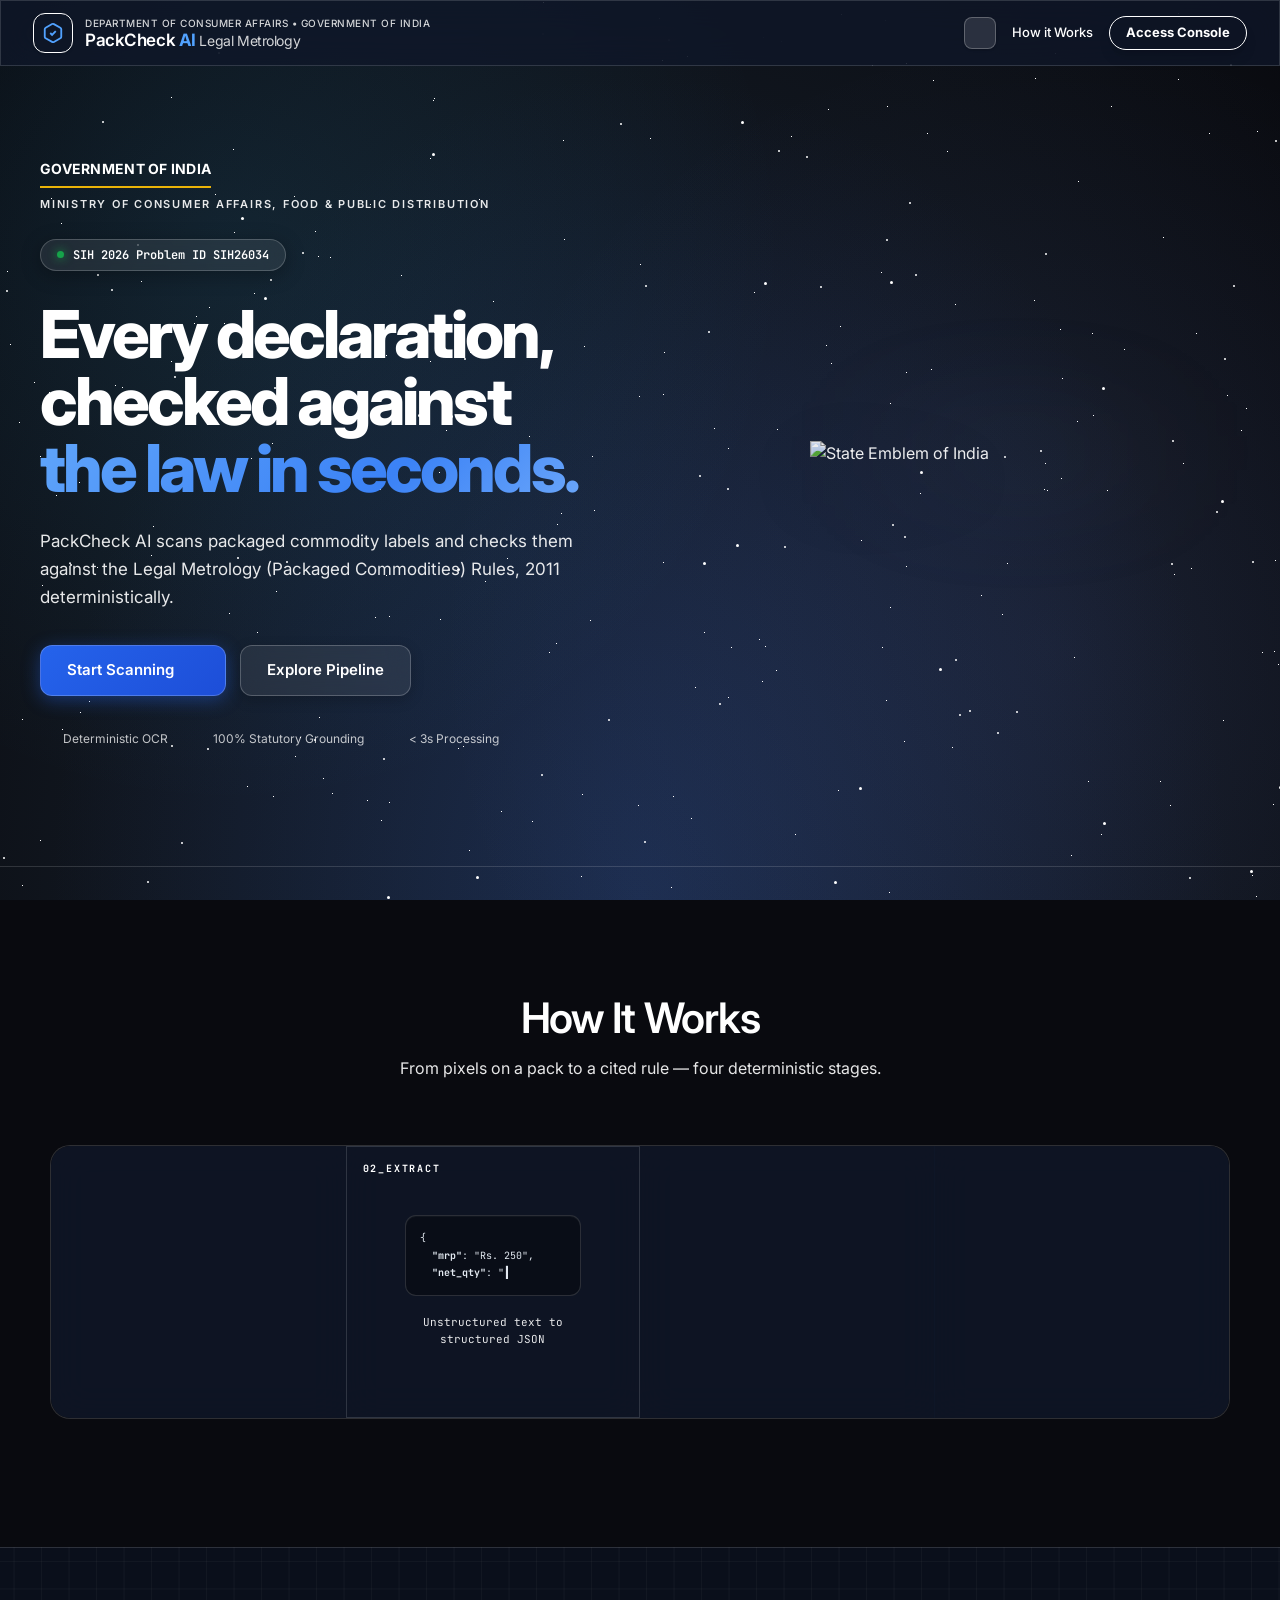
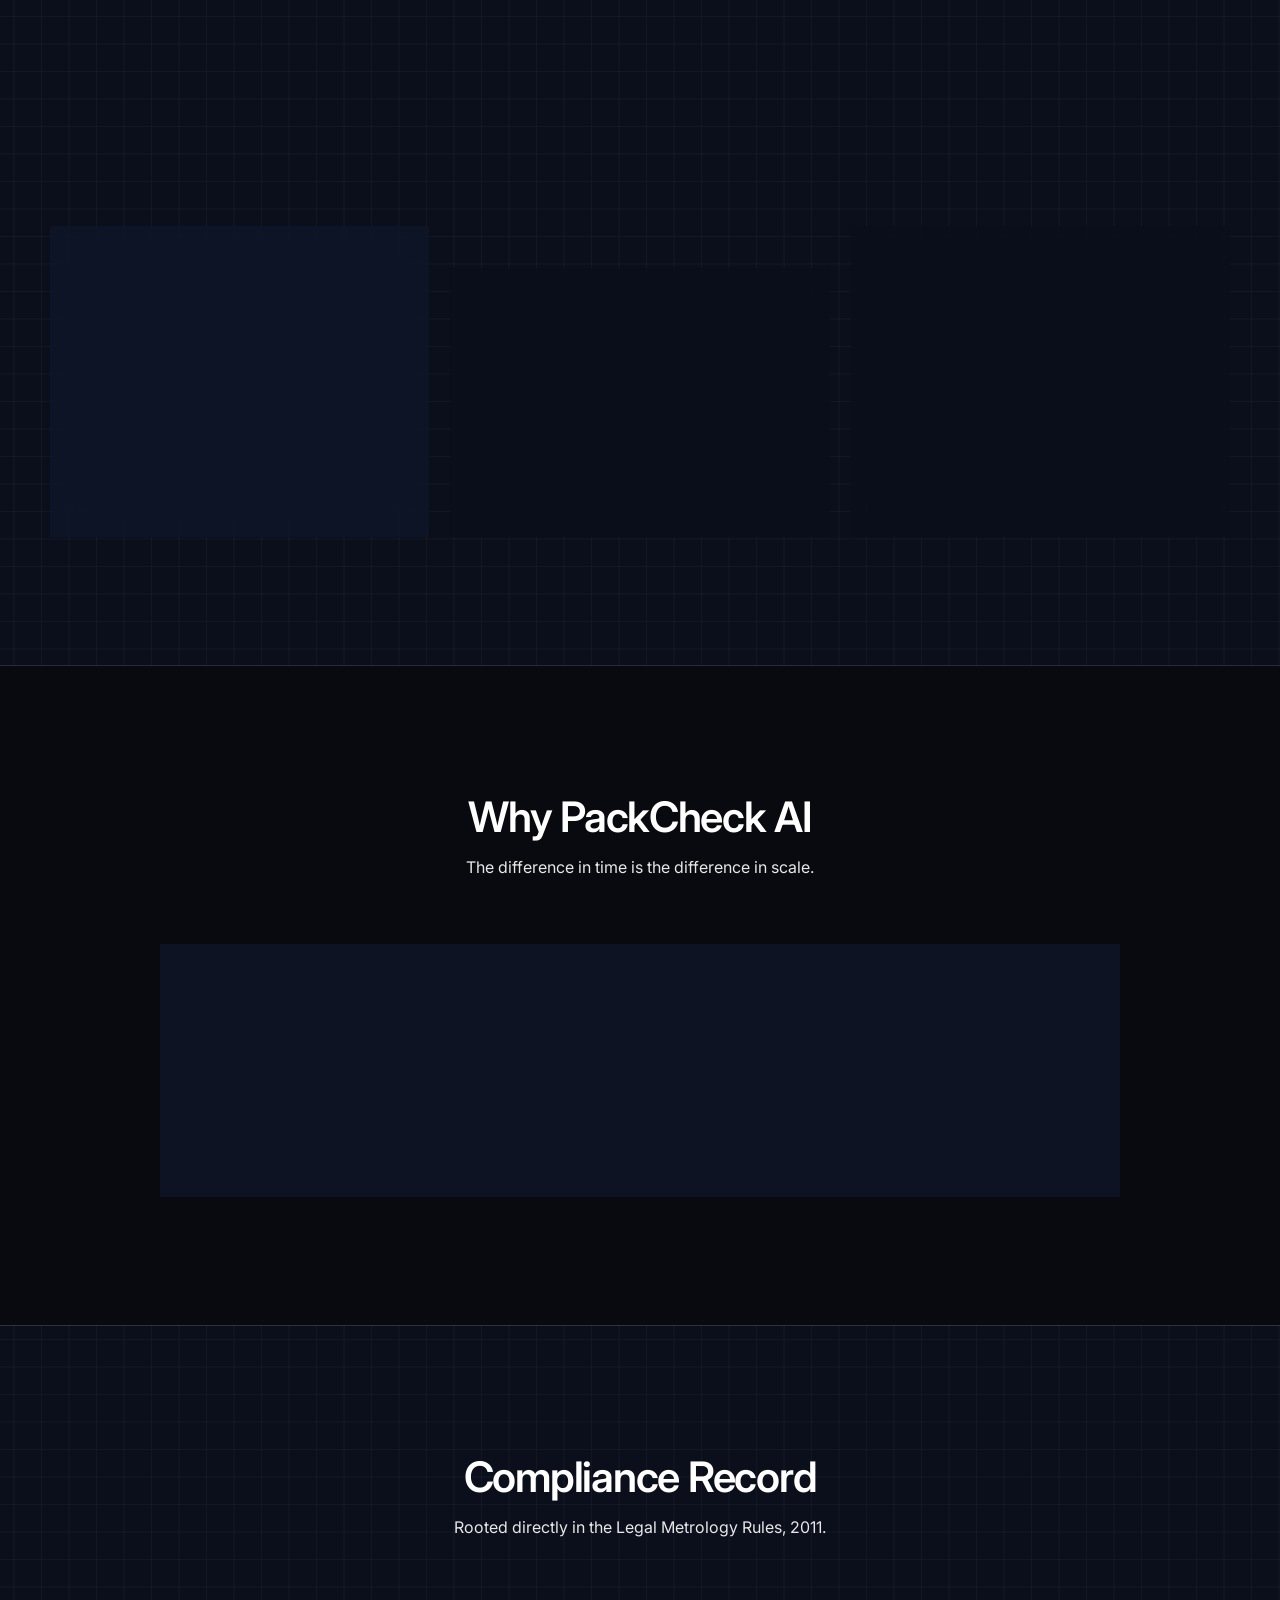
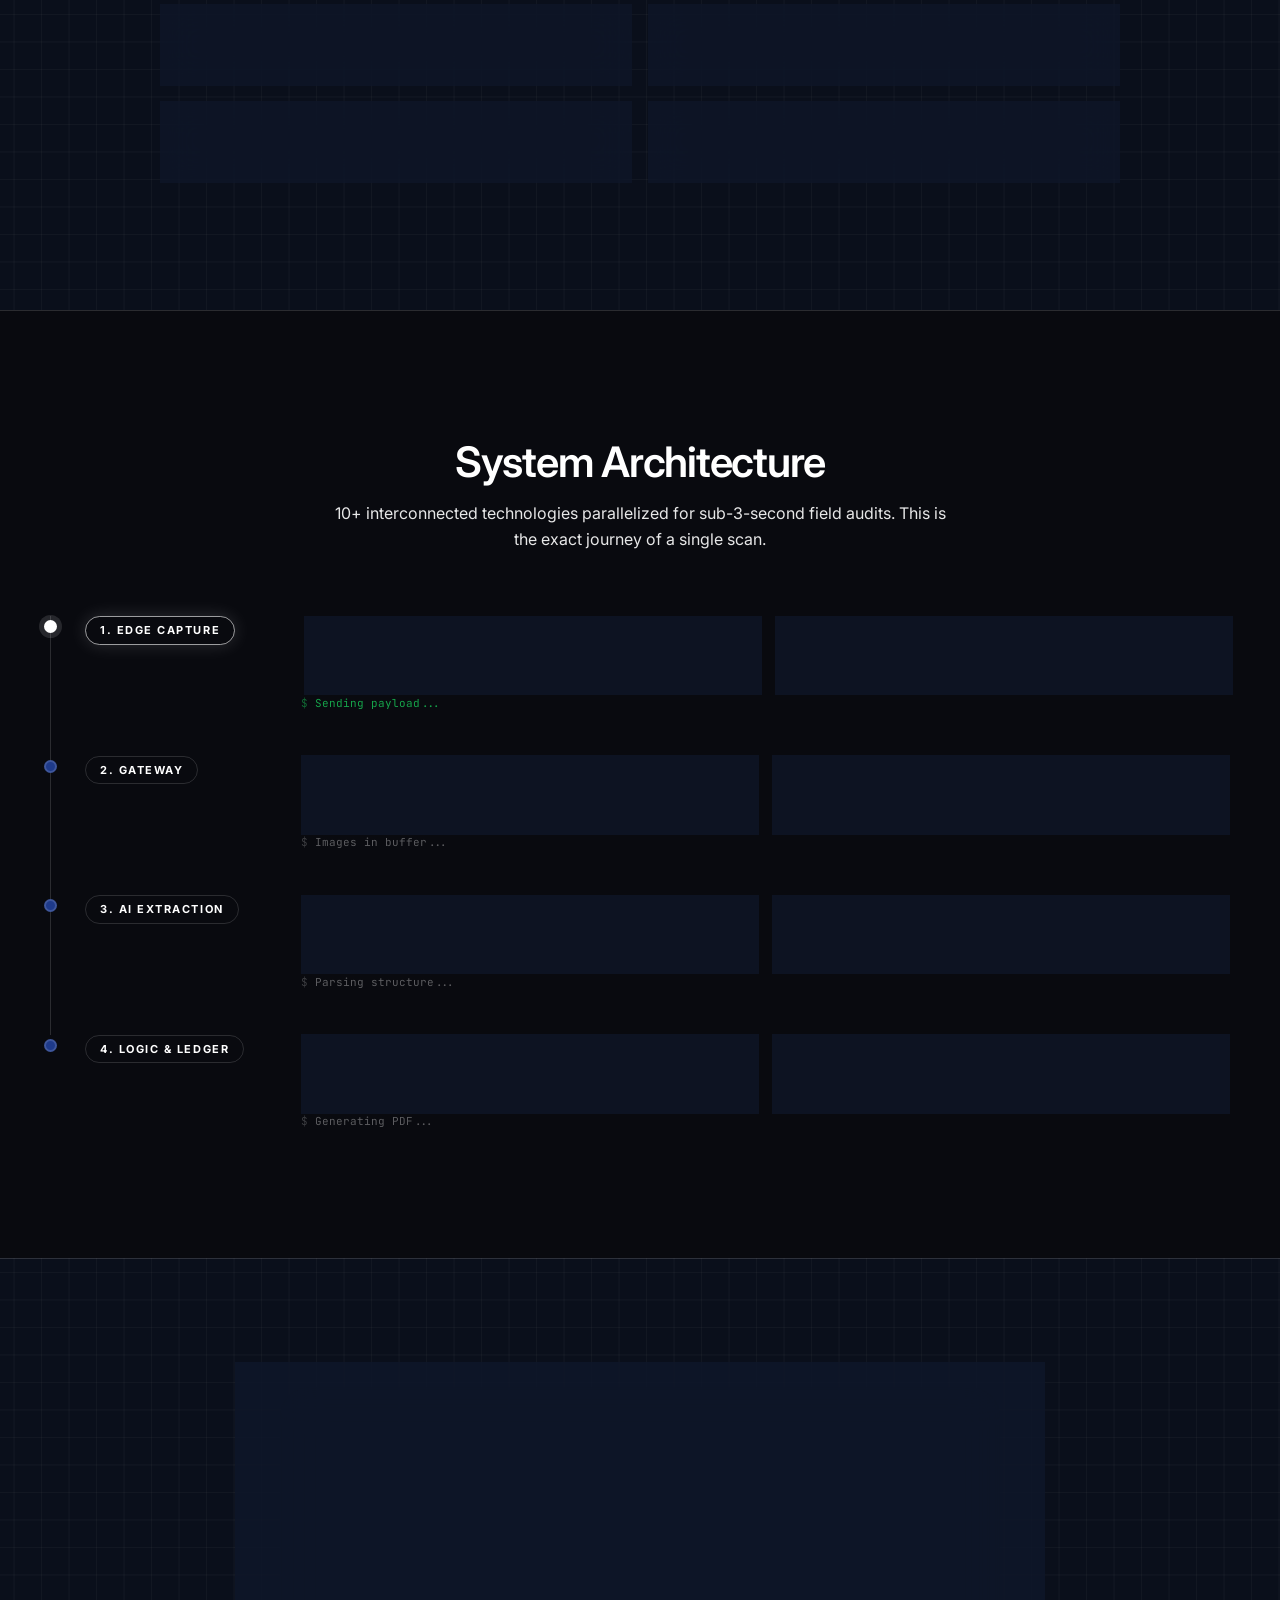
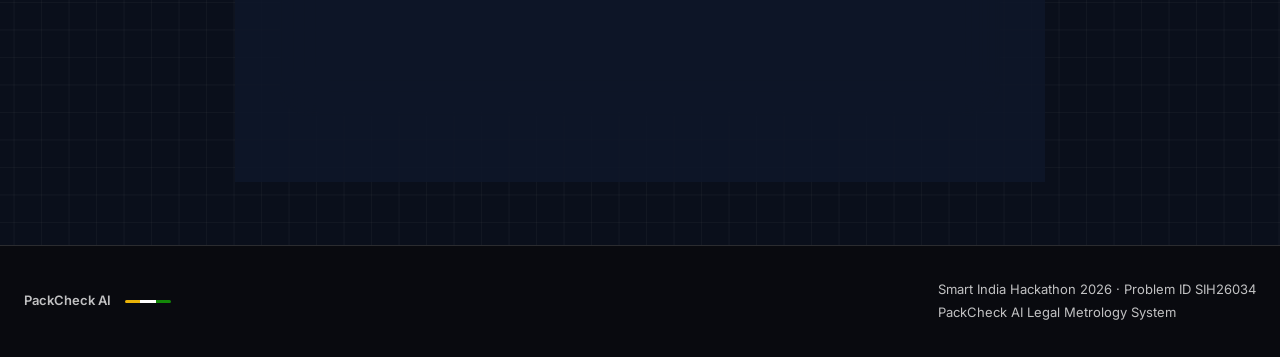
==== commit 214c67f0: "feat: add GitHub Pages deployment workflow, offline OCR engine, and image quality gate" ====
--- a/index.html
+++ b/index.html
@@ -27,6 +27,9 @@
 
   <!-- Canvas-Confetti for successful audits -->
   <script src="https://cdn.jsdelivr.net/npm/canvas-confetti@1.6.0/dist/confetti.browser.min.js"></script>
+
+  <!-- Tesseract.js for on-device OCR fallback (works fully offline in the browser) -->
+  <script src="https://cdn.jsdelivr.net/npm/tesseract.js@5/dist/tesseract.min.js"></script>
 
   <!-- Original Bundled Stylesheets -->
   <link rel="stylesheet" href="assets/styles2.css" />
--- a/assets/report.css
+++ b/assets/report.css
@@ -522,6 +522,14 @@
   color: var(--rc-pass);
 }
 
+.rc-alert--warn {
+  border: 1px solid color-mix(in srgb, var(--rc-warn) 45%, transparent);
+  background: var(--rc-warn-soft);
+  color: var(--rc-warn);
+}
+
+.rc-alert--warn strong { color: var(--rc-warn); }
+
 .rc-violation {
   position: relative;
   padding: 14px 16px 12px 19px;
